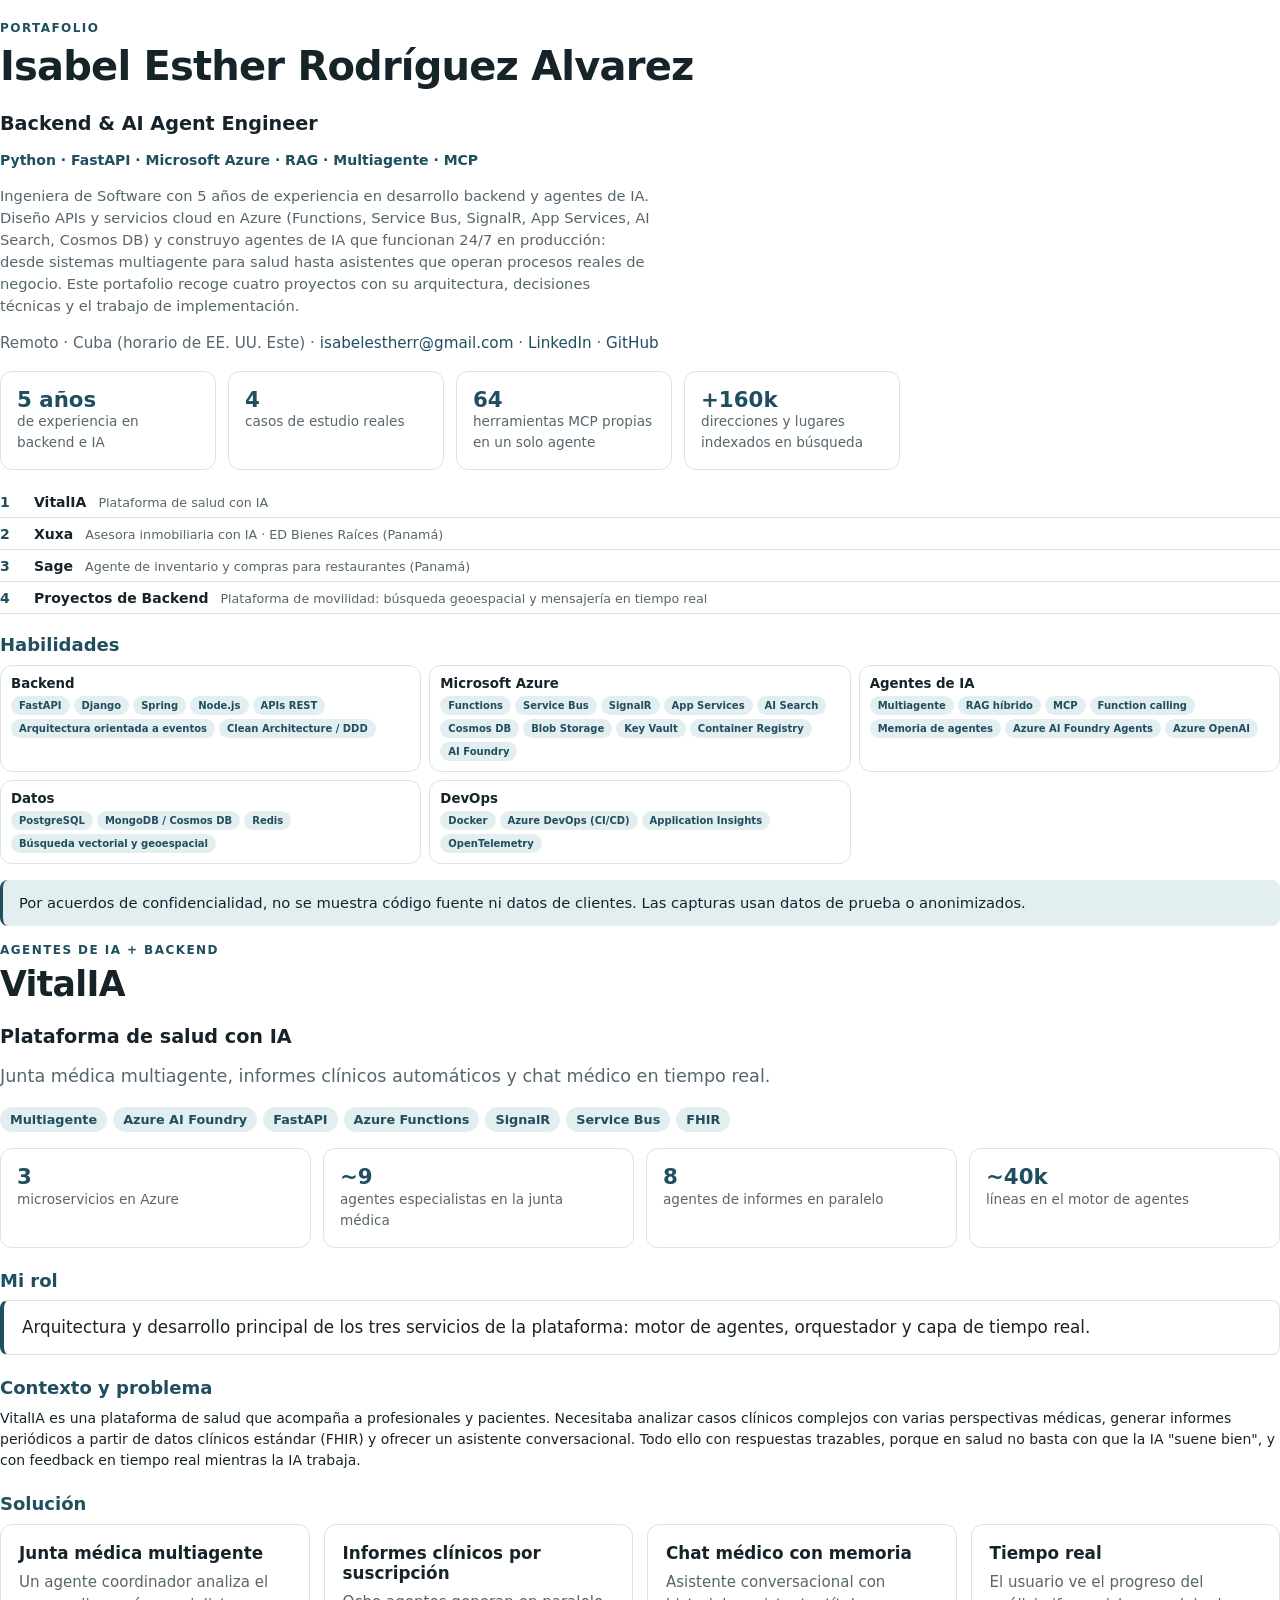
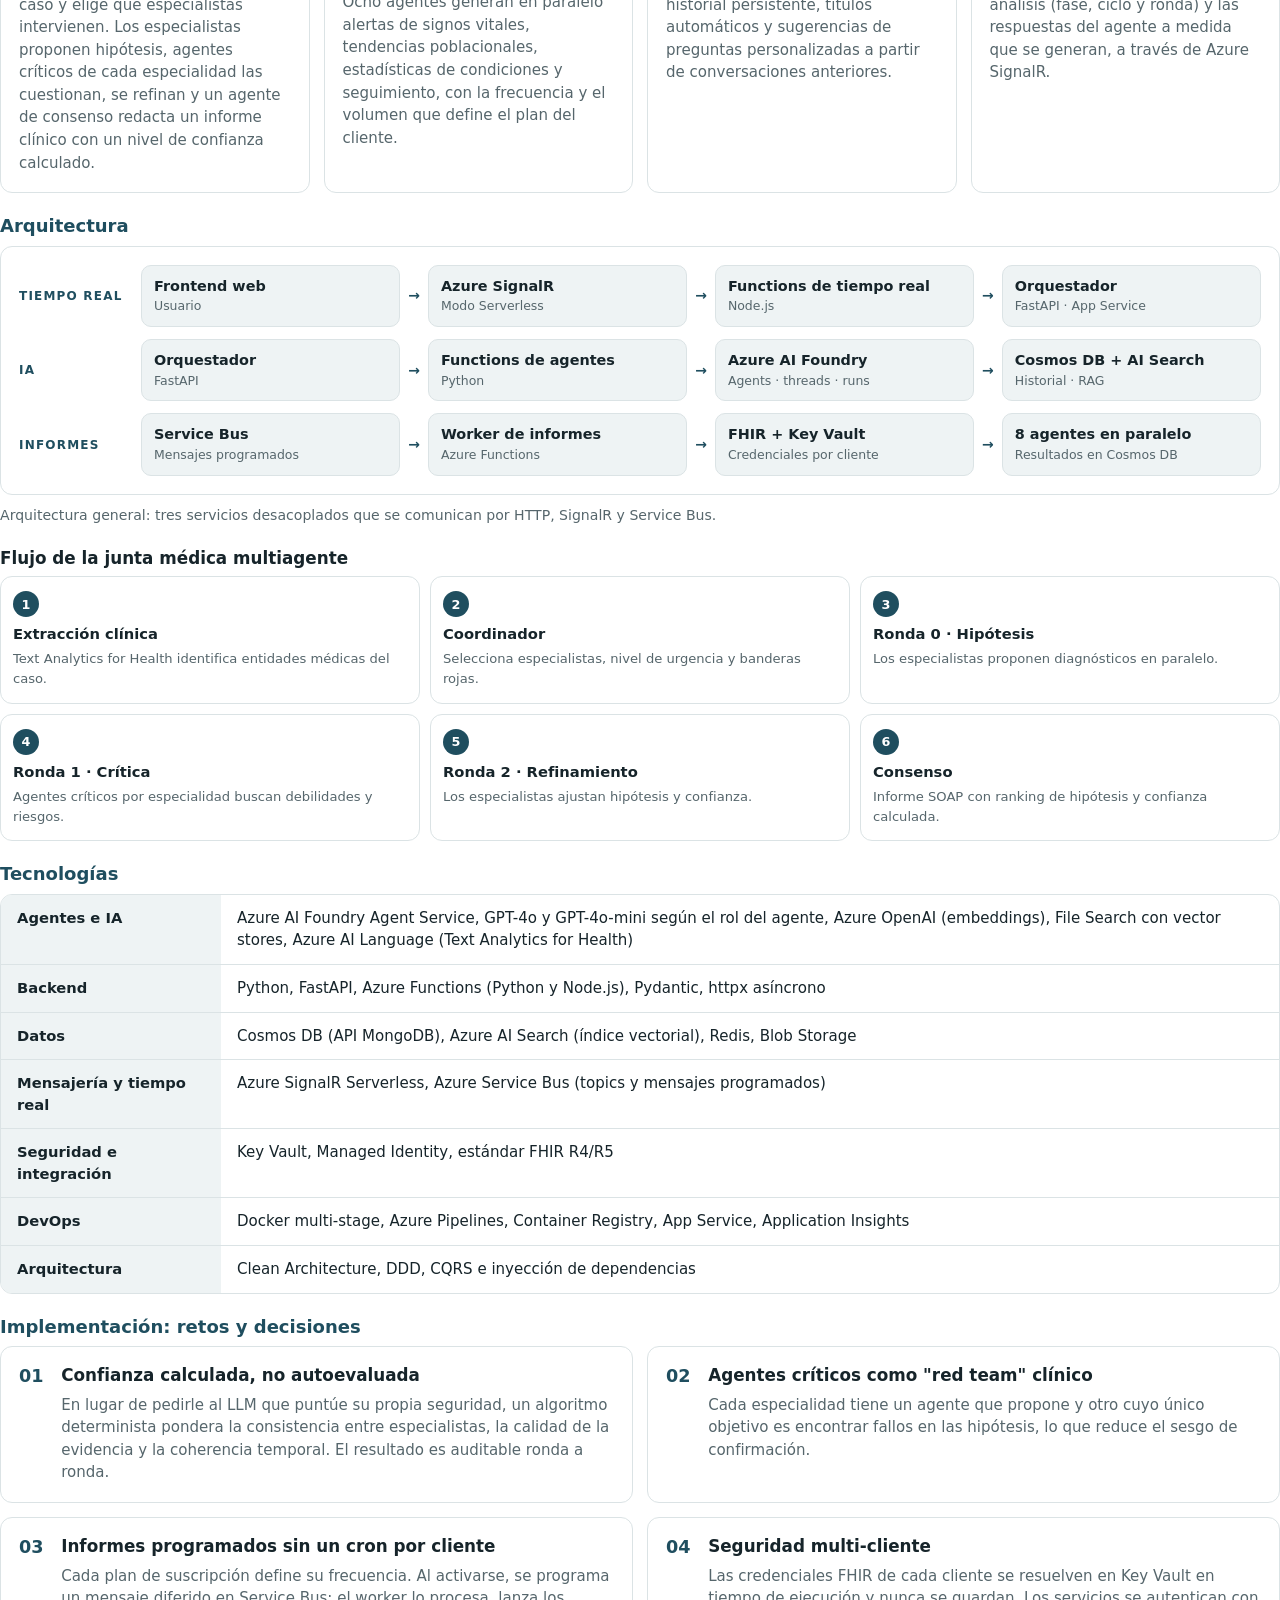
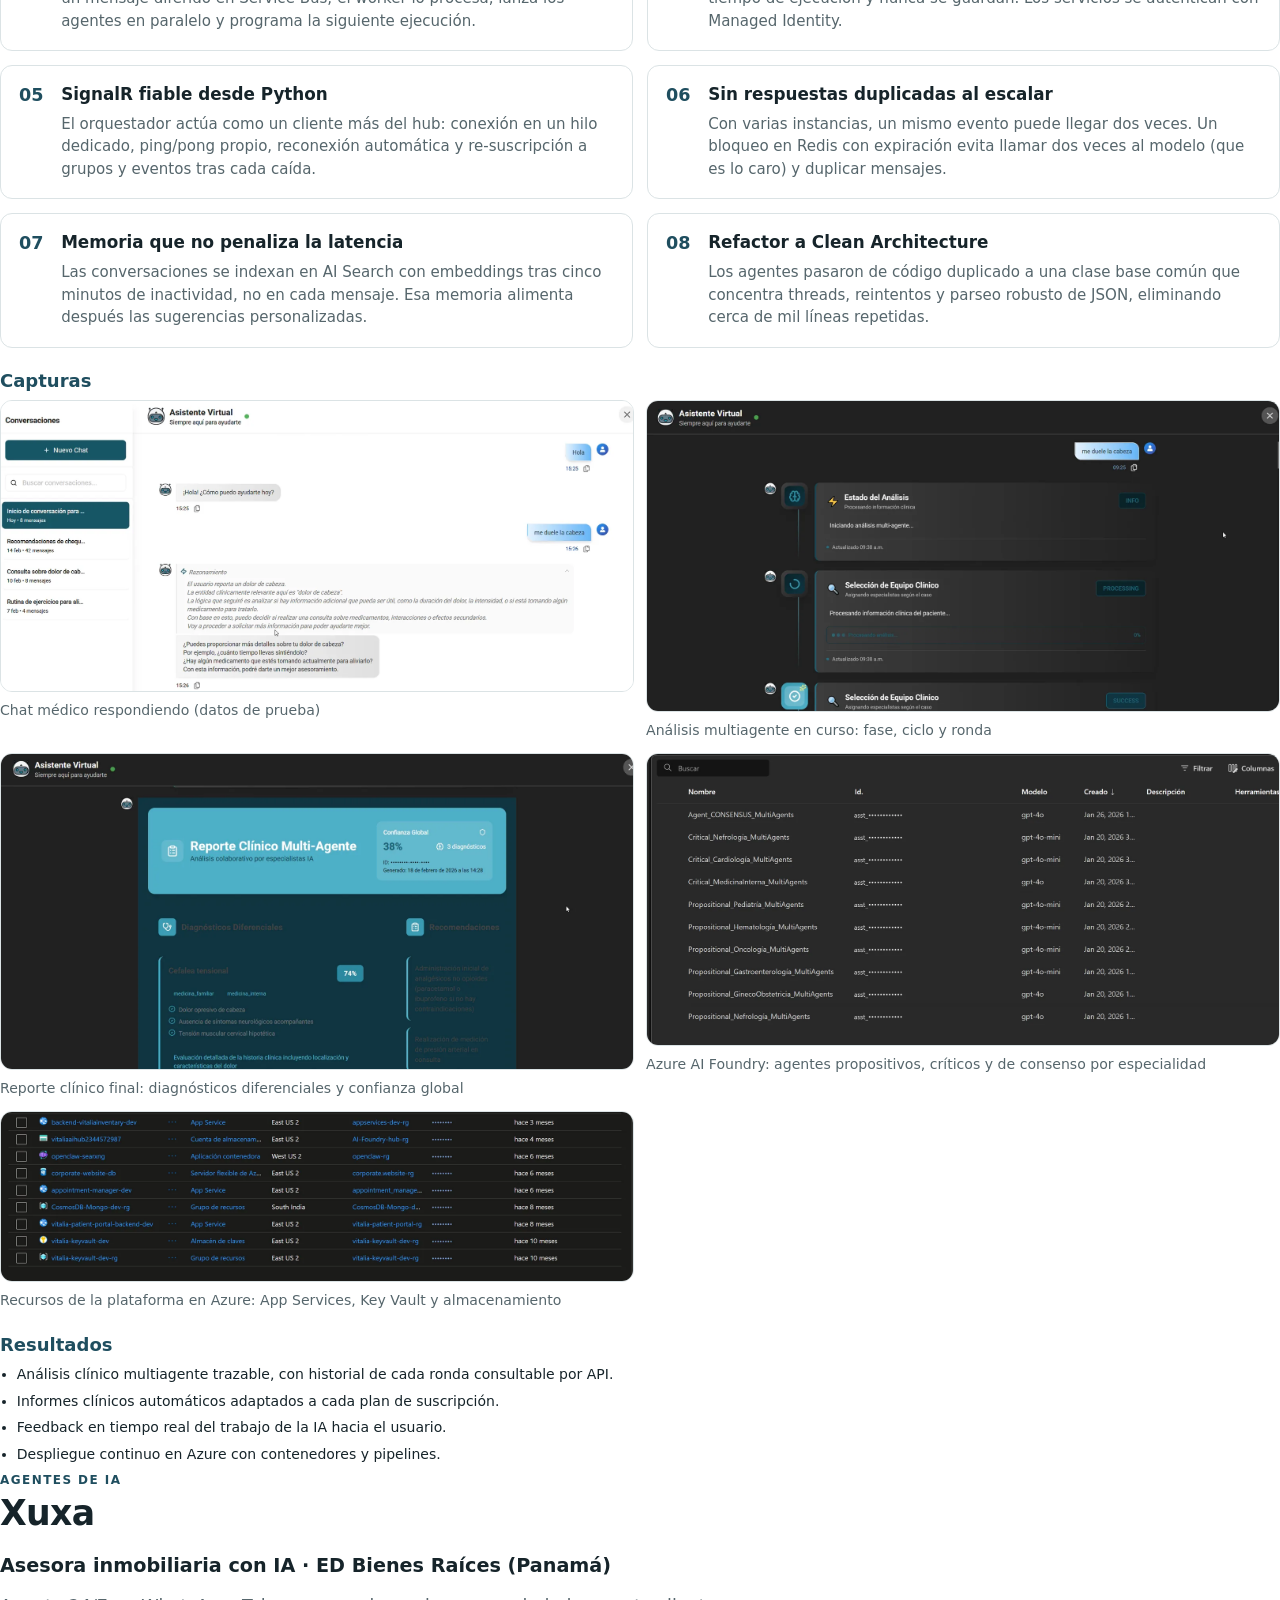
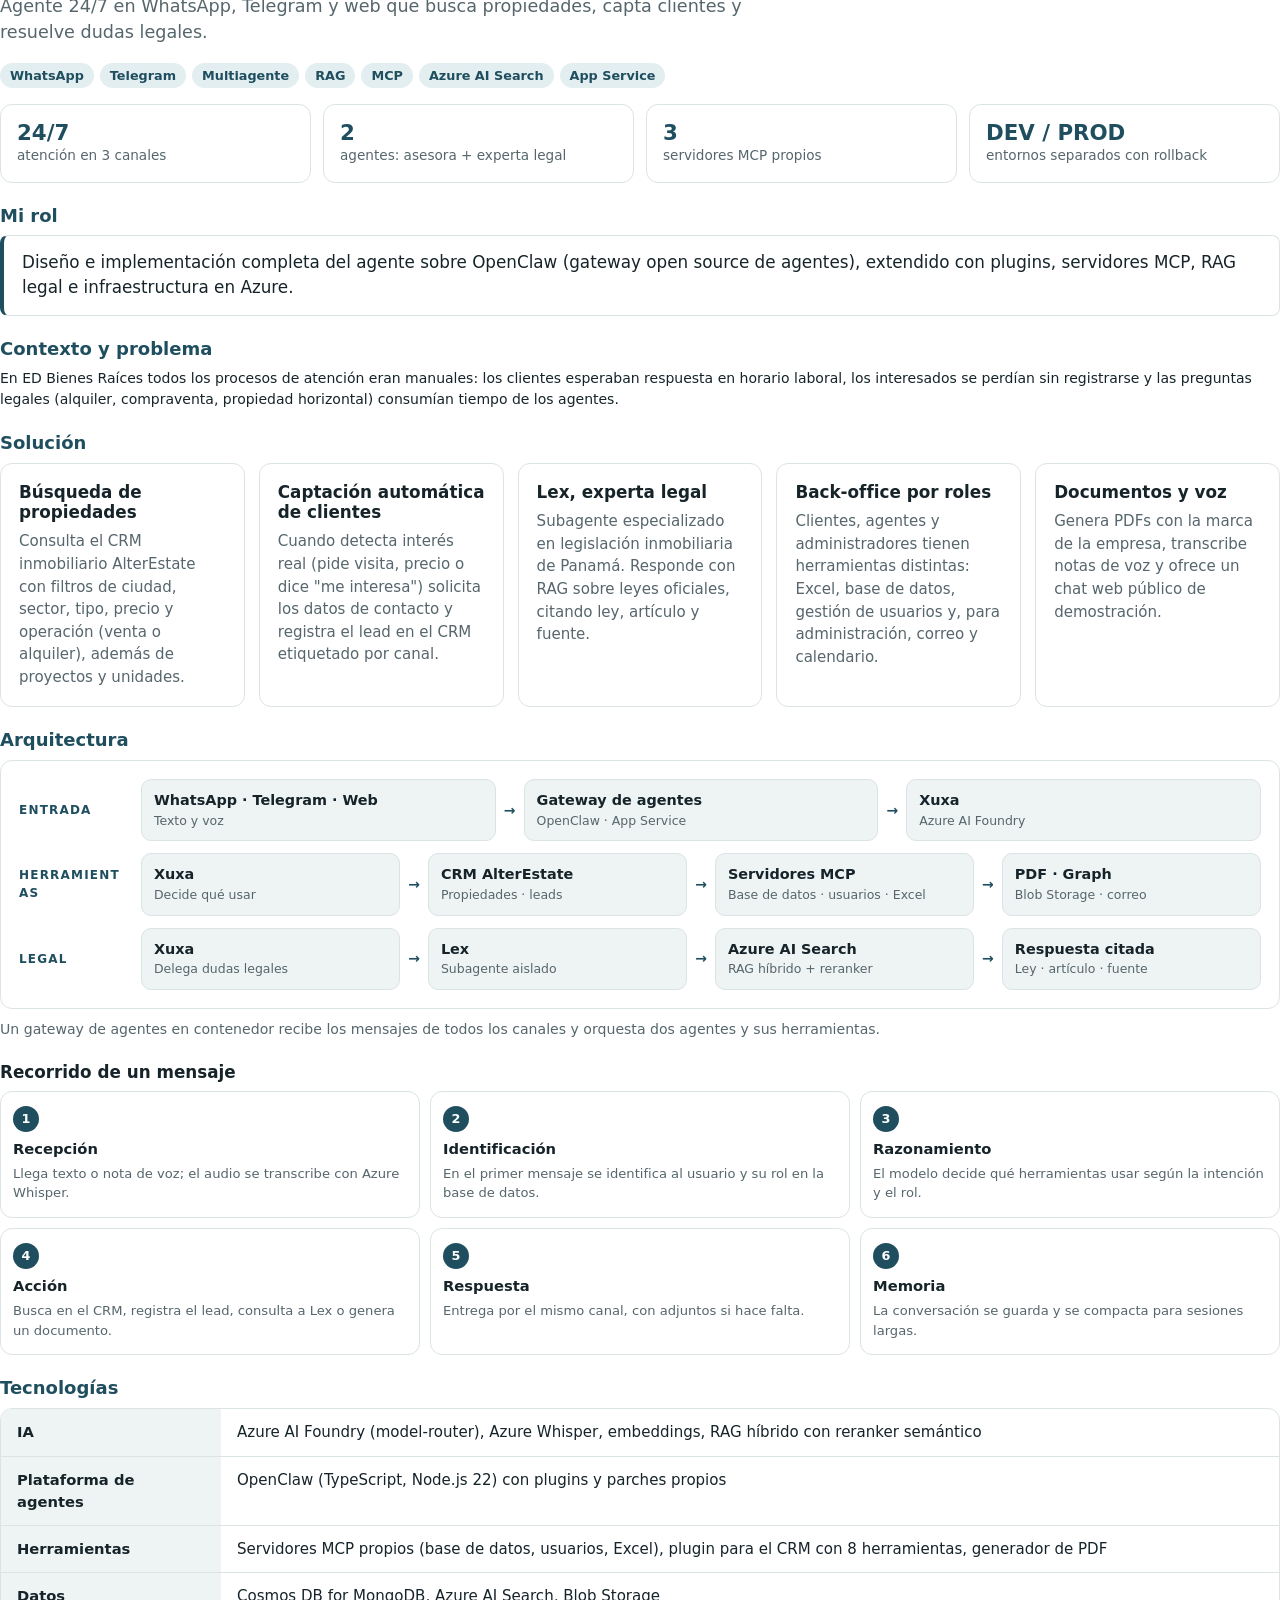
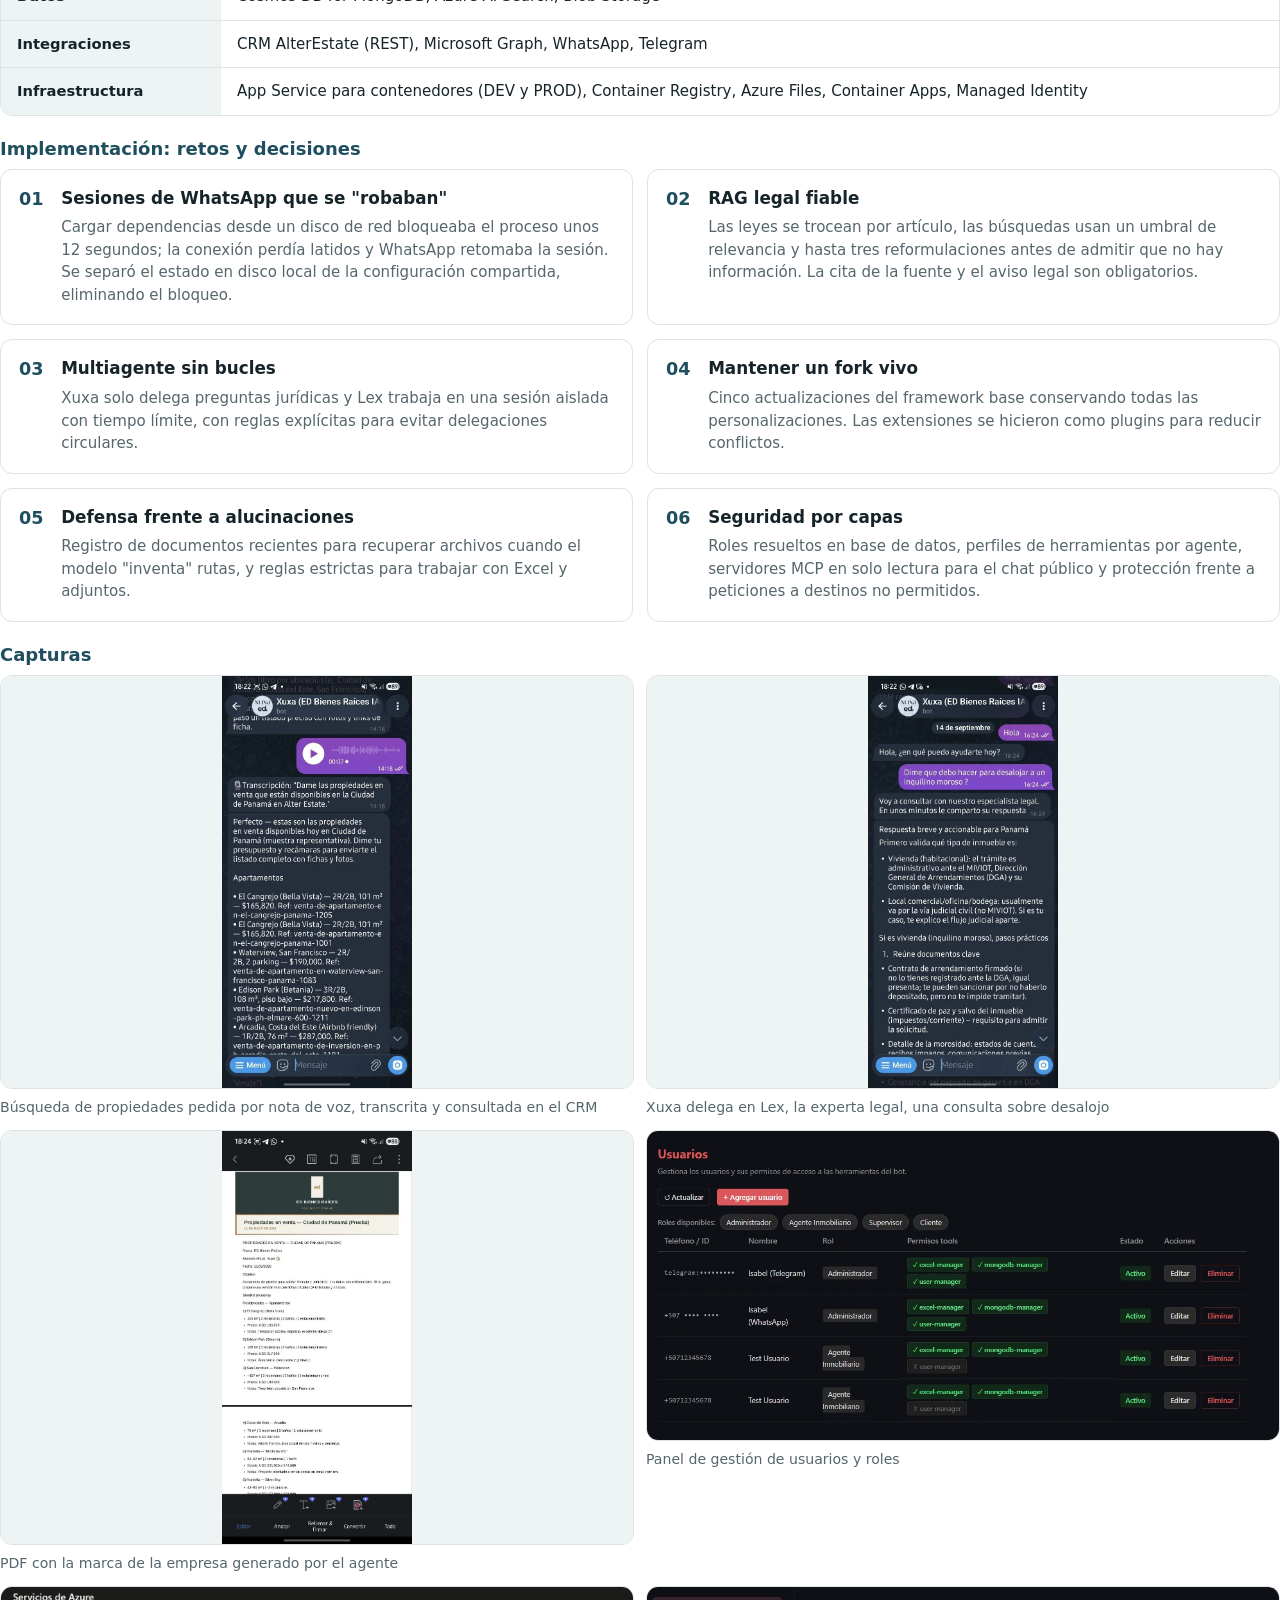
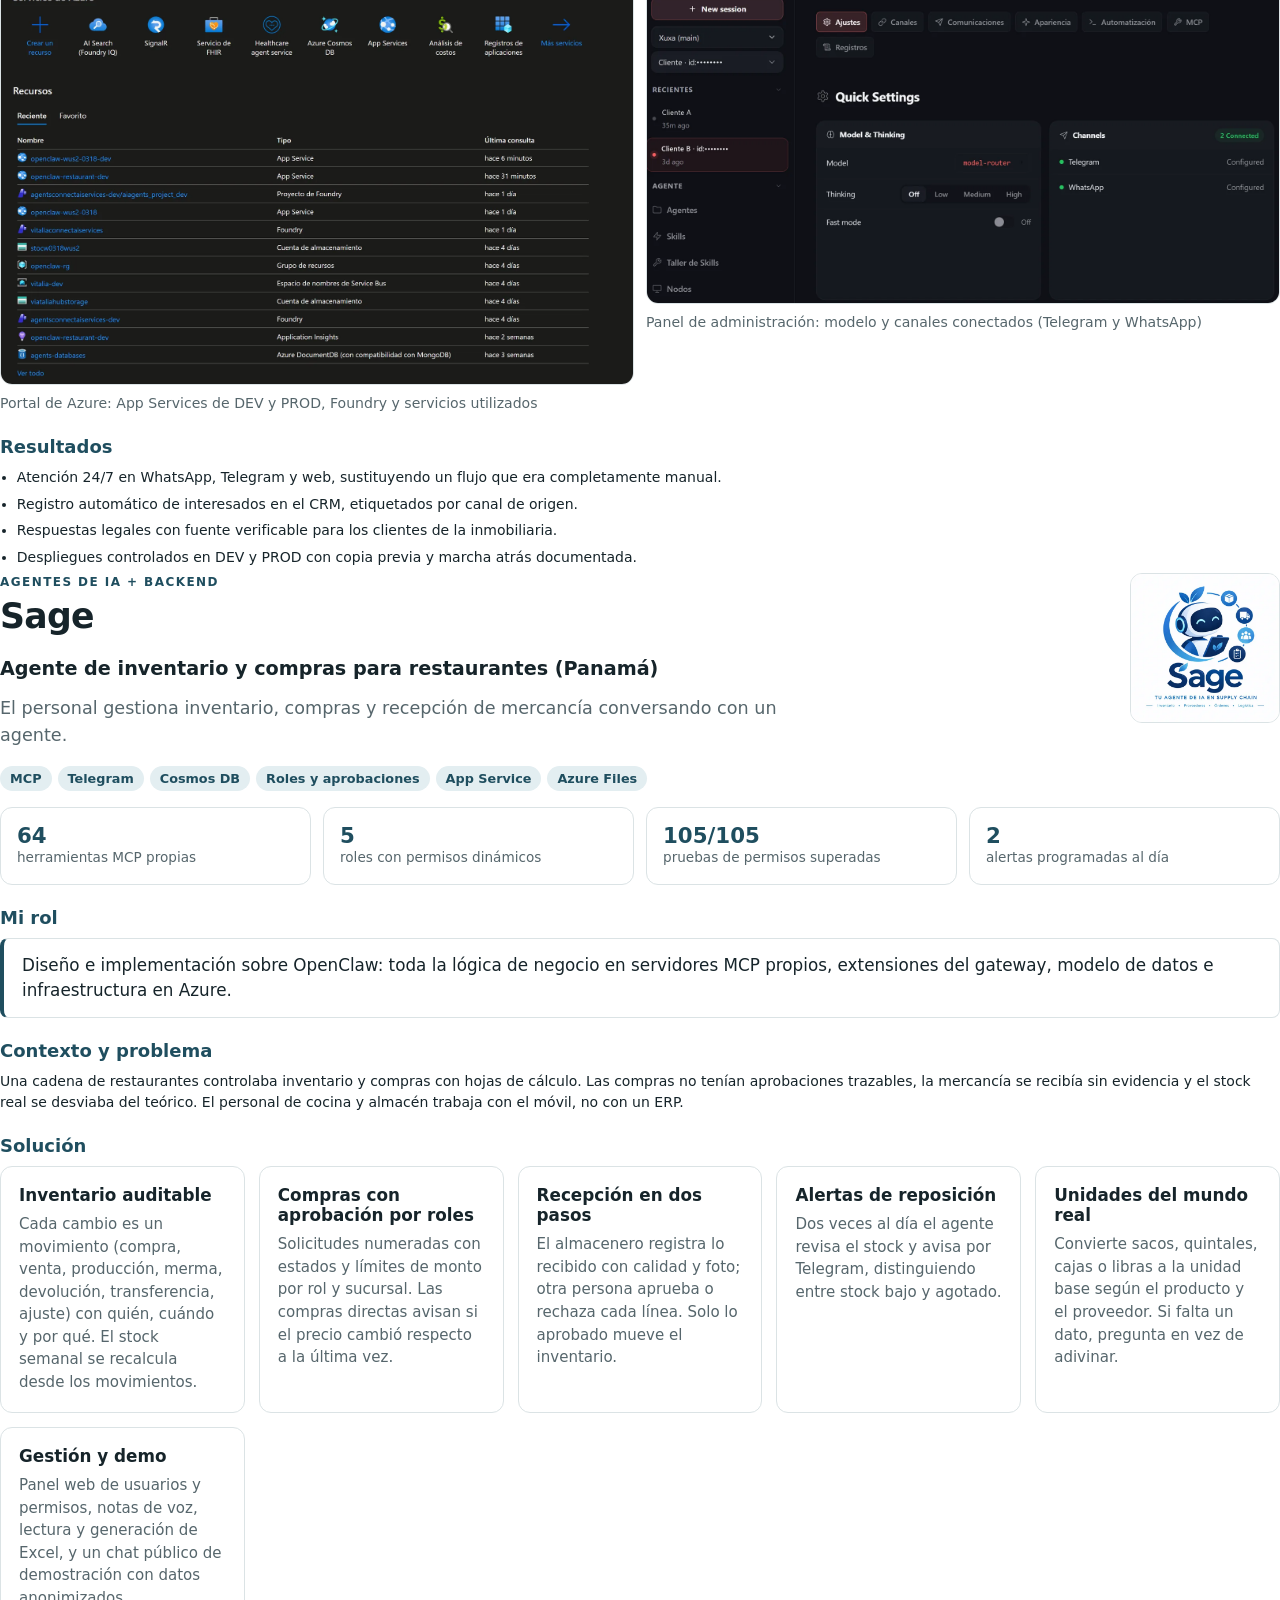
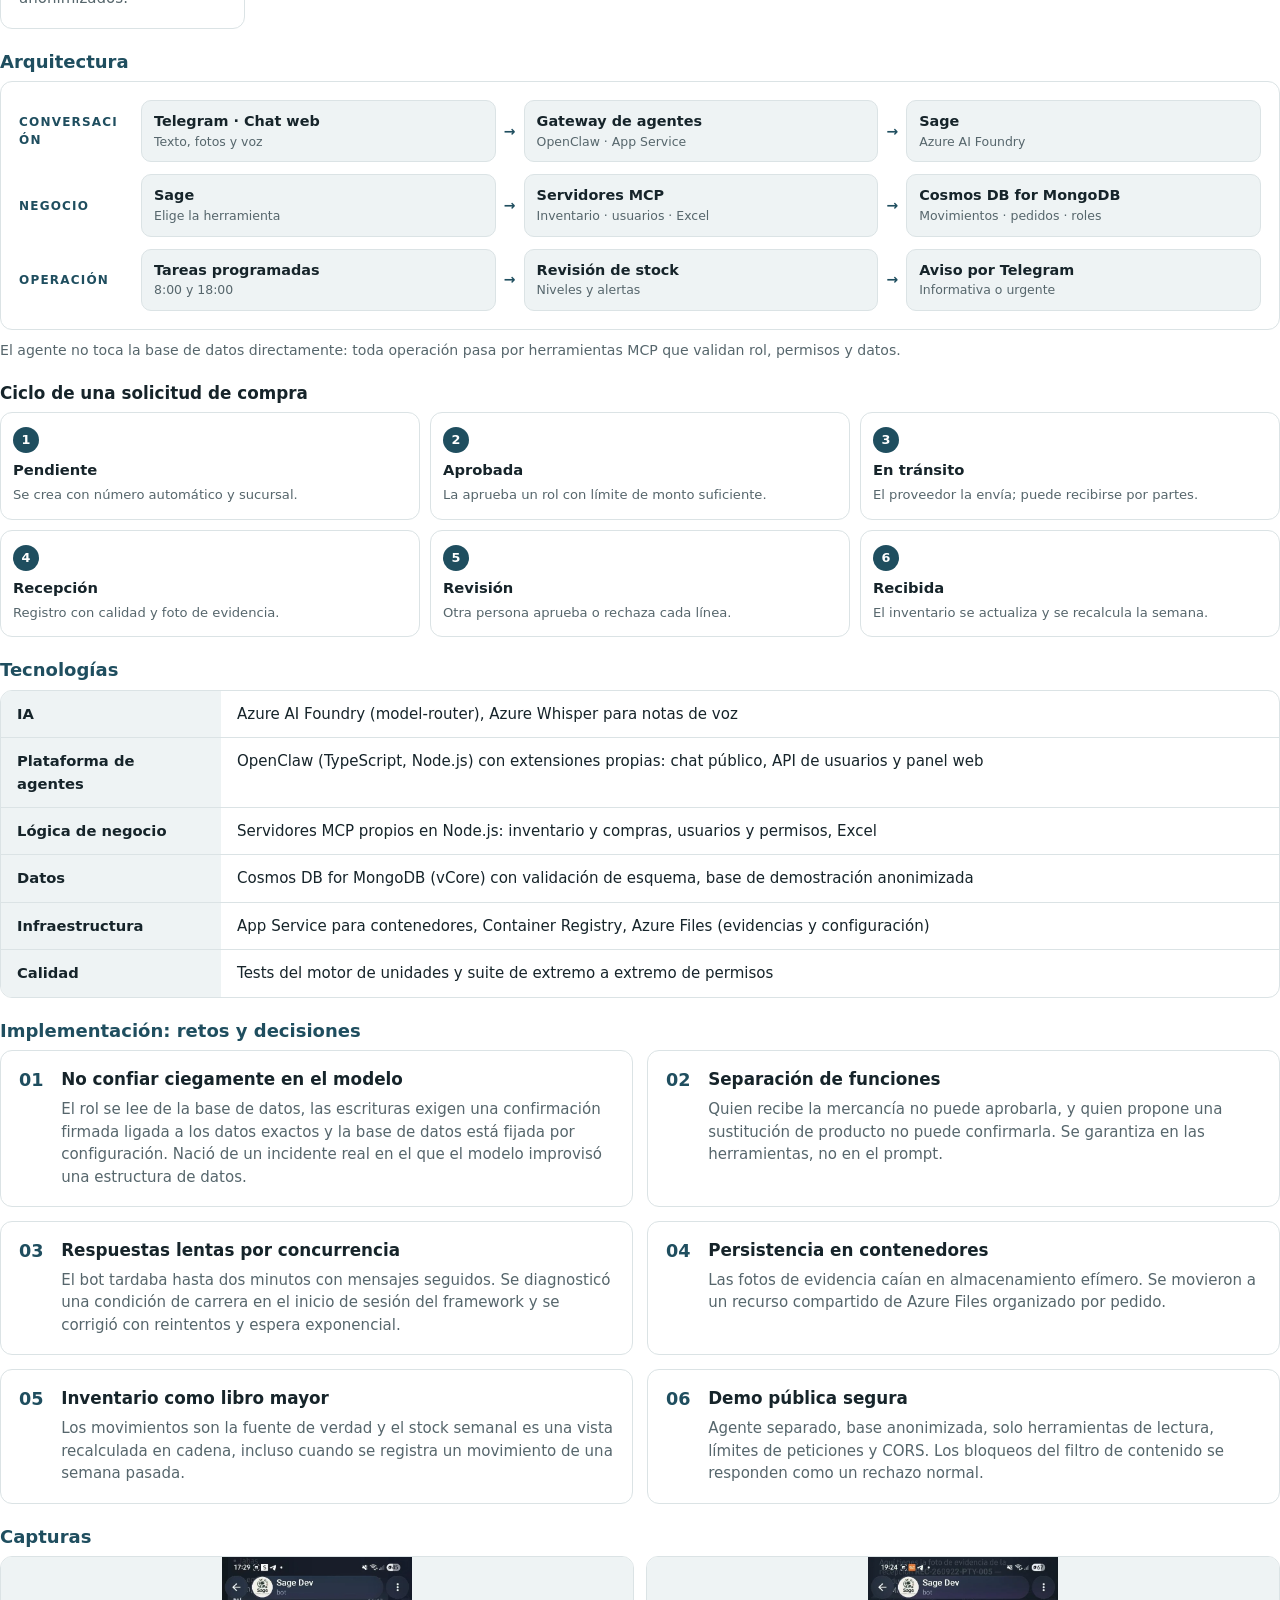
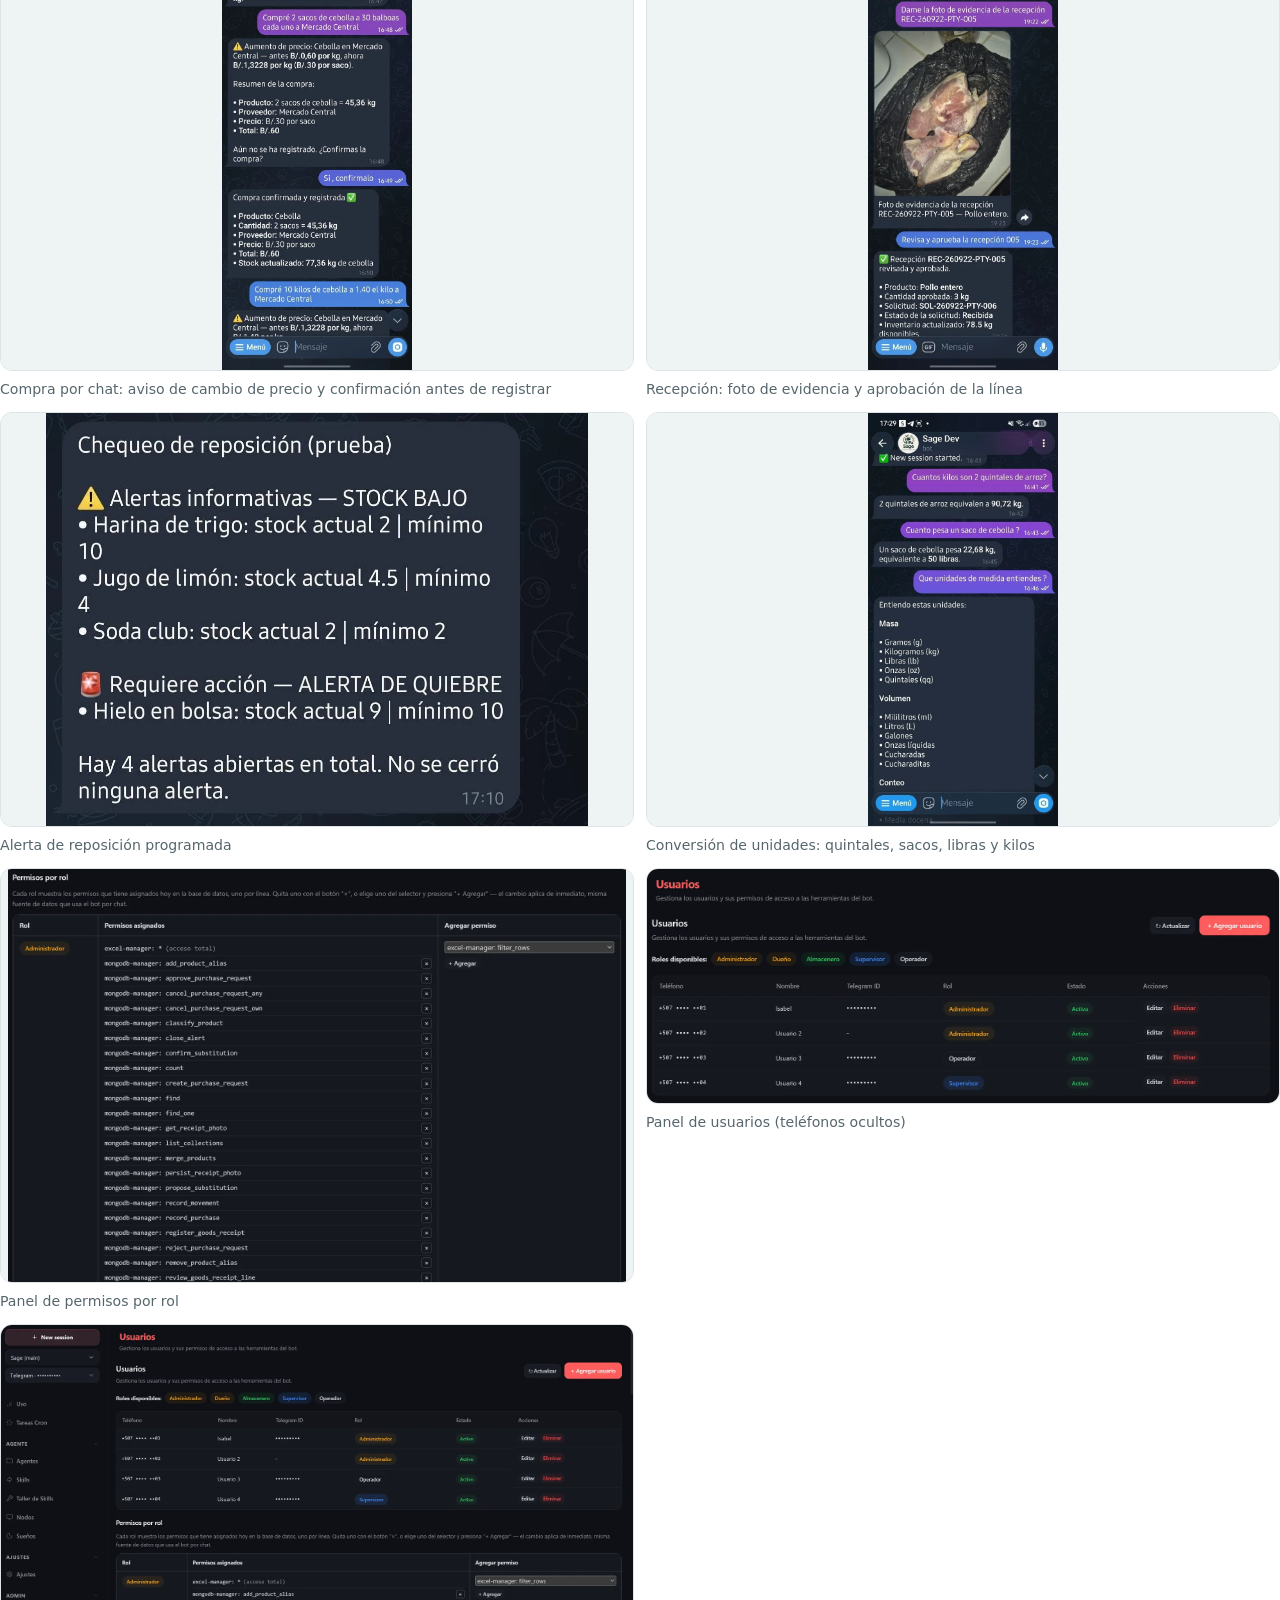
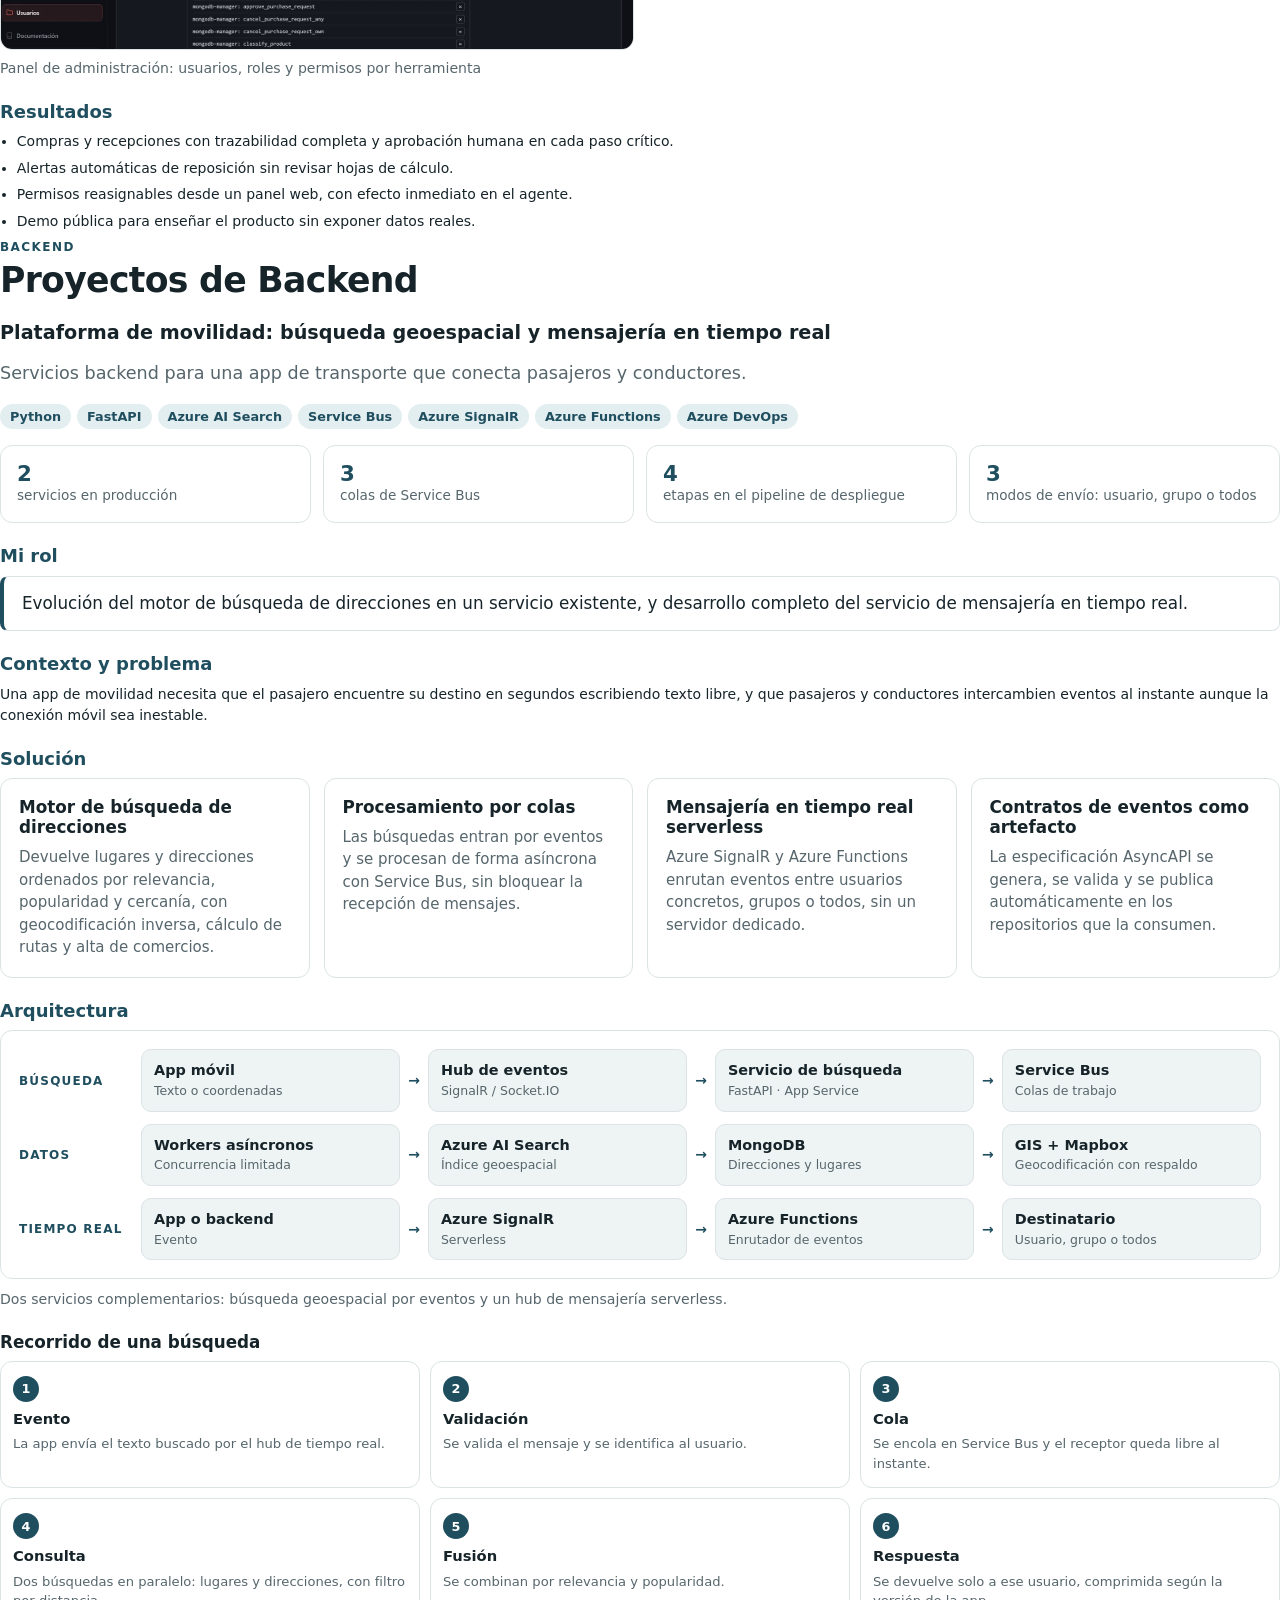
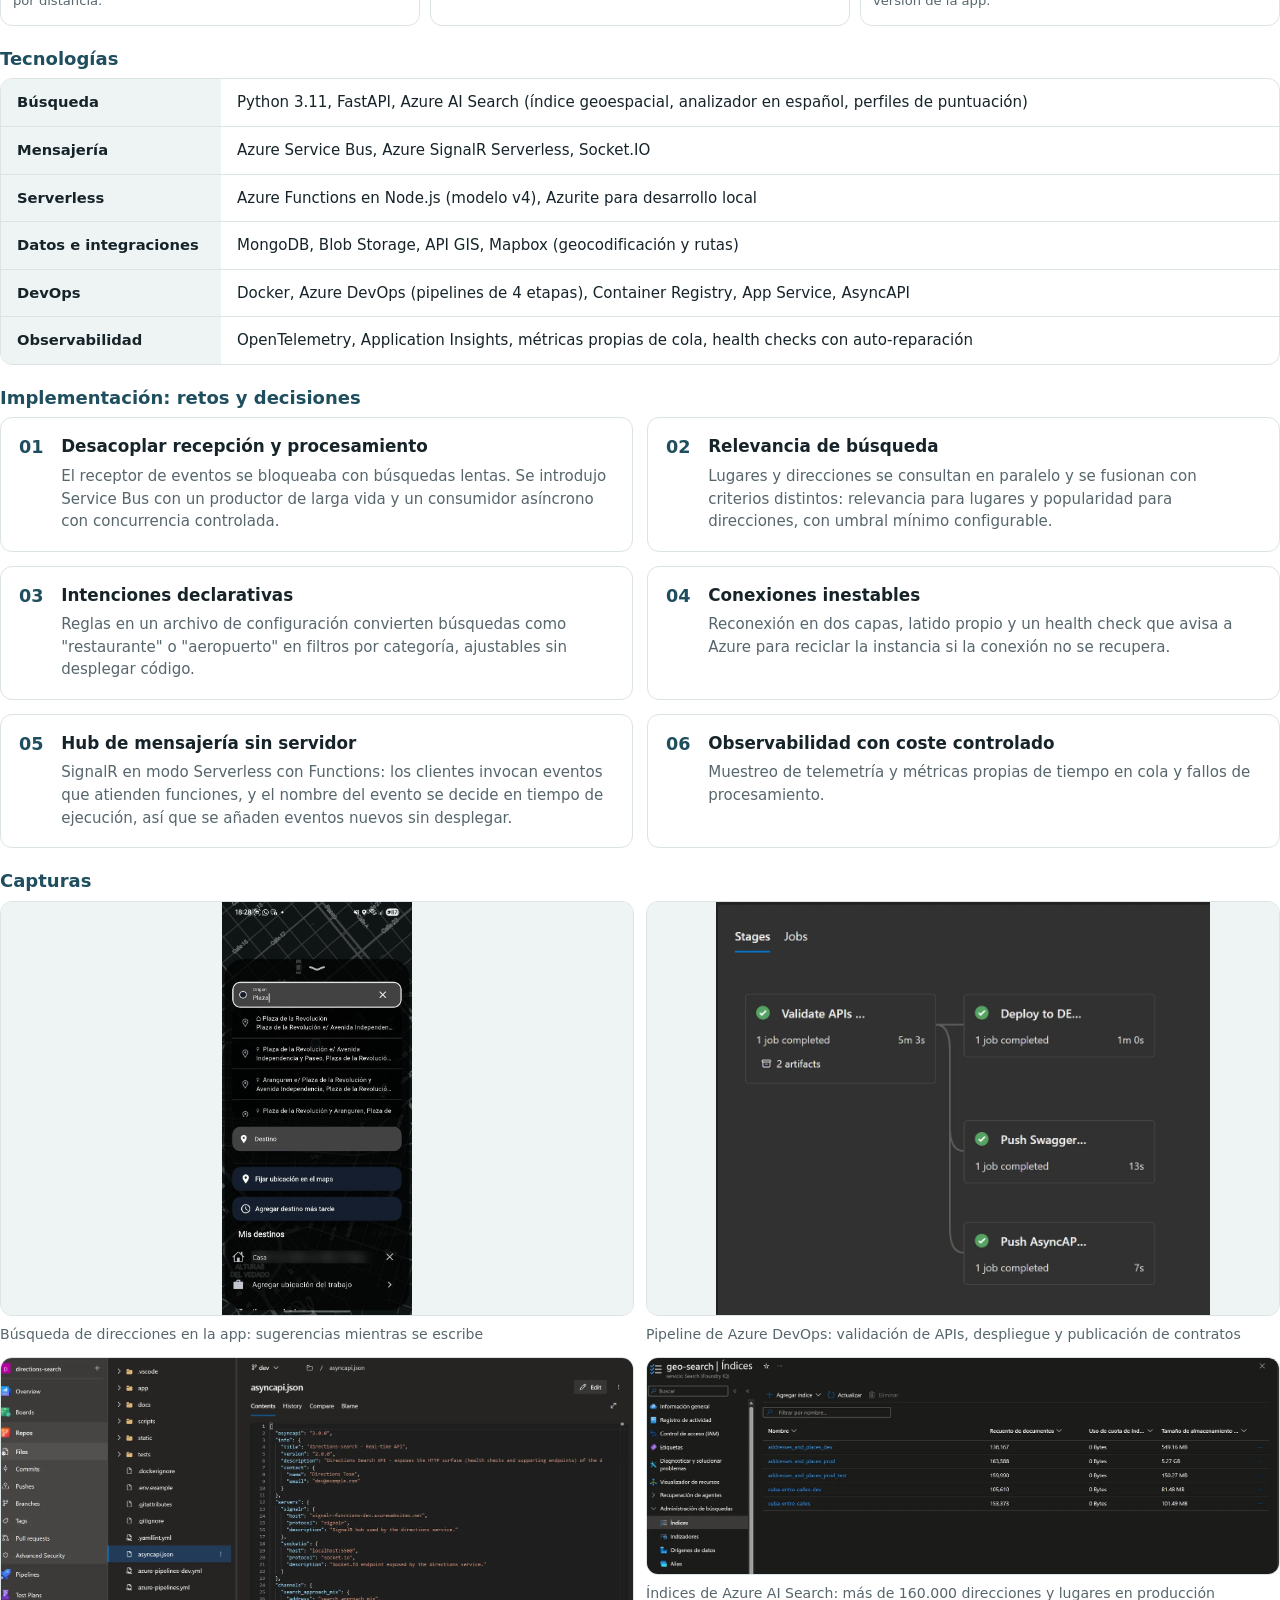
==== print.html @ 1a32b3fb "Publicar portafolio" ====
<!doctype html>
<html lang="es" data-theme="light">
<head>
  <meta charset="utf-8">
  <meta name="viewport" content="width=device-width, initial-scale=1">
  <title>Portafolio · Isabel Rodríguez</title>
  <link rel="stylesheet" href="styles.css">
  <style>
    @page { size: Letter; margin: 0.55in 0.6in; }
    body { background: #fff; font-size: 10.5pt; line-height: 1.5; -webkit-print-color-adjust: exact; print-color-adjust: exact; }
    main { padding: 0; }
    .page { break-before: page; }
    .cover { padding-top: 0.2in; }
    .cover h1 { font-size: 30pt; }
    .cover .skills { grid-template-columns: repeat(3, 1fr); gap: 8px; }
    .cover .skill-group { padding: 10px; }
    .cover .skill-group h3 { font-size: 10pt; margin-bottom: .2em; }
    .cover .chip { font-size: 7.5pt; padding: 2px 8px; }
    .cover .chips { gap: 4px; margin-top: .3em; }
    .cover .toc { margin-top: 18px; gap: 2px; }
    .cover .toc div { padding: 4px 0; }
    .cover .lead { font-size: 11pt; }
    .toc { margin-top: 28px; display: grid; gap: 8px; }
    .toc div { display: flex; gap: 12px; align-items: baseline; border-bottom: 1px solid var(--line); padding: 6px 0; }
    .toc b { color: var(--accent); min-width: 22px; }
    .toc span { color: var(--muted); font-size: 9.5pt; }
    h1 { font-size: 26pt; }
    h2 { font-size: 13.5pt; }
    section.block { margin-top: 22px; }
    .metrics { margin-top: 16px; }
    .metric strong { font-size: 16pt; }
    .flow { grid-template-columns: repeat(3, 1fr); }
    .keep, .card, .challenge, .metric, .flow li, .shot, .tech > div, .lane, .skill-group { break-inside: avoid; }
    h2, h3 { break-after: avoid; }
    .shots { grid-template-columns: repeat(2, 1fr); gap: 12px; }
    .shot-frame.empty { aspect-ratio: 16 / 9.5; }
    .shot-frame img { max-height: 4.3in; }
    .project-card, .card, .metric, .challenge, .diagram, .tech, .skill-group, .flow li { box-shadow: none; }
    a { text-decoration: none; }
  </style>
</head>
<body>
  <main class="wrap" id="doc" style="max-width:none;padding:0"></main>
  <script src="content.js"></script>
  <script src="render.js"></script>
  <script>
    const { profile, cases } = window.PORTFOLIO;
    const R = window.Render;
    document.getElementById('doc').innerHTML = `
      <section class="cover">
        ${R.profileBlock(profile)}
        <div class="toc">
          ${cases.map((c, i) => `<div><b>${i + 1}</b><strong>${R.esc(c.name)}</strong><span>${R.esc(c.title)}</span></div>`).join('')}
        </div>
        <h2 style="margin-top:20px">Habilidades</h2>
        ${R.skills(profile)}
        <p class="note" style="margin-top:16px">${R.esc(profile.note)}</p>
      </section>
      ${cases.map((c) => `<article class="page">${R.caseBody(c)}</article>`).join('')}`;
  </script>
</body>
</html>
---- styles.css ----
:root {
  --bg: #f7f8f8;
  --surface: #ffffff;
  --surface-2: #eef3f4;
  --text: #16242a;
  --muted: #56666c;
  --line: #dbe3e5;
  --accent: #1f4e5f;
  --accent-2: #2f7489;
  --accent-soft: #e3eef1;
  --shadow: 0 1px 2px rgba(16, 36, 42, .06), 0 4px 16px rgba(16, 36, 42, .05);
  --radius: 12px;
  --maxw: 1080px;
  --font: "Segoe UI", "Inter", system-ui, -apple-system, Roboto, "Helvetica Neue", Arial, sans-serif;
  color-scheme: light;
}
@media (prefers-color-scheme: dark) {
  :root:not([data-theme="light"]) {
    --bg: #0f1719; --surface: #152124; --surface-2: #1b2b2f; --text: #e6eef0; --muted: #9db0b5;
    --line: #26393e; --accent: #7cc3d6; --accent-2: #9fd6e4; --accent-soft: #1d3339;
    --shadow: 0 1px 2px rgba(0,0,0,.3), 0 4px 16px rgba(0,0,0,.25); color-scheme: dark;
  }
}
:root[data-theme="dark"] {
  --bg: #0f1719; --surface: #152124; --surface-2: #1b2b2f; --text: #e6eef0; --muted: #9db0b5;
  --line: #26393e; --accent: #7cc3d6; --accent-2: #9fd6e4; --accent-soft: #1d3339;
  --shadow: 0 1px 2px rgba(0,0,0,.3), 0 4px 16px rgba(0,0,0,.25); color-scheme: dark;
}

* { box-sizing: border-box; }
html { scroll-behavior: smooth; }
body { margin: 0; background: var(--bg); color: var(--text); font-family: var(--font); font-size: 16px; line-height: 1.6; }
a { color: var(--accent); }
h1, h2, h3 { line-height: 1.2; margin: 0 0 .5em; }
h1 { font-size: clamp(2rem, 5vw, 2.9rem); letter-spacing: -.02em; }
h2 { font-size: 1.35rem; color: var(--accent); }
h3 { font-size: 1.05rem; }
p { margin: 0 0 1em; }
code { font-family: Consolas, "Cascadia Mono", monospace; font-size: .8em; }

/* Layout */
.wrap { max-width: var(--maxw); margin: 0 auto; padding: 0 16px; }
.site-header { position: sticky; top: 0; z-index: 10; background: color-mix(in srgb, var(--bg) 88%, transparent); backdrop-filter: blur(8px); border-bottom: 1px solid var(--line); }
.site-header .wrap { display: flex; align-items: center; gap: 16px; min-height: 60px; }
.brand { font-weight: 700; text-decoration: none; color: var(--text); white-space: nowrap; }
.brand span { color: var(--accent); }
.nav { display: flex; gap: 4px; margin-left: auto; flex-wrap: wrap; justify-content: flex-end; }
.nav a, .nav button { font: inherit; font-size: .9rem; color: var(--muted); text-decoration: none; padding: 6px 10px; border-radius: 8px; border: 0; background: none; cursor: pointer; }
.nav a:hover, .nav button:hover, .nav a.active { color: var(--text); background: var(--surface-2); }
main { padding: 40px 0 72px; }
footer { border-top: 1px solid var(--line); color: var(--muted); font-size: .85rem; padding: 24px 0; }

/* Common */
.eyebrow { text-transform: uppercase; letter-spacing: .12em; font-size: .75rem; font-weight: 600; color: var(--accent); margin-bottom: .4em; }
.lead { font-size: 1.1rem; color: var(--muted); max-width: 70ch; }
.case-title { font-size: 1.2rem; font-weight: 600; margin-bottom: .6em; }
.stackline { color: var(--accent); font-weight: 600; }
.meta { color: var(--muted); font-size: .95rem; }
.note { background: var(--accent-soft); border-left: 3px solid var(--accent); padding: 12px 16px; border-radius: 8px; color: var(--text); font-size: .92rem; }
.chips { list-style: none; padding: 0; margin: .6em 0 0; display: flex; flex-wrap: wrap; gap: 6px; }
.chip { font-size: .8rem; padding: 3px 10px; border-radius: 999px; background: var(--accent-soft); color: var(--accent); font-weight: 600; }
.btn { display: inline-block; padding: 9px 16px; border-radius: 10px; background: var(--accent); color: var(--surface); font-weight: 600; text-decoration: none; }
.btn.ghost { background: transparent; color: var(--accent); border: 1px solid var(--line); }
.btns { display: flex; gap: 10px; flex-wrap: wrap; margin-top: 1.2em; }
section.block { margin-top: 44px; }

/* Home */
.hero { padding: 16px 0 8px; }
.skills { display: grid; grid-template-columns: repeat(auto-fit, minmax(220px, 1fr)); gap: 16px; }
.skill-group { background: var(--surface); border: 1px solid var(--line); border-radius: var(--radius); padding: 16px; }
.projects { display: grid; grid-template-columns: repeat(auto-fit, minmax(300px, 1fr)); gap: 18px; }
.project-card { display: flex; flex-direction: column; background: var(--surface); border: 1px solid var(--line); border-radius: var(--radius); padding: 22px; text-decoration: none; color: var(--text); box-shadow: var(--shadow); transition: transform .15s, border-color .15s; }
.project-card:hover { transform: translateY(-2px); border-color: var(--accent-2); }
.project-card h3 { font-size: 1.4rem; margin-bottom: .2em; }
.pc-title { font-weight: 600; color: var(--muted); font-size: .95rem; }
.project-card .more { margin-top: auto; padding-top: 14px; color: var(--accent); font-weight: 600; font-size: .9rem; }

/* Case */
.case-hero { display: flex; gap: 24px; align-items: flex-start; justify-content: space-between; }
.case-logo { width: 150px; height: 150px; object-fit: contain; border-radius: var(--radius); background: #fff; border: 1px solid var(--line); flex-shrink: 0; }
.metrics { display: grid; grid-template-columns: repeat(4, 1fr); gap: 12px; margin-top: 28px; }
.metric { background: var(--surface); border: 1px solid var(--line); border-radius: var(--radius); padding: 16px; }
.metric strong { display: block; font-size: 1.6rem; color: var(--accent); line-height: 1.1; }
.metric span { font-size: .85rem; color: var(--muted); }
.role { font-size: 1.05rem; background: var(--surface); border: 1px solid var(--line); border-left: 4px solid var(--accent); padding: 14px 18px; border-radius: 8px; }
.cards { display: grid; grid-template-columns: repeat(auto-fit, minmax(240px, 1fr)); gap: 14px; }
.card { background: var(--surface); border: 1px solid var(--line); border-radius: var(--radius); padding: 18px; }
.card p, .challenge p, .flow p { color: var(--muted); font-size: .94rem; margin: 0; }

.diagram { display: grid; gap: 12px; background: var(--surface); border: 1px solid var(--line); border-radius: var(--radius); padding: 18px; }
.lane { display: grid; grid-template-columns: 110px 1fr; gap: 12px; align-items: center; }
.lane-label { font-size: .75rem; text-transform: uppercase; letter-spacing: .1em; font-weight: 700; color: var(--accent); }
.lane-nodes { display: flex; align-items: stretch; gap: 8px; flex-wrap: wrap; }
.node { flex: 1 1 140px; background: var(--surface-2); border: 1px solid var(--line); border-radius: 10px; padding: 10px 12px; min-width: 130px; }
.node strong { display: block; font-size: .9rem; }
.node span { display: block; font-size: .78rem; color: var(--muted); }
.arrow { align-self: center; color: var(--accent); font-weight: 700; }
.caption { color: var(--muted); font-size: .88rem; margin-top: 10px; }

.flow { list-style: none; padding: 0; margin: 0; display: grid; grid-template-columns: repeat(6, 1fr); gap: 10px; }
.flow li { position: relative; background: var(--surface); border: 1px solid var(--line); border-radius: var(--radius); padding: 14px 12px; }
.flow strong { display: block; font-size: .92rem; margin: 6px 0 4px; }
.flow p { font-size: .82rem; }
.step-n { display: inline-grid; place-items: center; width: 26px; height: 26px; border-radius: 50%; background: var(--accent); color: var(--surface); font-size: .8rem; font-weight: 700; }

.tech { display: grid; gap: 0; margin: 0; background: var(--surface); border: 1px solid var(--line); border-radius: var(--radius); overflow: hidden; }
.tech > div { display: grid; grid-template-columns: 220px 1fr; border-top: 1px solid var(--line); }
.tech > div:first-child { border-top: 0; }
.tech dt { font-weight: 700; padding: 12px 16px; background: var(--surface-2); font-size: .92rem; }
.tech dd { margin: 0; padding: 12px 16px; font-size: .94rem; }

.challenges { display: grid; grid-template-columns: repeat(2, 1fr); gap: 14px; }
.challenge { display: flex; gap: 14px; background: var(--surface); border: 1px solid var(--line); border-radius: var(--radius); padding: 18px; }
.ch-n { font-weight: 800; color: var(--accent); font-size: 1.1rem; line-height: 1.3; }

.shots { display: grid; grid-template-columns: repeat(2, 1fr); gap: 16px; }
.shot { margin: 0; }
.shot-frame { position: relative; aspect-ratio: 16 / 10; border-radius: var(--radius); overflow: hidden; background: var(--surface); border: 1px solid var(--line); }
.shot-frame img { width: 100%; height: 100%; object-fit: contain; display: block; background: var(--surface-2); }
.shot-placeholder { display: none; position: absolute; inset: 0; flex-direction: column; align-items: center; justify-content: center; gap: 6px; color: var(--muted); border: 2px dashed var(--line); border-radius: var(--radius); background: repeating-linear-gradient(135deg, var(--surface), var(--surface) 12px, var(--surface-2) 12px, var(--surface-2) 24px); text-align: center; padding: 12px; }
.shot-frame.empty { border: 0; }
.shot-frame.empty .shot-placeholder { display: flex; }
.shot-placeholder span { font-weight: 600; }
.shot figcaption { font-size: .88rem; color: var(--muted); margin-top: 8px; }

.results { padding-left: 1.2em; margin: 0; }
.results li { margin-bottom: .4em; }
.case-nav { display: flex; justify-content: space-between; gap: 12px; margin-top: 56px; padding-top: 20px; border-top: 1px solid var(--line); flex-wrap: wrap; }

@media (max-width: 860px) {
  .metrics { grid-template-columns: repeat(2, 1fr); }
  .flow { grid-template-columns: repeat(2, 1fr); }
  .challenges, .shots { grid-template-columns: 1fr; }
  .tech > div { grid-template-columns: 1fr; }
  .lane { grid-template-columns: 1fr; }
  .case-hero { flex-direction: column-reverse; }
  .case-logo { width: 110px; height: 110px; }
}
@media (max-width: 520px) {
  .arrow { transform: rotate(90deg); width: 100%; text-align: center; }
  .node { flex-basis: 100%; }
  .brand { font-size: .95rem; }
}

/* Navegación compacta en móvil: desplazamiento horizontal en lugar de desbordar la página */
@media (max-width: 720px) {
  .site-header .wrap { gap: 10px; }
  .nav { flex-wrap: nowrap; overflow-x: auto; min-width: 0; justify-content: flex-start; scrollbar-width: none; }
  .nav::-webkit-scrollbar { display: none; }
  .nav a, .nav button { white-space: nowrap; flex-shrink: 0; }
  .chips { min-width: 0; }
  main { padding-top: 24px; }
}
body { overflow-wrap: anywhere; }
.ch-n, .step-n, .metric strong, .chip { white-space: nowrap; overflow-wrap: normal; }
.ch-n { min-width: 1.6em; }

/* Las capturas cargadas toman su proporción real (horizontal o vertical de móvil); los huecos vacíos mantienen 16:10 */
.shot-frame { aspect-ratio: auto; display: flex; justify-content: center; background: var(--surface-2); }
.shot-frame img { width: 100%; height: auto; max-height: 620px; object-fit: contain; }
.shot-frame.empty { aspect-ratio: 16 / 10; display: block; }

/* Mejoras para publicación */
.hero-metrics { margin-top: 22px; max-width: 900px; }
a.shot-frame { cursor: zoom-in; }
.lightbox { position: fixed; inset: 0; z-index: 50; background: rgba(8, 14, 16, .88); display: flex; align-items: center; justify-content: center; padding: 24px; cursor: zoom-out; }
.lightbox img { max-width: 100%; max-height: 100%; object-fit: contain; border-radius: 8px; box-shadow: 0 10px 40px rgba(0,0,0,.5); background: #fff; }
.lightbox[hidden] { display: none; }
footer .wrap { display: flex; flex-wrap: wrap; gap: 6px 16px; justify-content: space-between; }
@media (max-width: 640px) {
  .site-header .wrap { gap: 8px; }
  .nav { flex-wrap: nowrap; overflow-x: auto; justify-content: flex-start; scrollbar-width: none; }
  .nav a, .nav button { white-space: nowrap; }
  .hero-metrics { grid-template-columns: repeat(2, 1fr); }
}
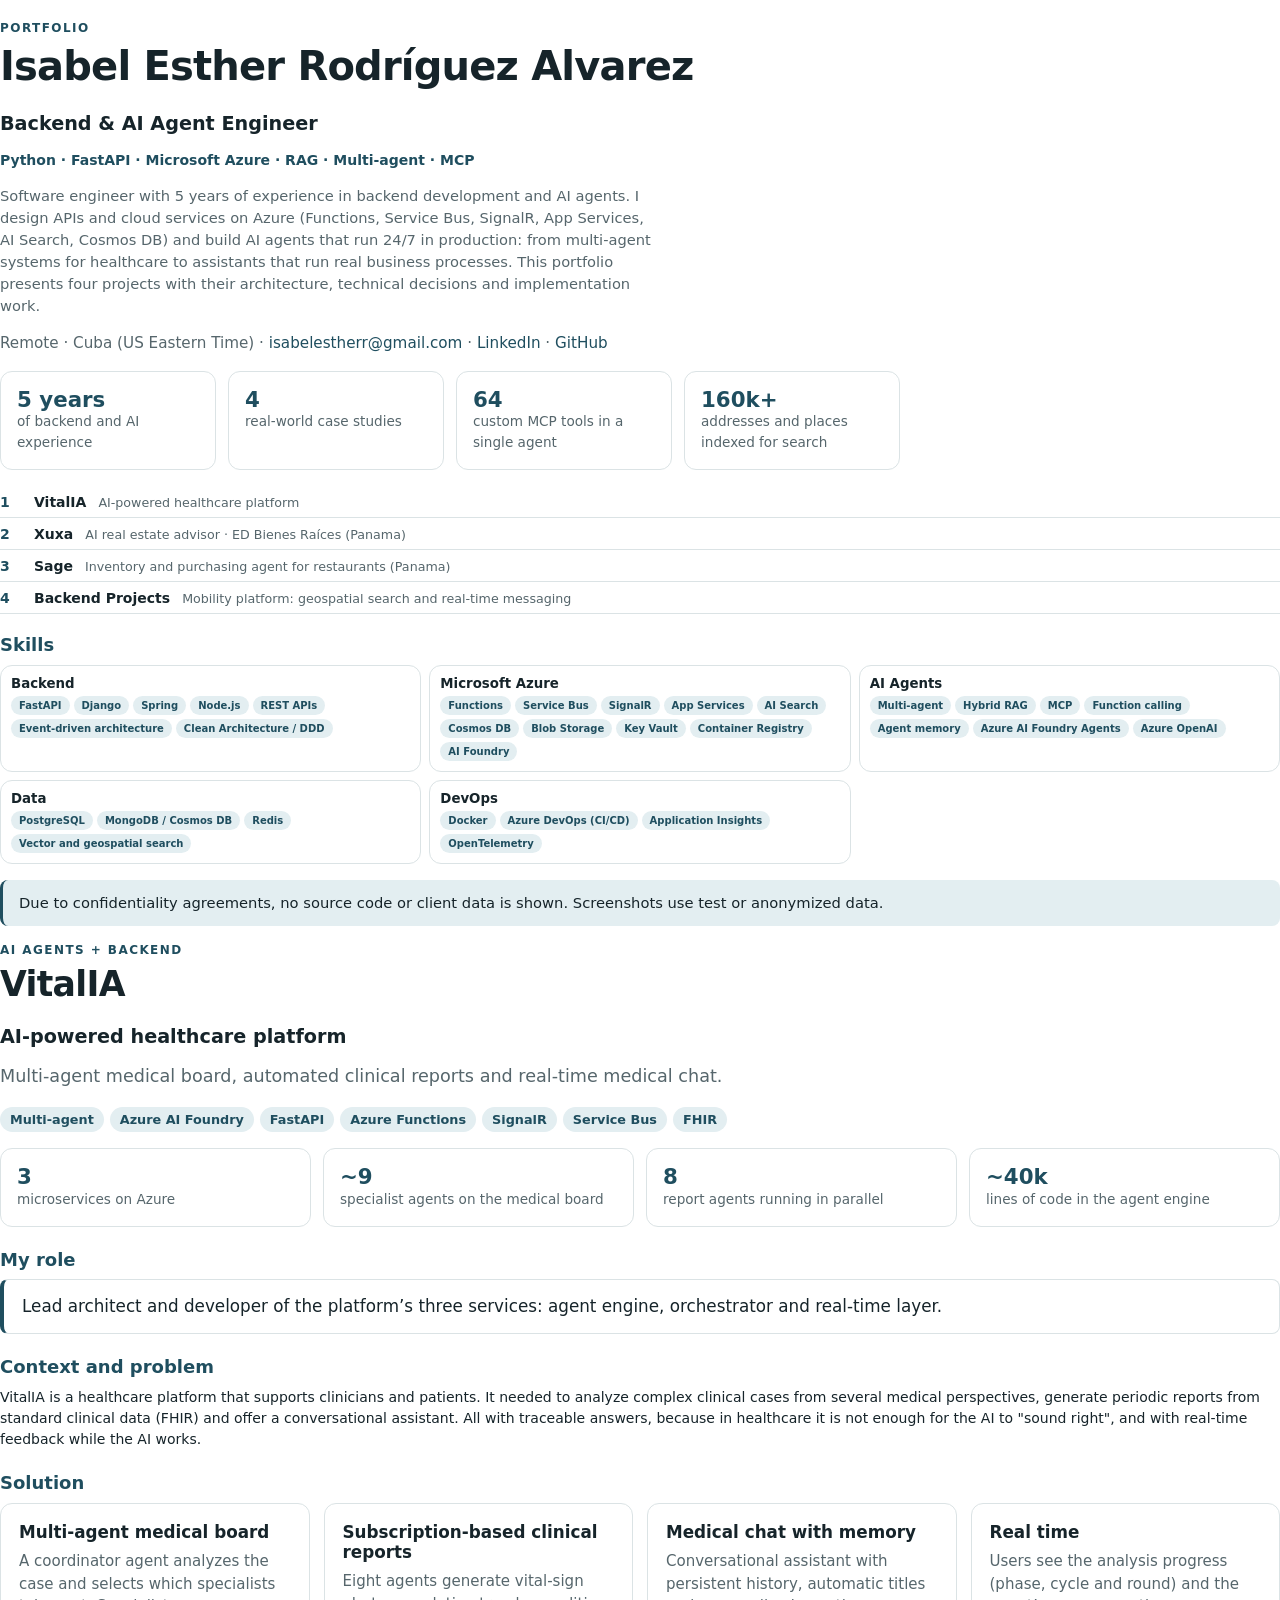
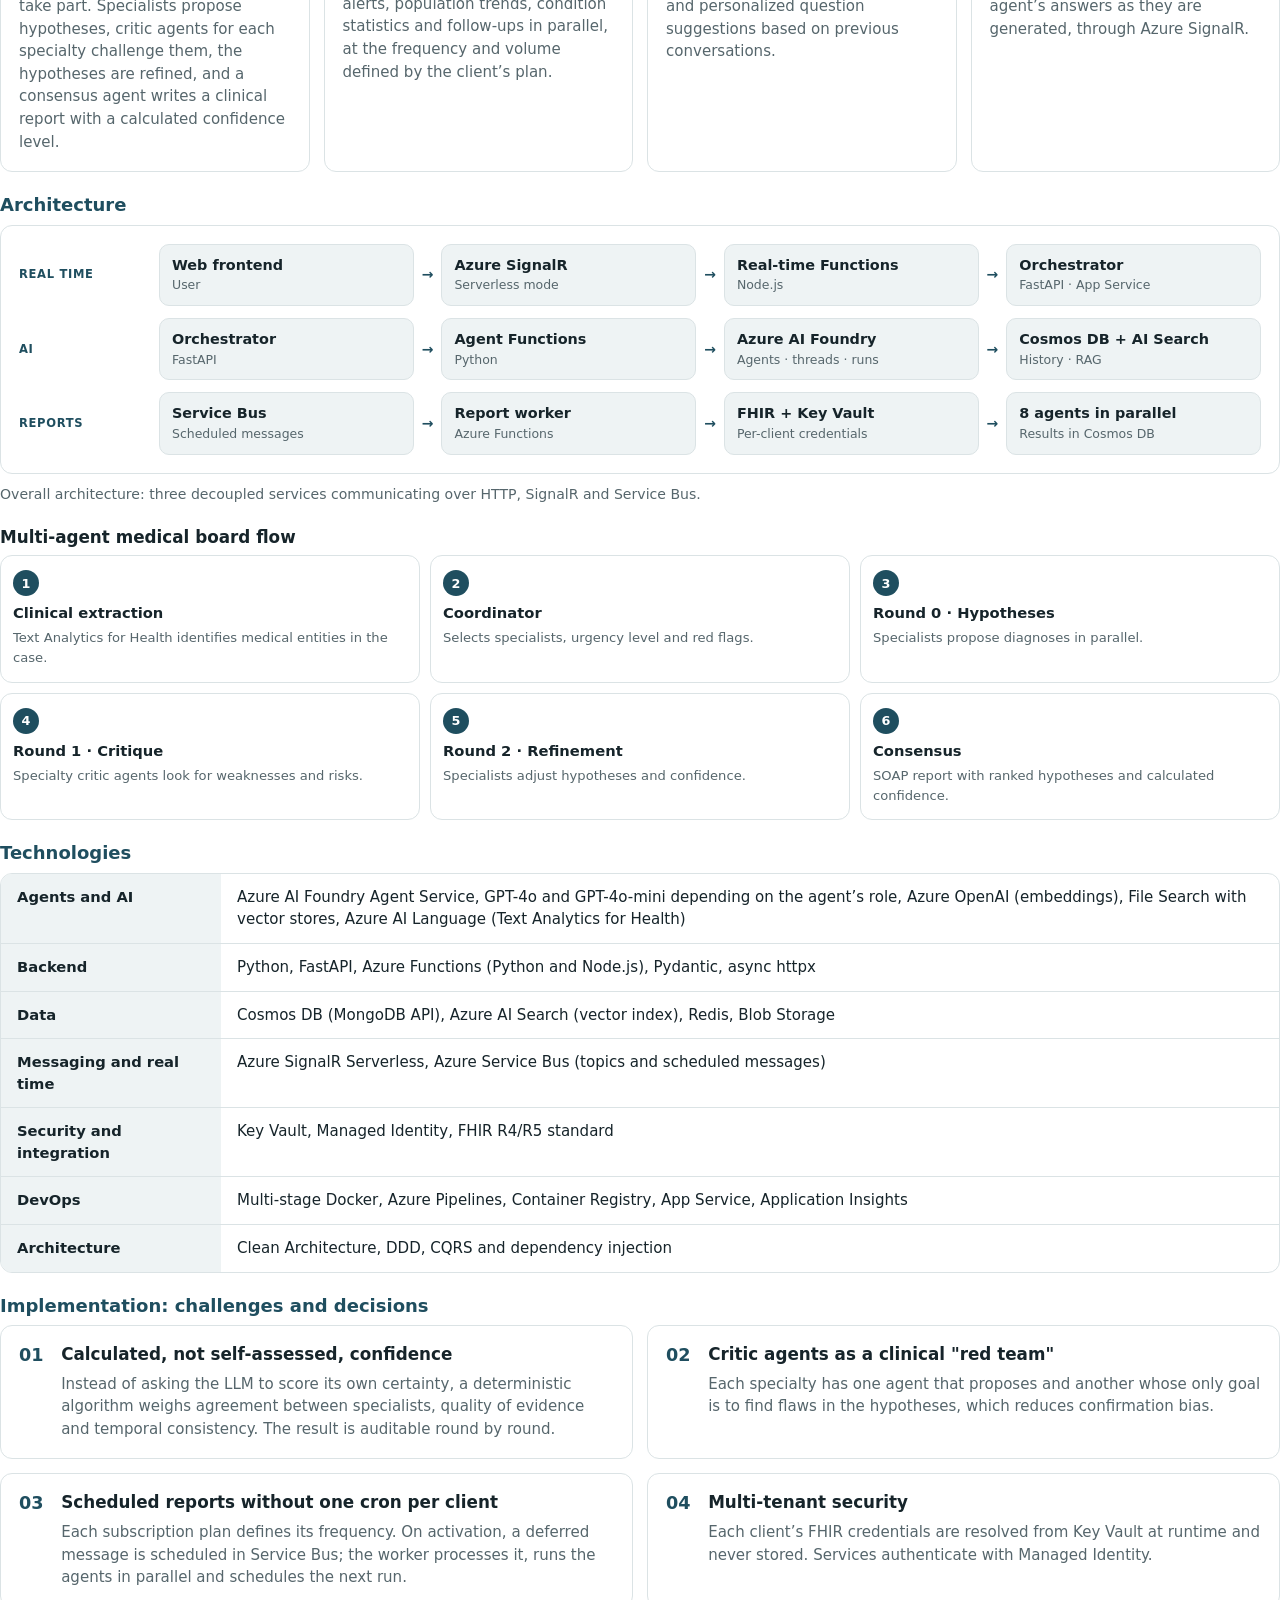
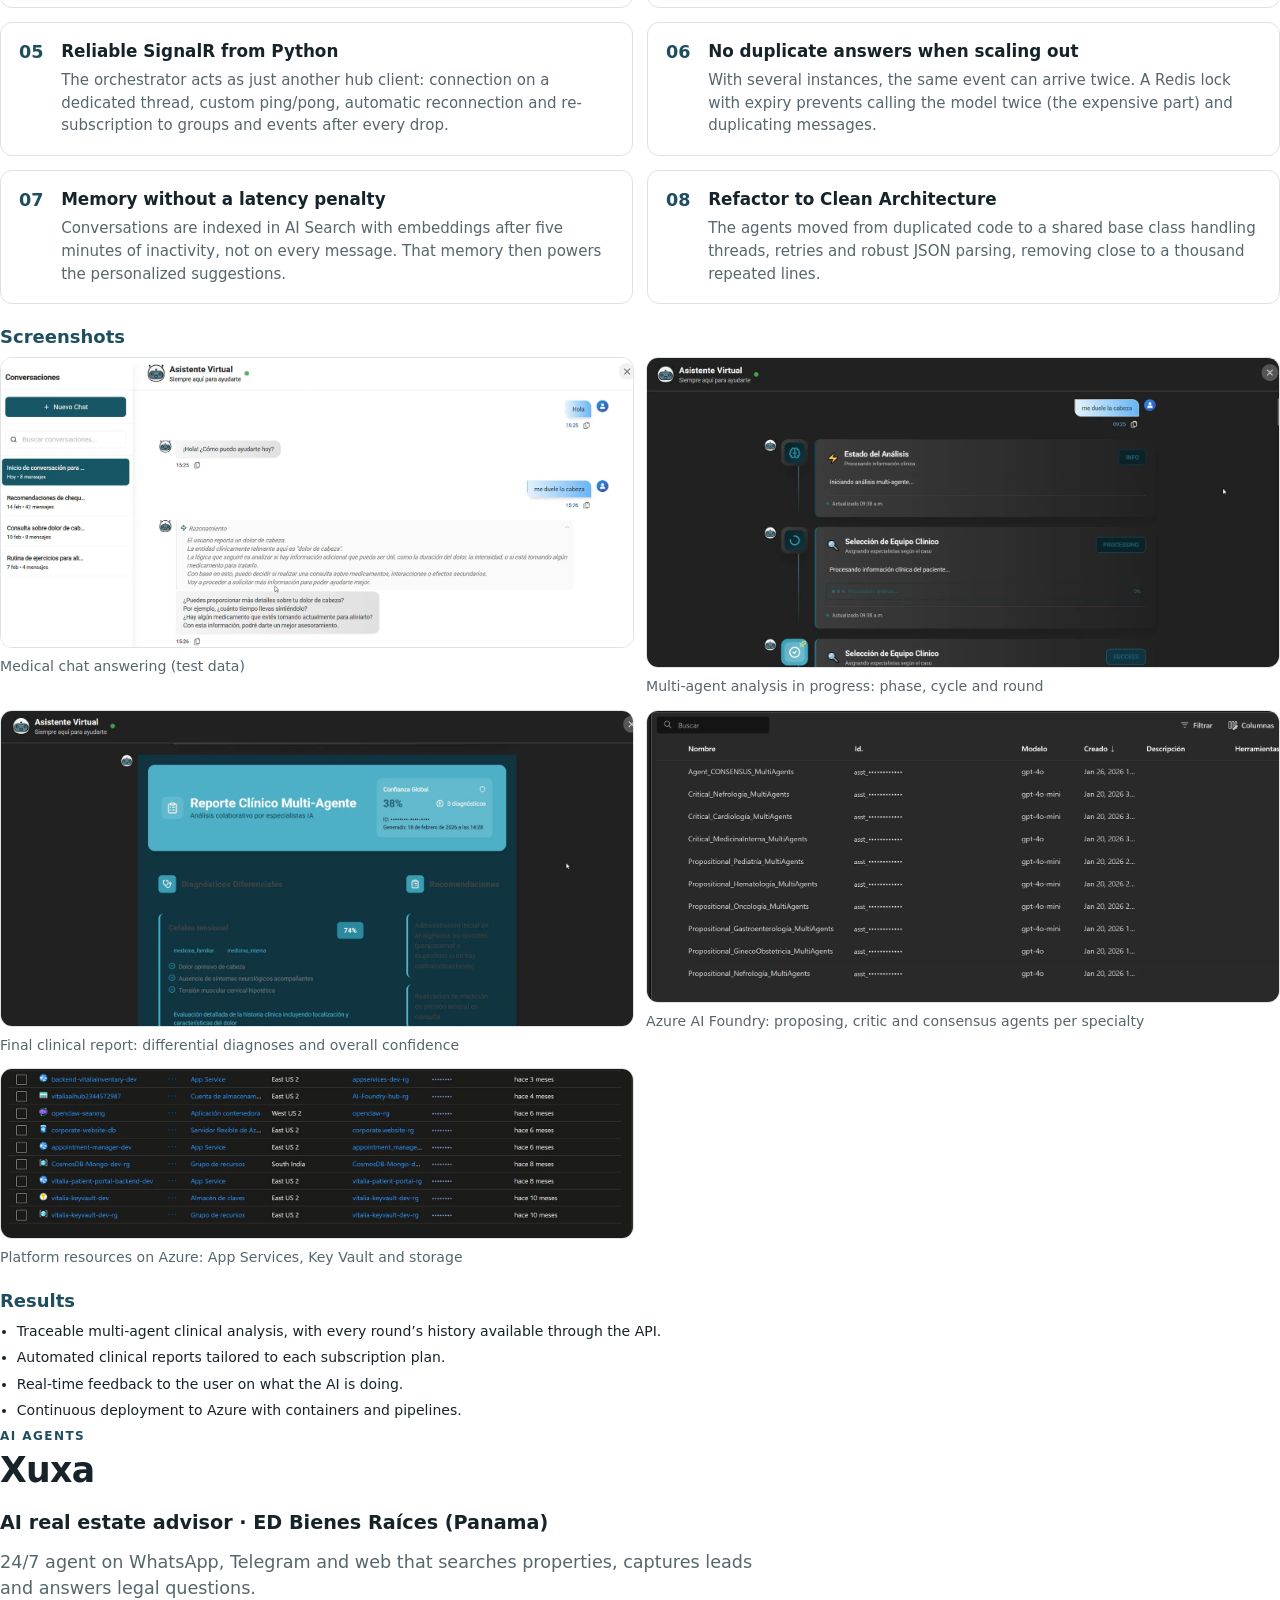
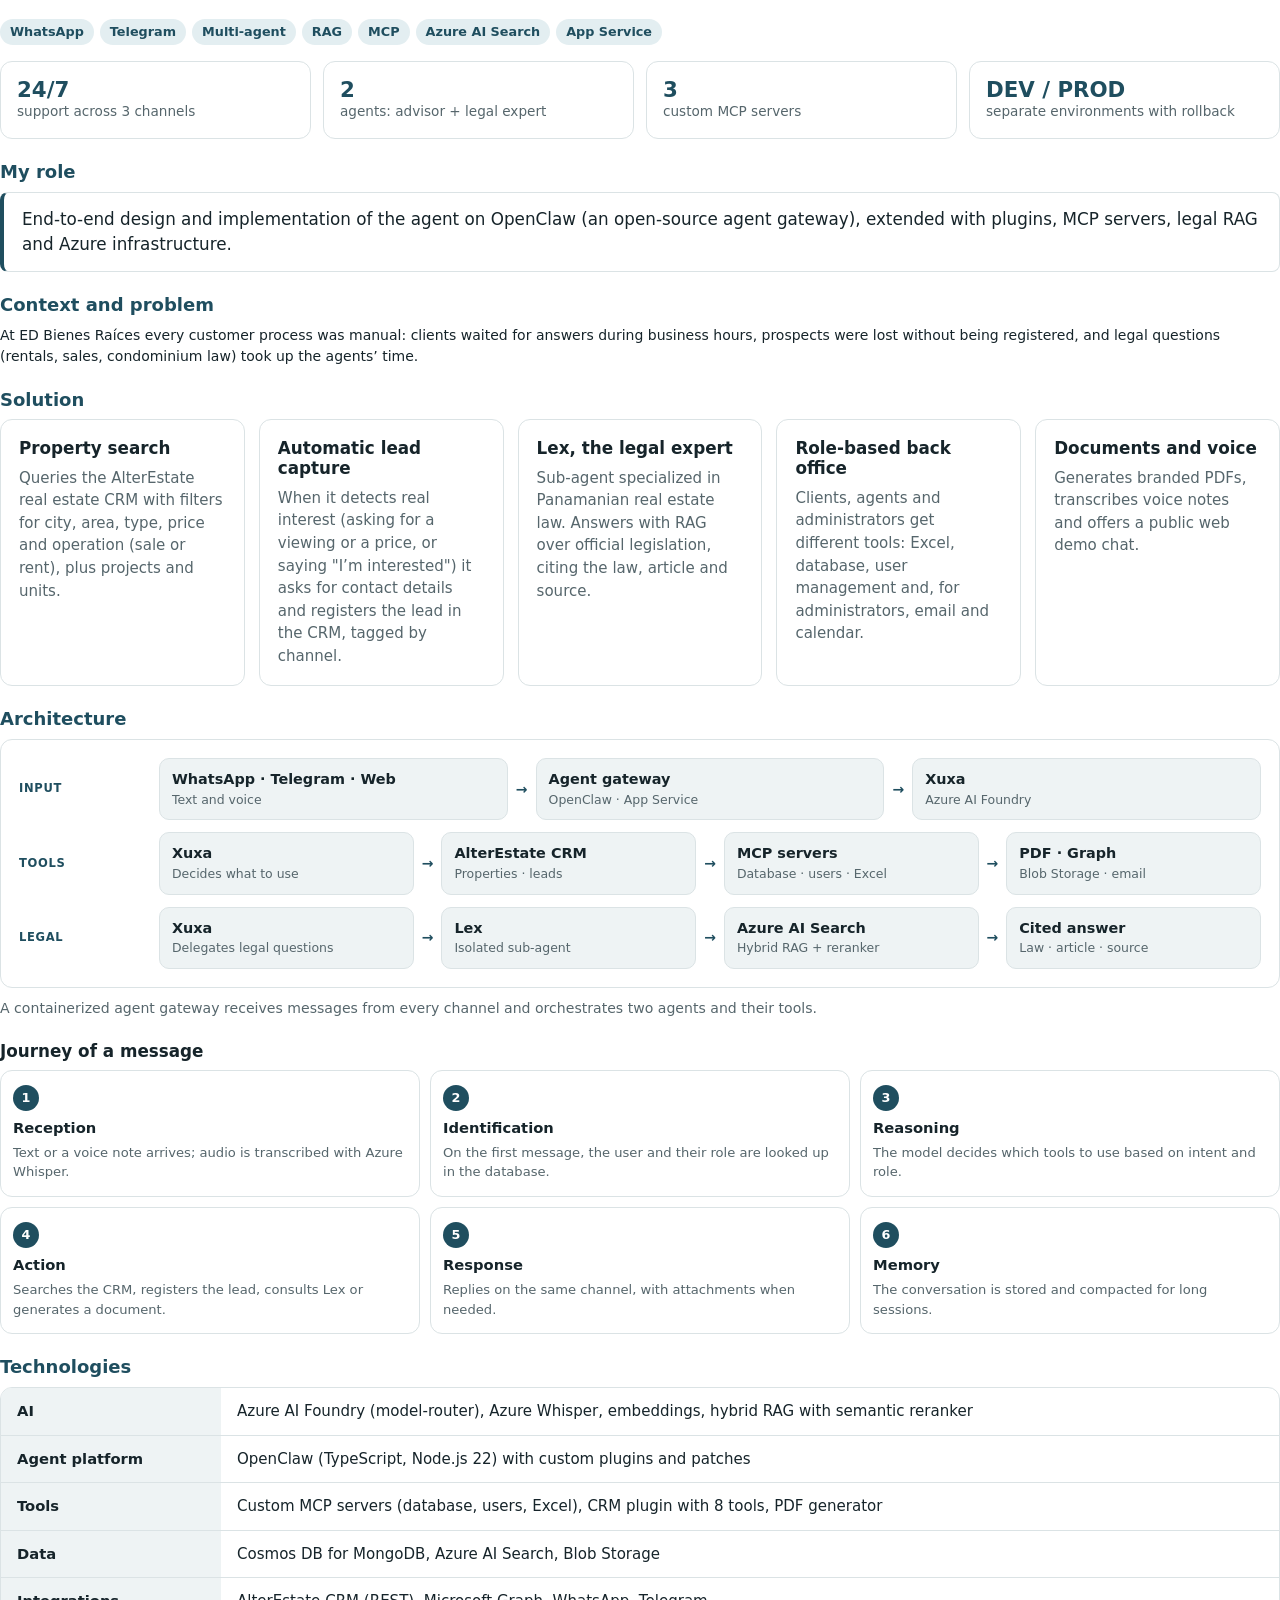
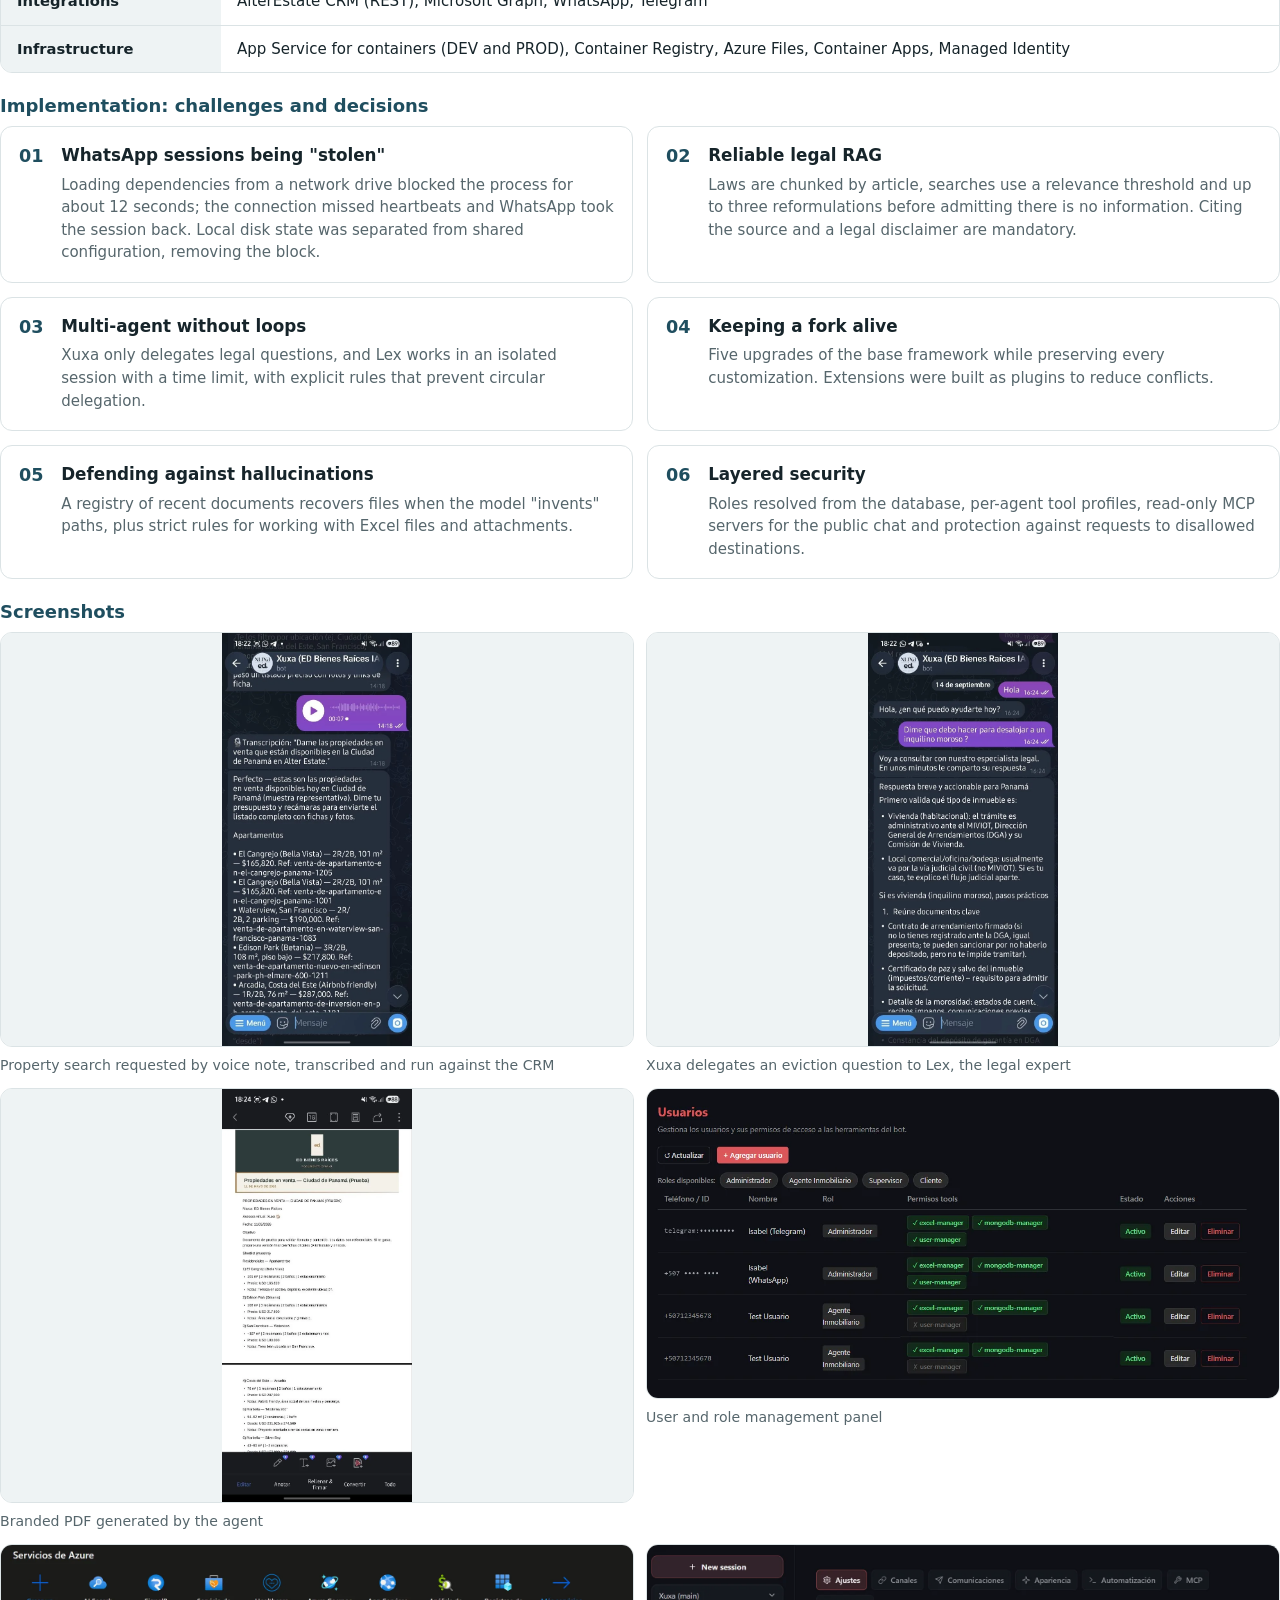
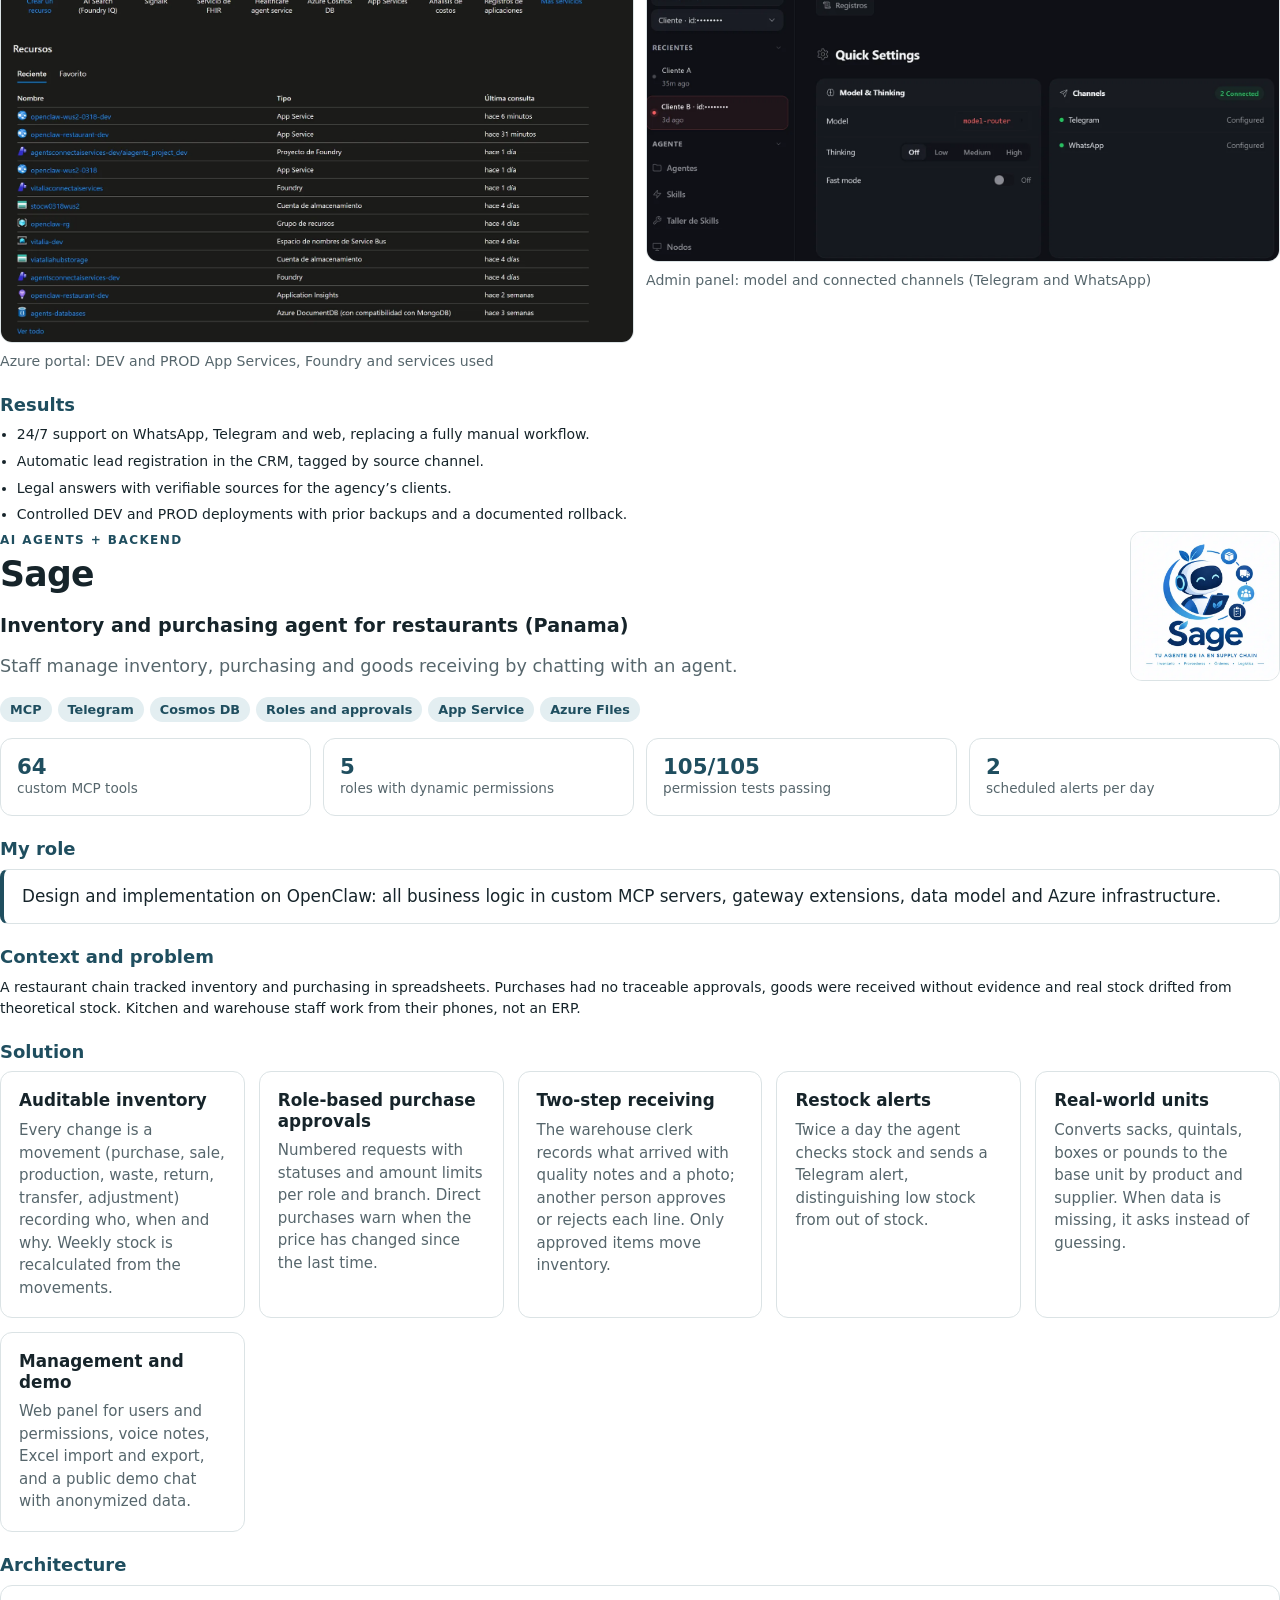
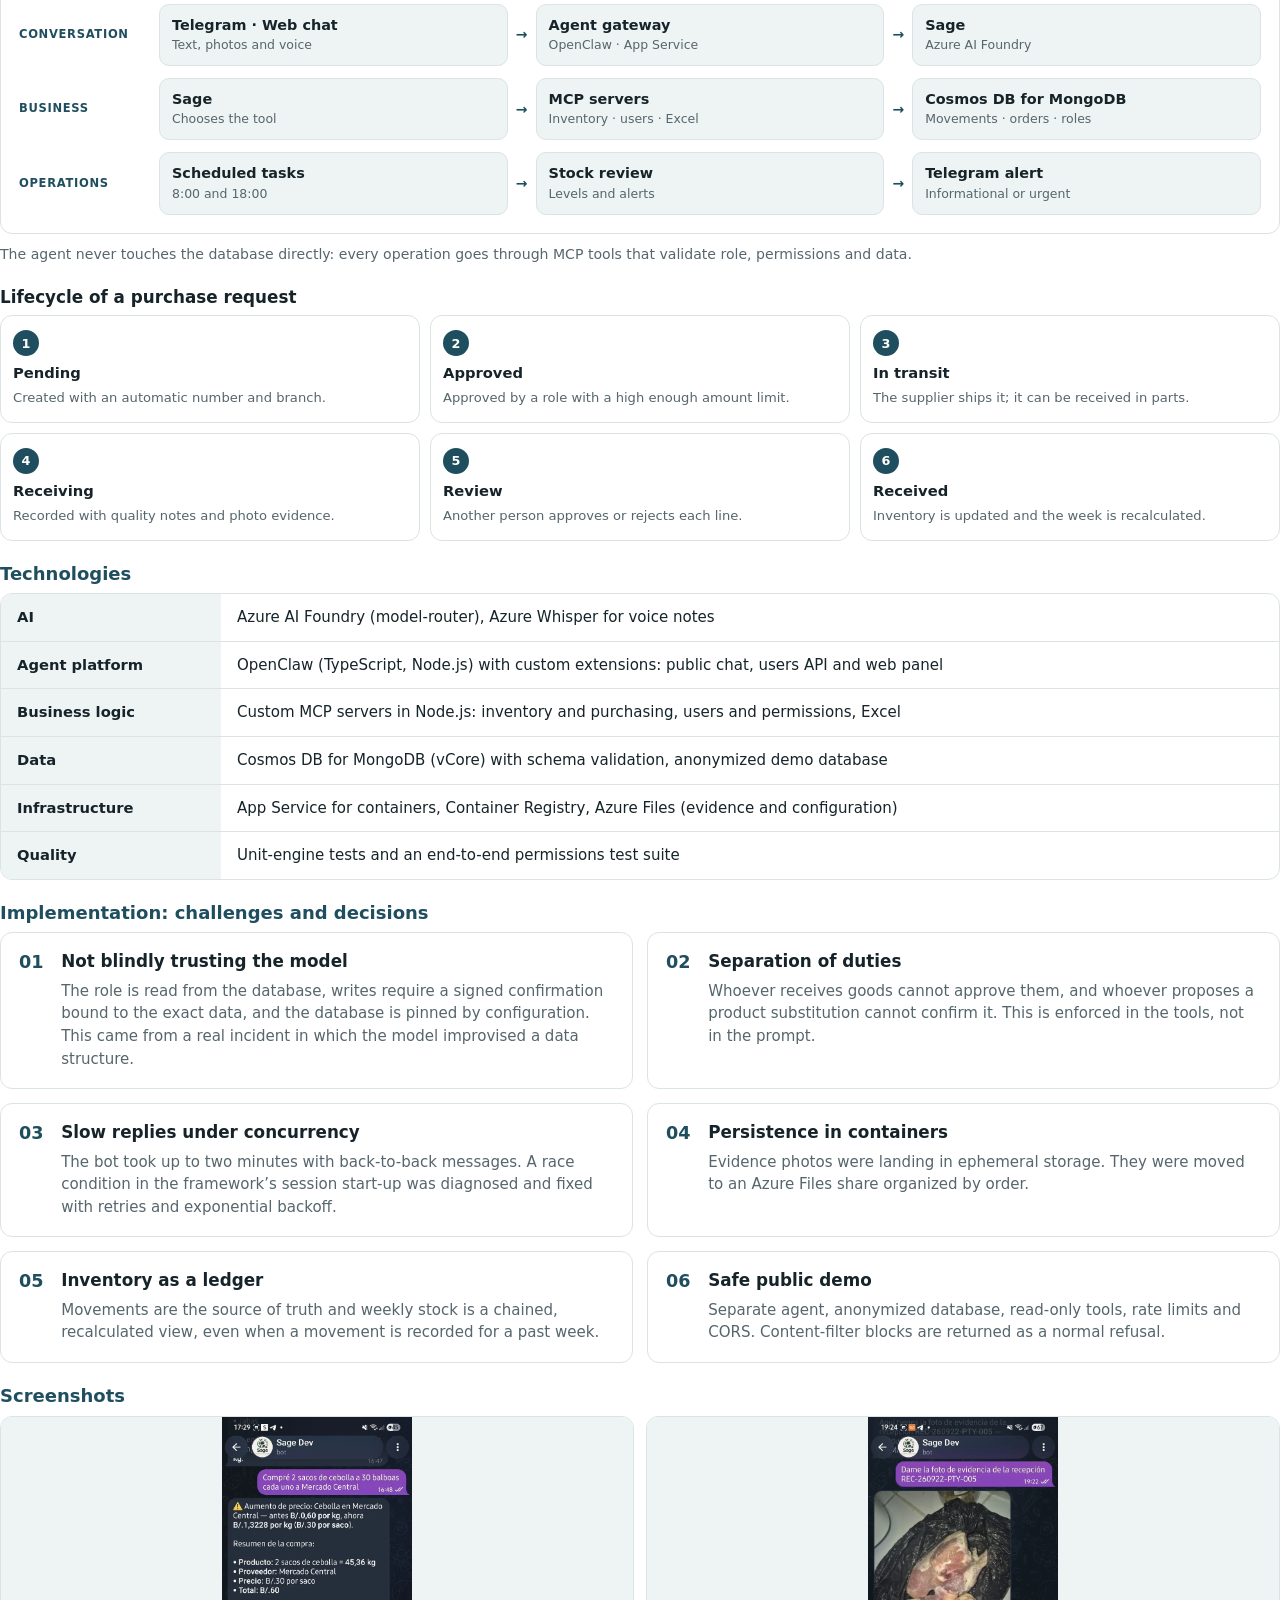
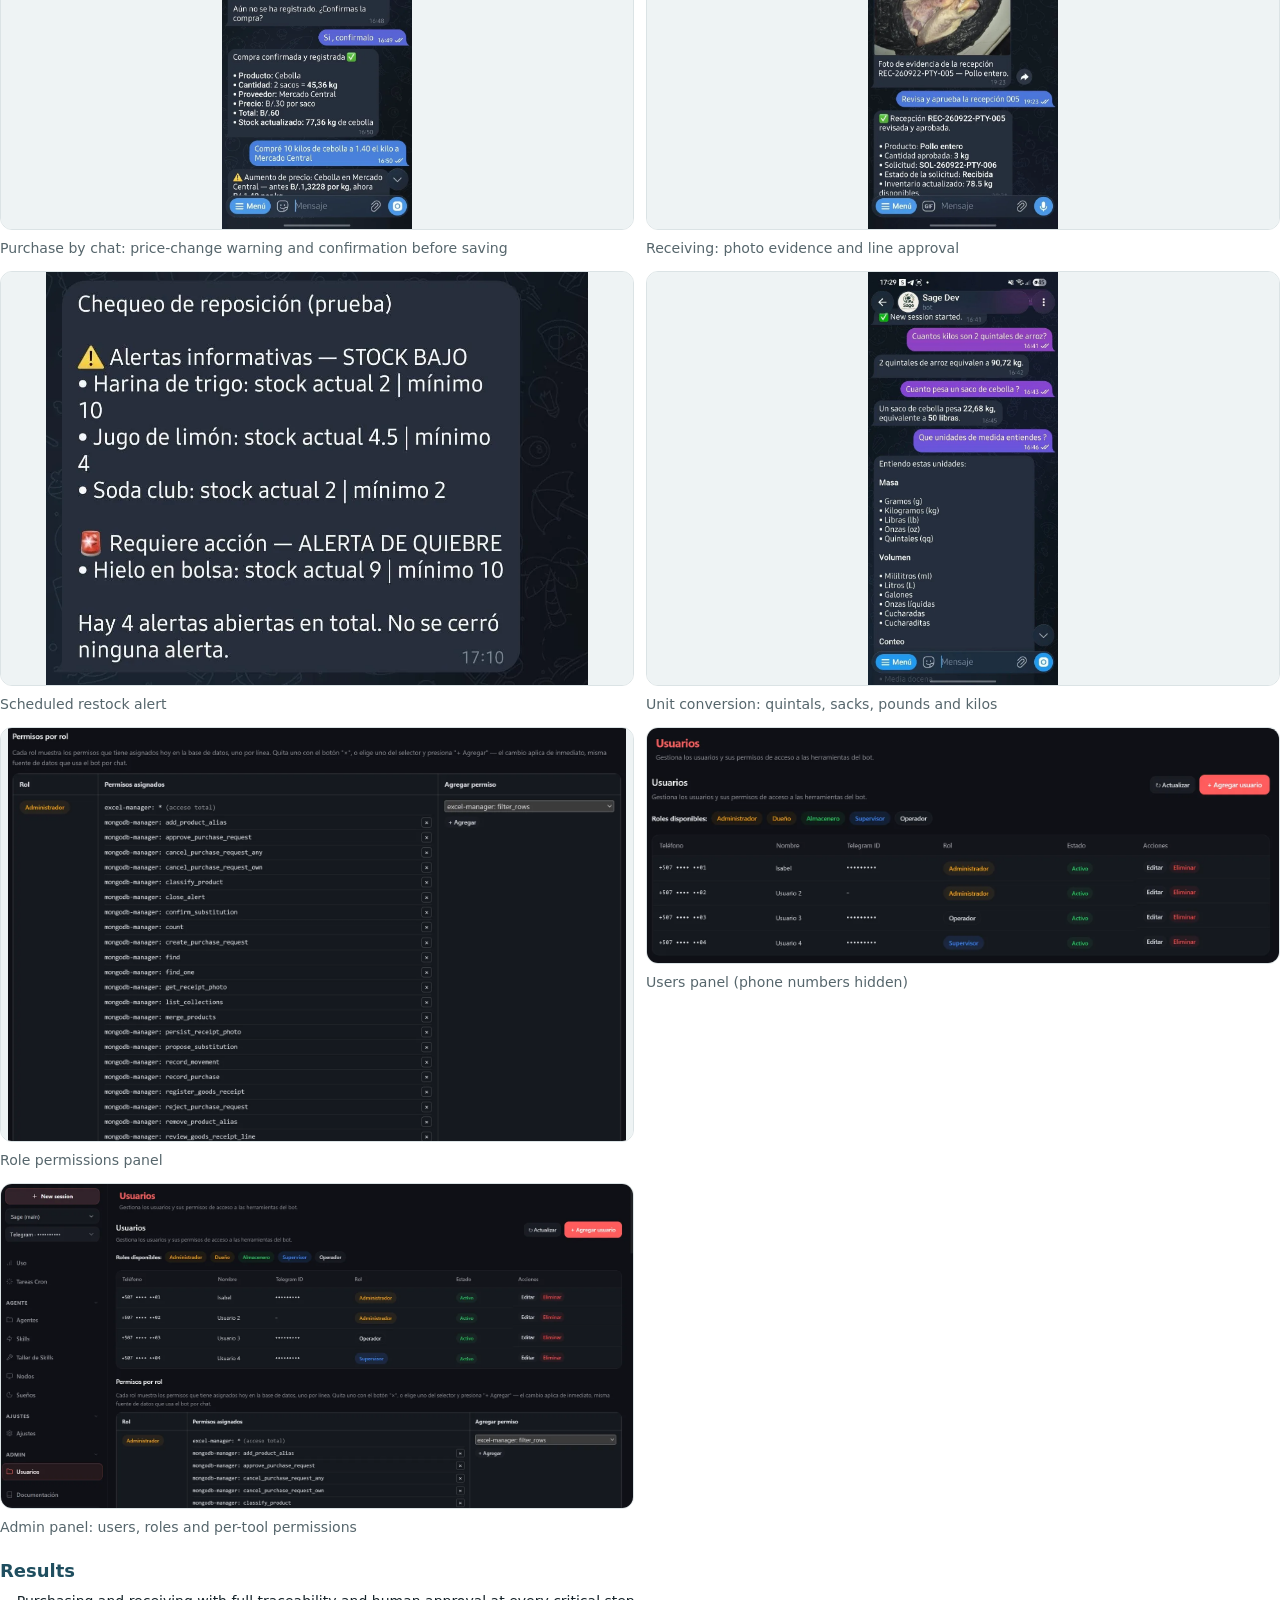
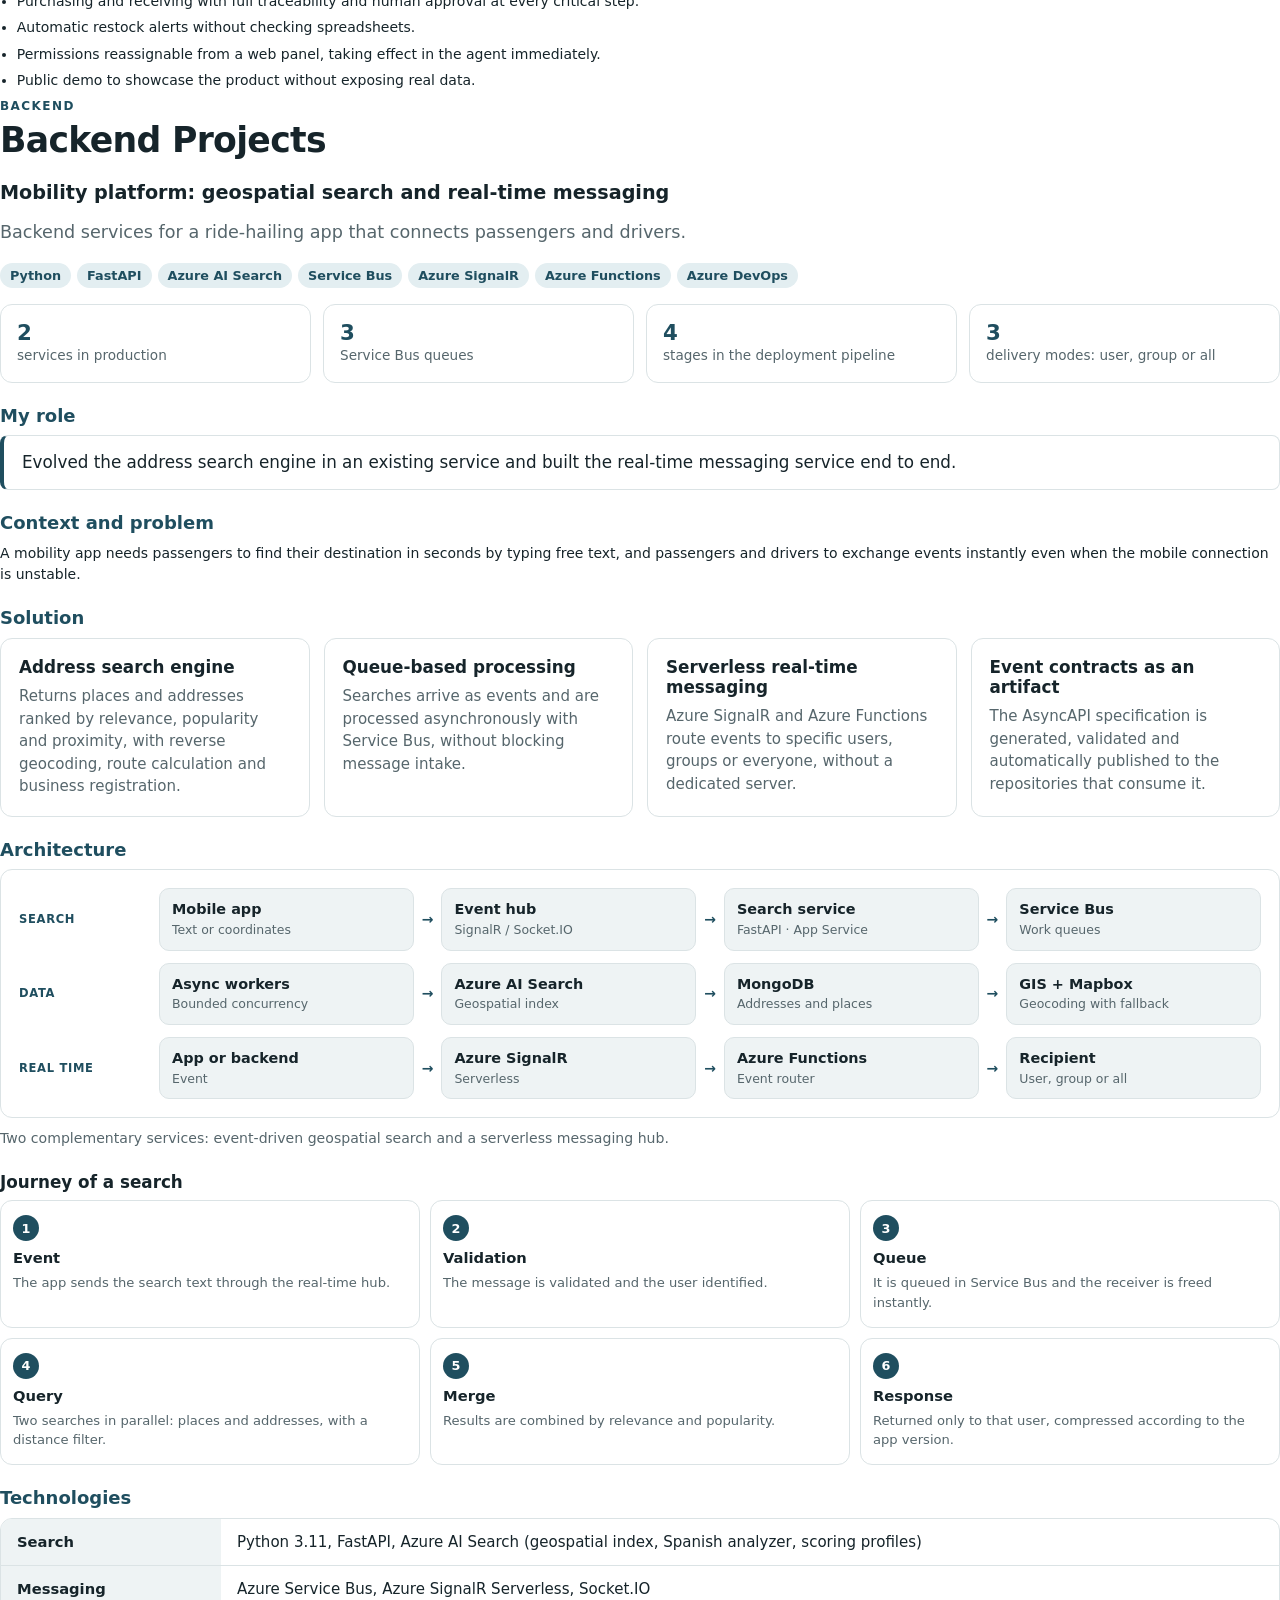
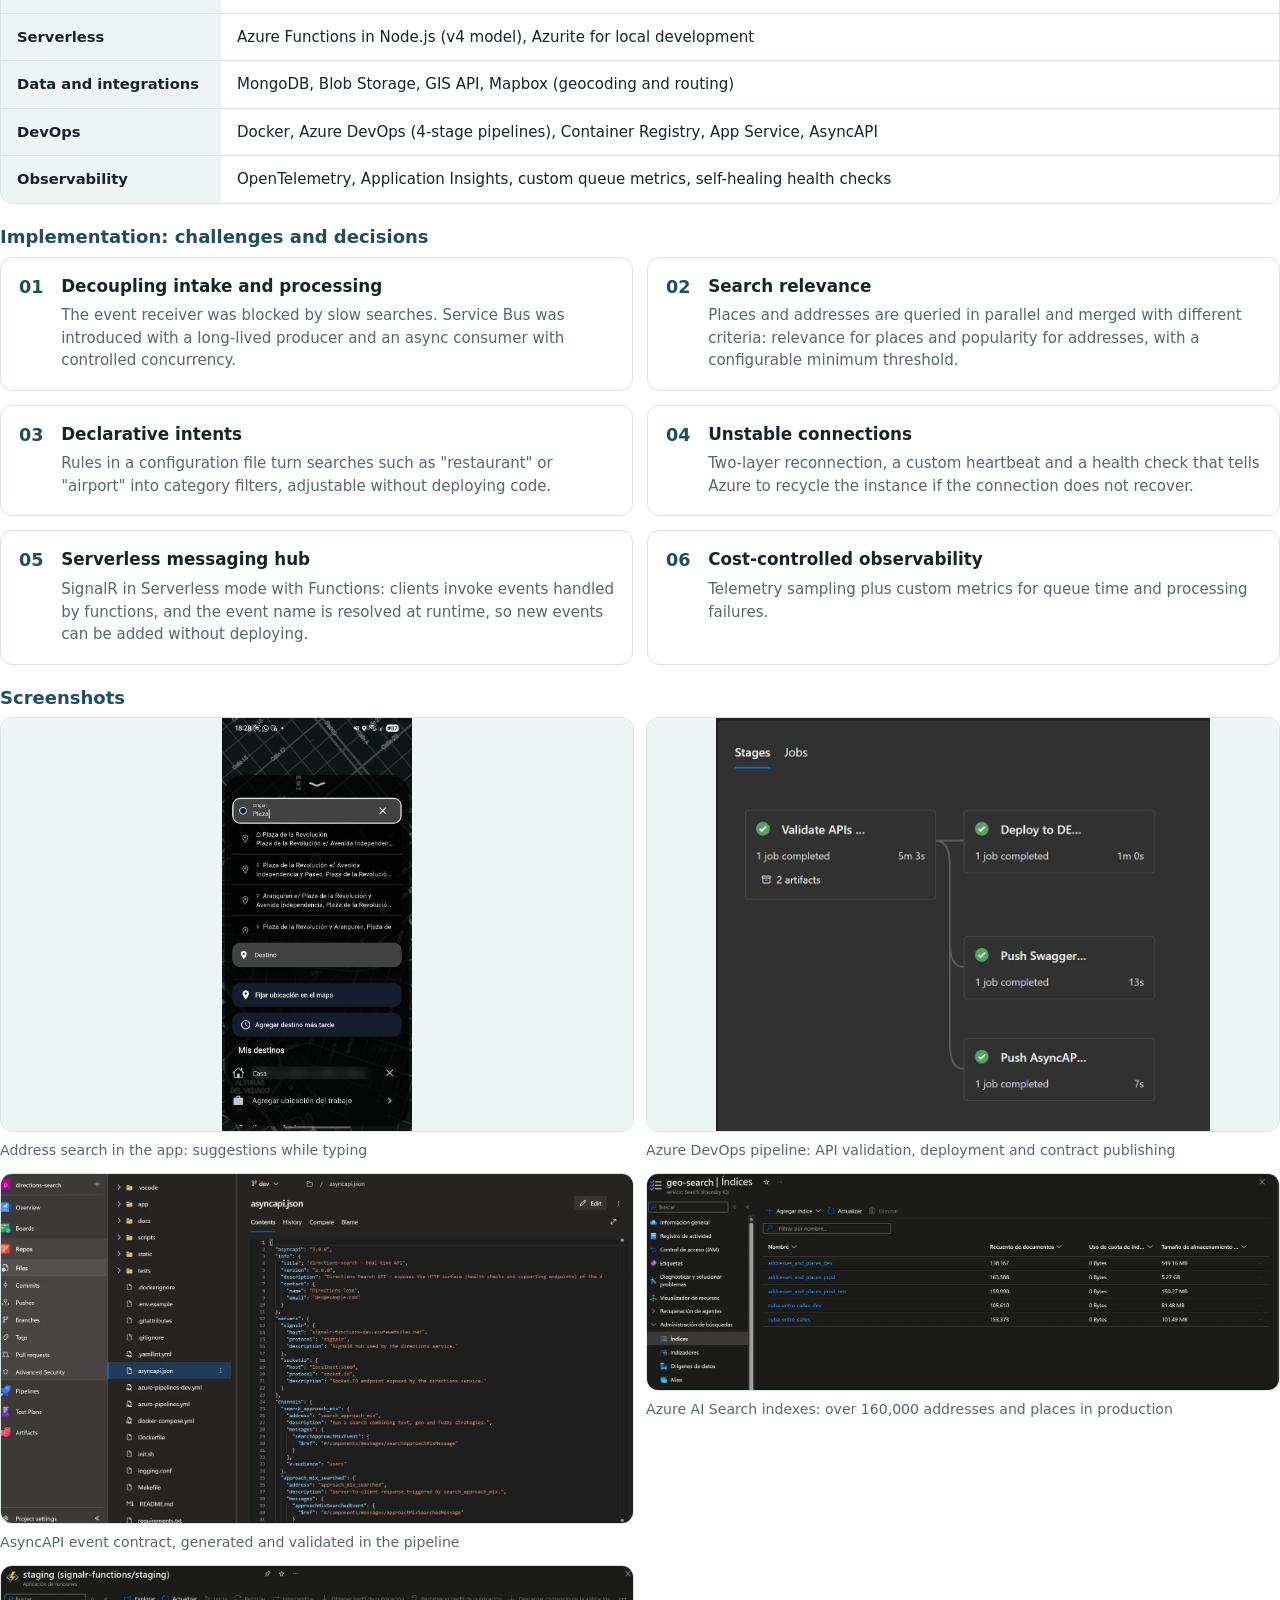
==== commit 43721dfc: "Update_Portafolio_actualizacion_ES_EN" ====
--- a/print.html
+++ b/print.html
@@ -42,6 +42,8 @@
 <body>
   <main class="wrap" id="doc" style="max-width:none;padding:0"></main>
   <script src="content.js"></script>
+  <script src="content.en.js"></script>
+  <script src="i18n.js"></script>
   <script src="render.js"></script>
   <script>
     const { profile, cases } = window.PORTFOLIO;
@@ -52,7 +54,7 @@
         <div class="toc">
           ${cases.map((c, i) => `<div><b>${i + 1}</b><strong>${R.esc(c.name)}</strong><span>${R.esc(c.title)}</span></div>`).join('')}
         </div>
-        <h2 style="margin-top:20px">Habilidades</h2>
+        <h2 style="margin-top:20px">${window.T.skills}</h2>
         ${R.skills(profile)}
         <p class="note" style="margin-top:16px">${R.esc(profile.note)}</p>
       </section>
--- a/styles.css
+++ b/styles.css
@@ -88,8 +88,8 @@
 .card p, .challenge p, .flow p { color: var(--muted); font-size: .94rem; margin: 0; }
 
 .diagram { display: grid; gap: 12px; background: var(--surface); border: 1px solid var(--line); border-radius: var(--radius); padding: 18px; }
-.lane { display: grid; grid-template-columns: 110px 1fr; gap: 12px; align-items: center; }
-.lane-label { font-size: .75rem; text-transform: uppercase; letter-spacing: .1em; font-weight: 700; color: var(--accent); }
+.lane { display: grid; grid-template-columns: 128px 1fr; gap: 12px; align-items: center; }
+.lane-label { font-size: .72rem; text-transform: uppercase; letter-spacing: .06em; overflow-wrap: normal; word-break: normal; hyphens: none; font-weight: 700; color: var(--accent); }
 .lane-nodes { display: flex; align-items: stretch; gap: 8px; flex-wrap: wrap; }
 .node { flex: 1 1 140px; background: var(--surface-2); border: 1px solid var(--line); border-radius: 10px; padding: 10px 12px; min-width: 130px; }
 .node strong { display: block; font-size: .9rem; }
@@ -173,3 +173,13 @@
   .nav a, .nav button { white-space: nowrap; }
   .hero-metrics { grid-template-columns: repeat(2, 1fr); }
 }
+.nav .lang-btn { font-weight: 700; color: var(--accent); border: 1px solid var(--line); }
+
+.tools { display: flex; gap: 4px; flex-shrink: 0; }
+.tools button { font: inherit; font-size: .9rem; color: var(--muted); padding: 6px 10px; border-radius: 8px; border: 0; background: none; cursor: pointer; }
+.tools button:hover { color: var(--text); background: var(--surface-2); }
+.tools .lang-btn { font-weight: 700; color: var(--accent); border: 1px solid var(--line); }
+@media (max-width: 640px) {
+  .nav { flex: 1; min-width: 0; }
+  .brand { font-size: .95rem; }
+}
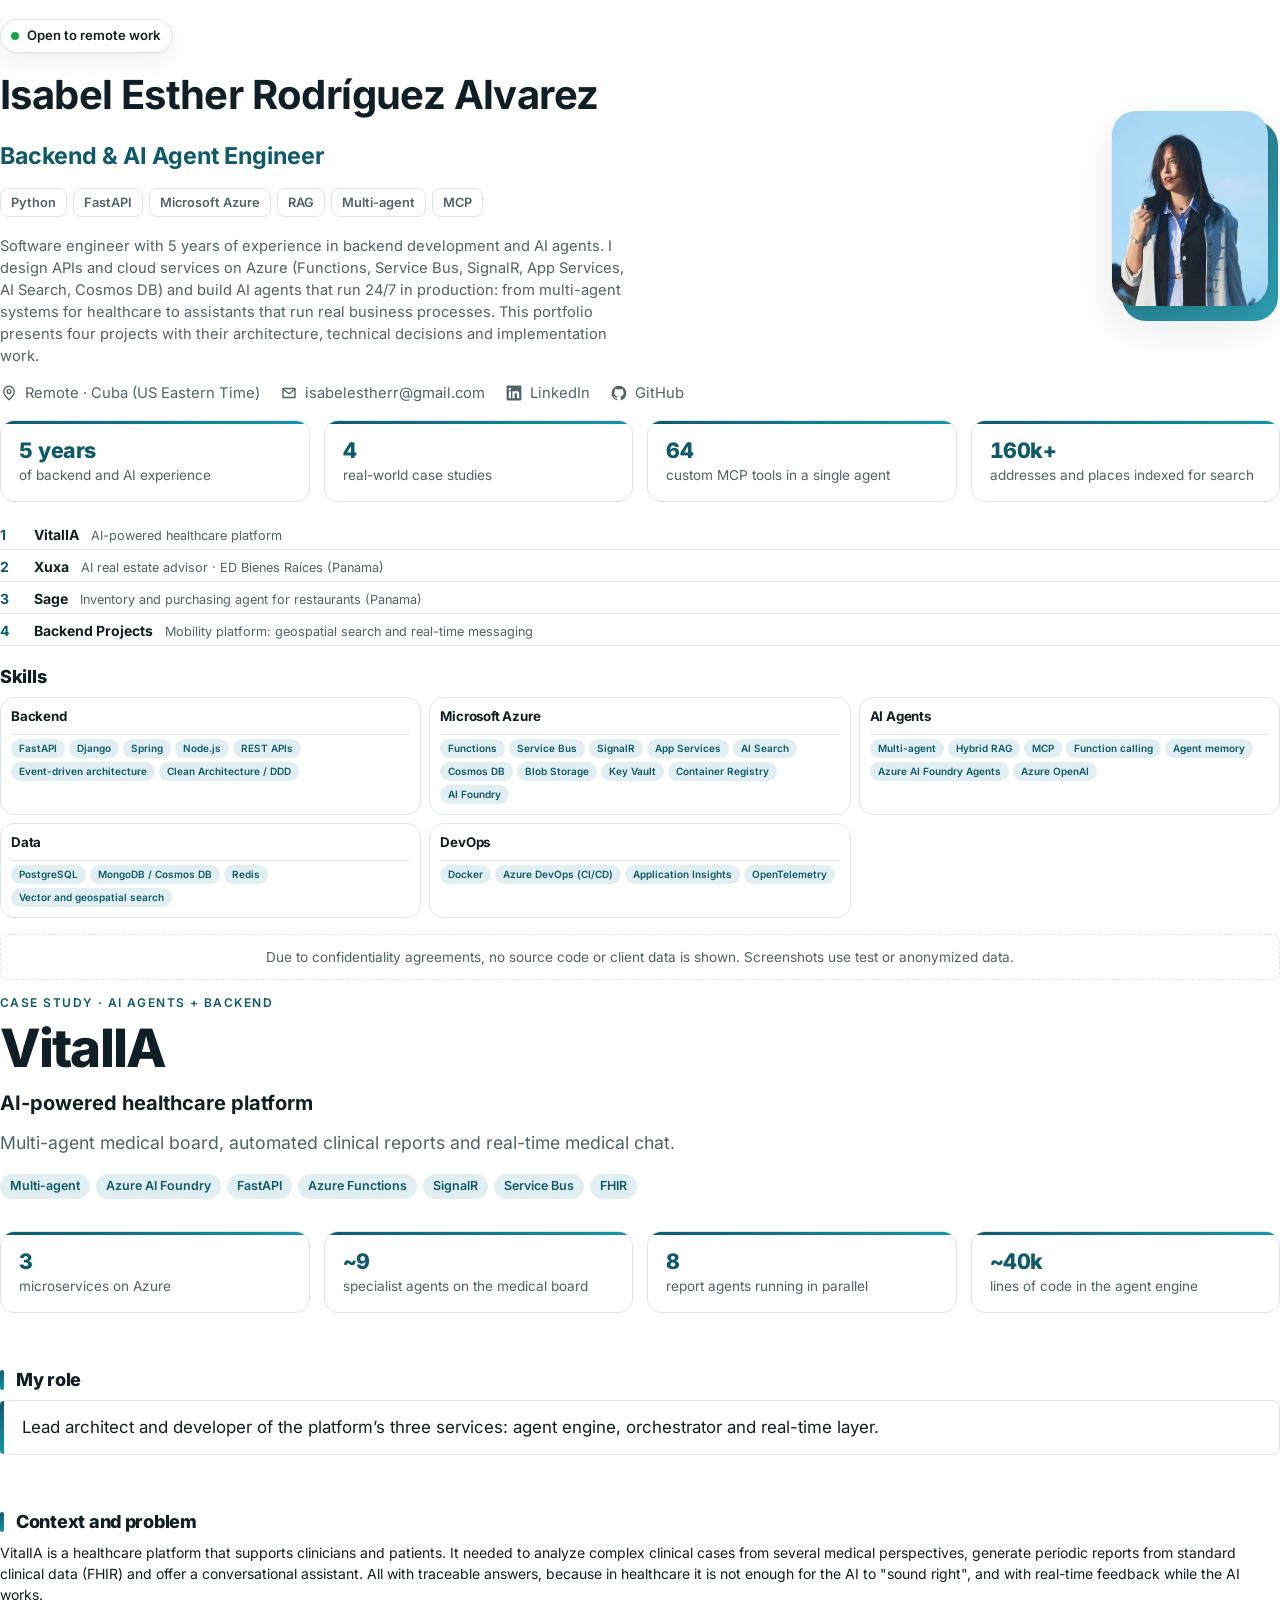
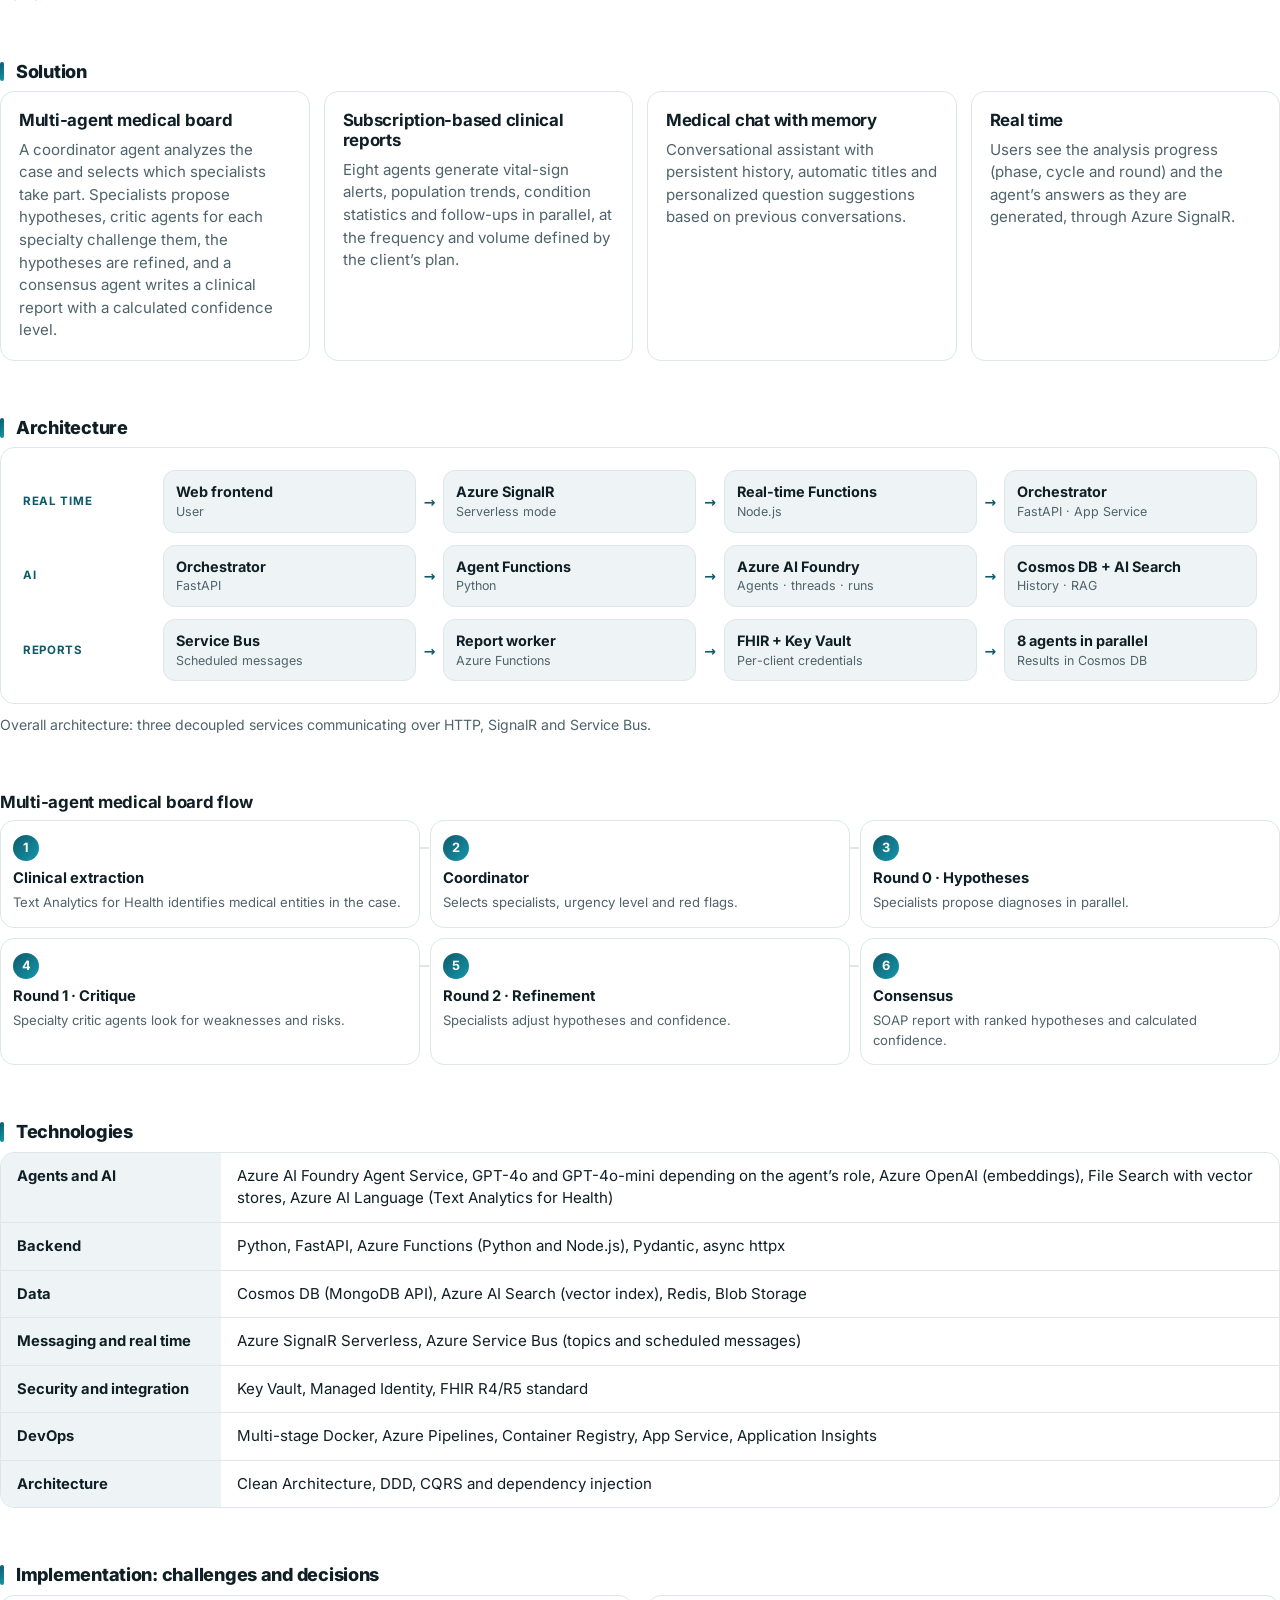
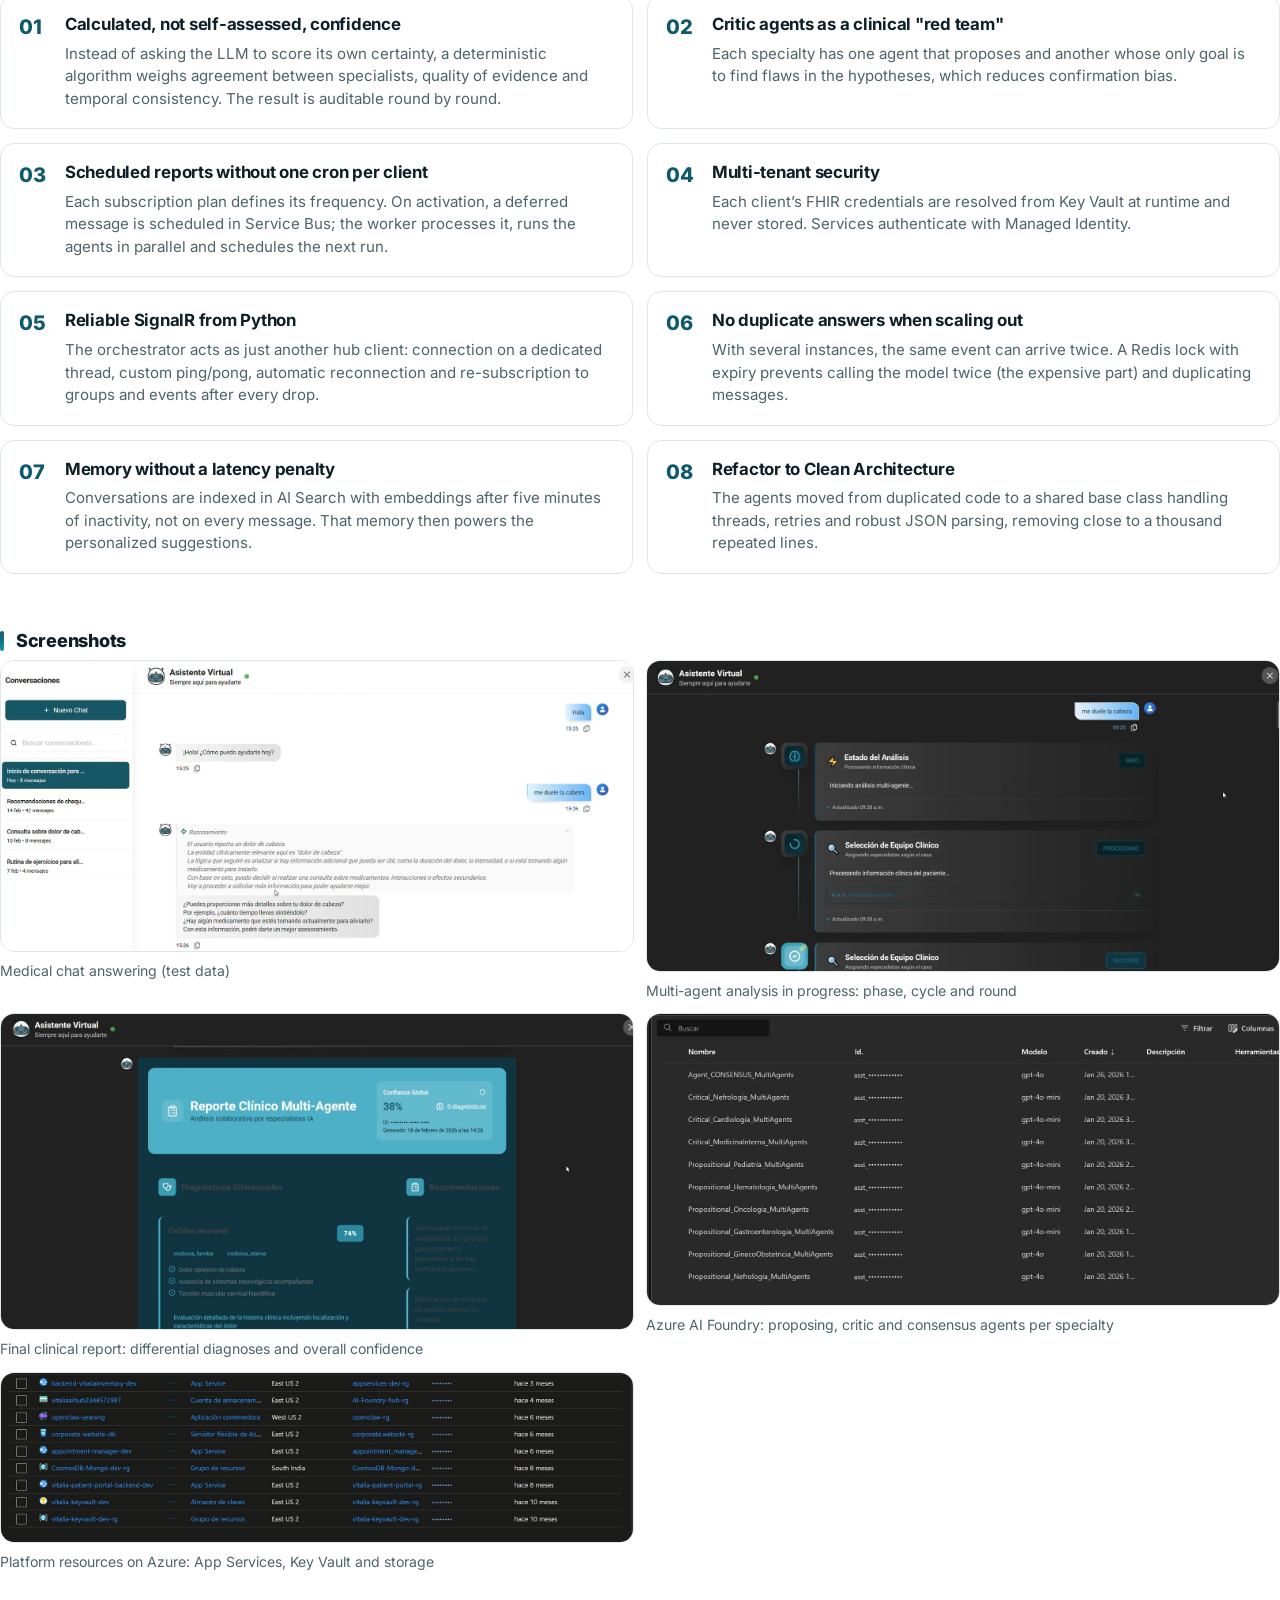
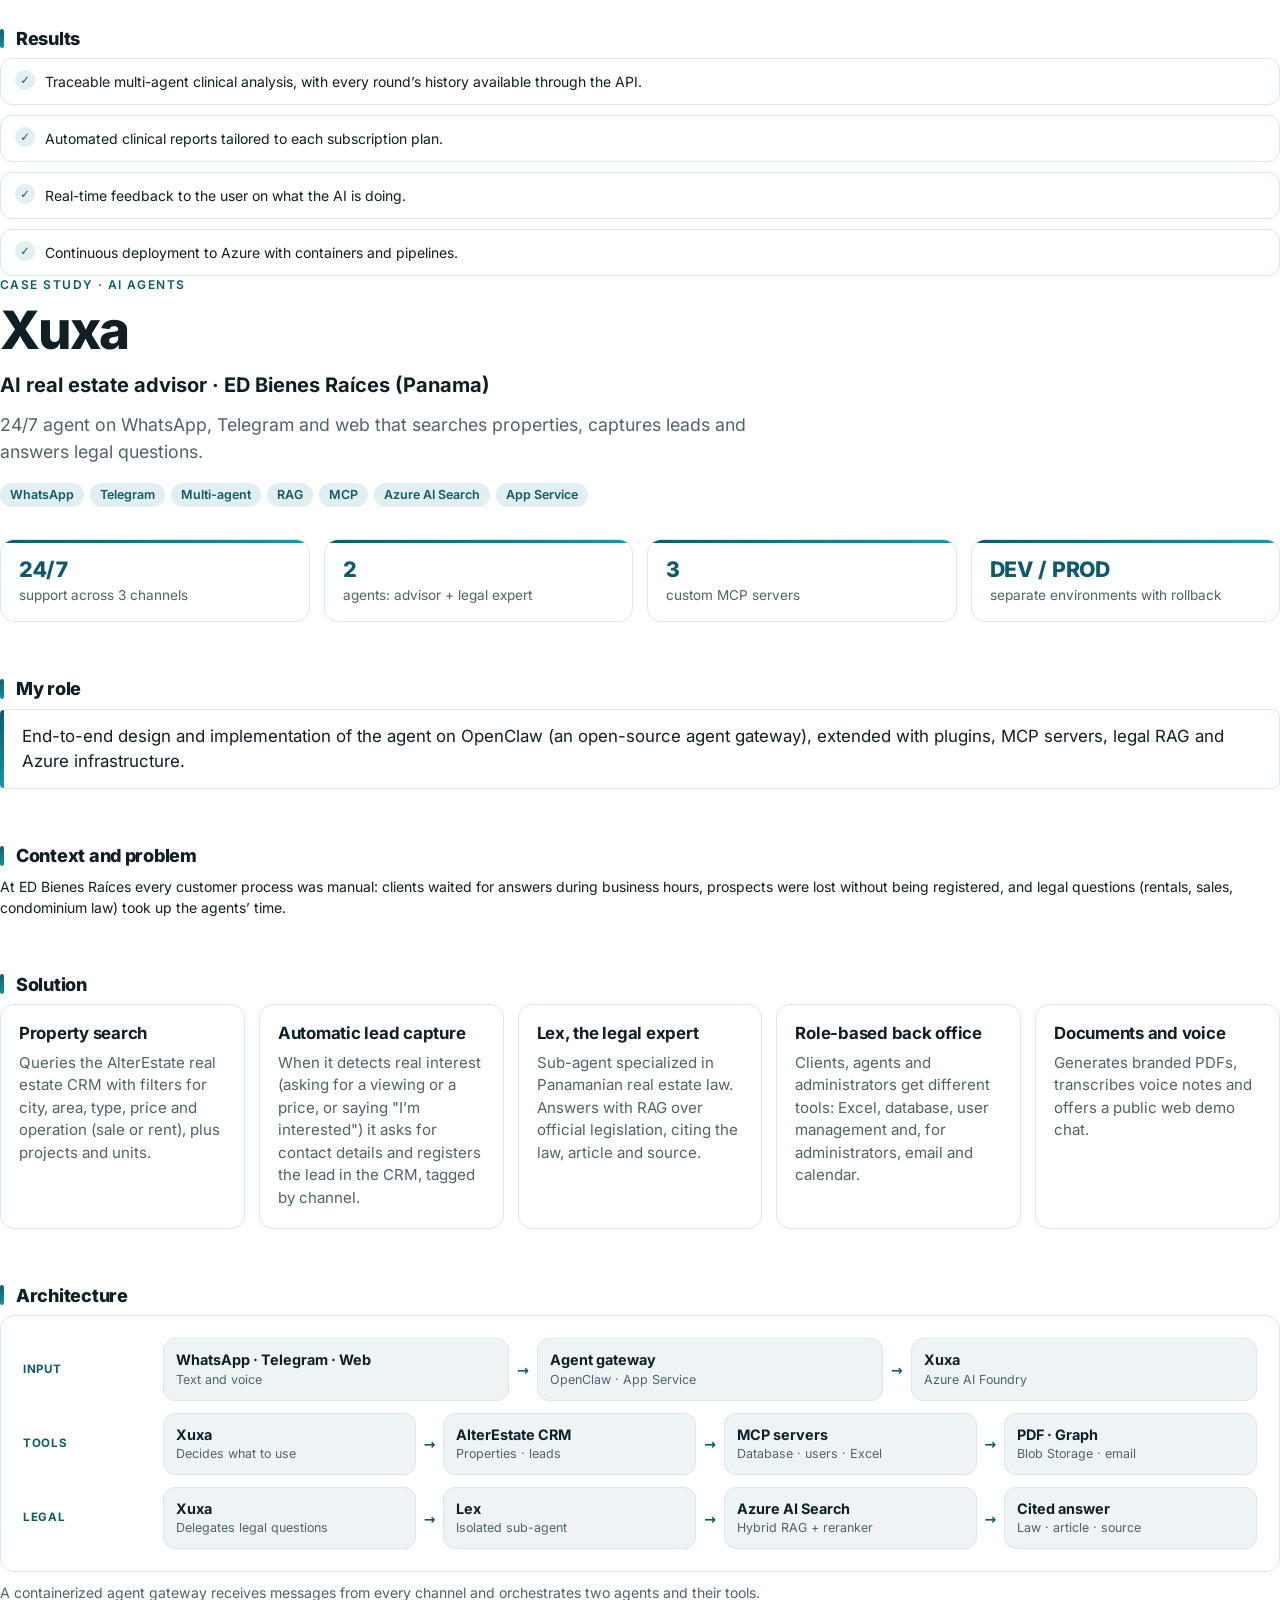
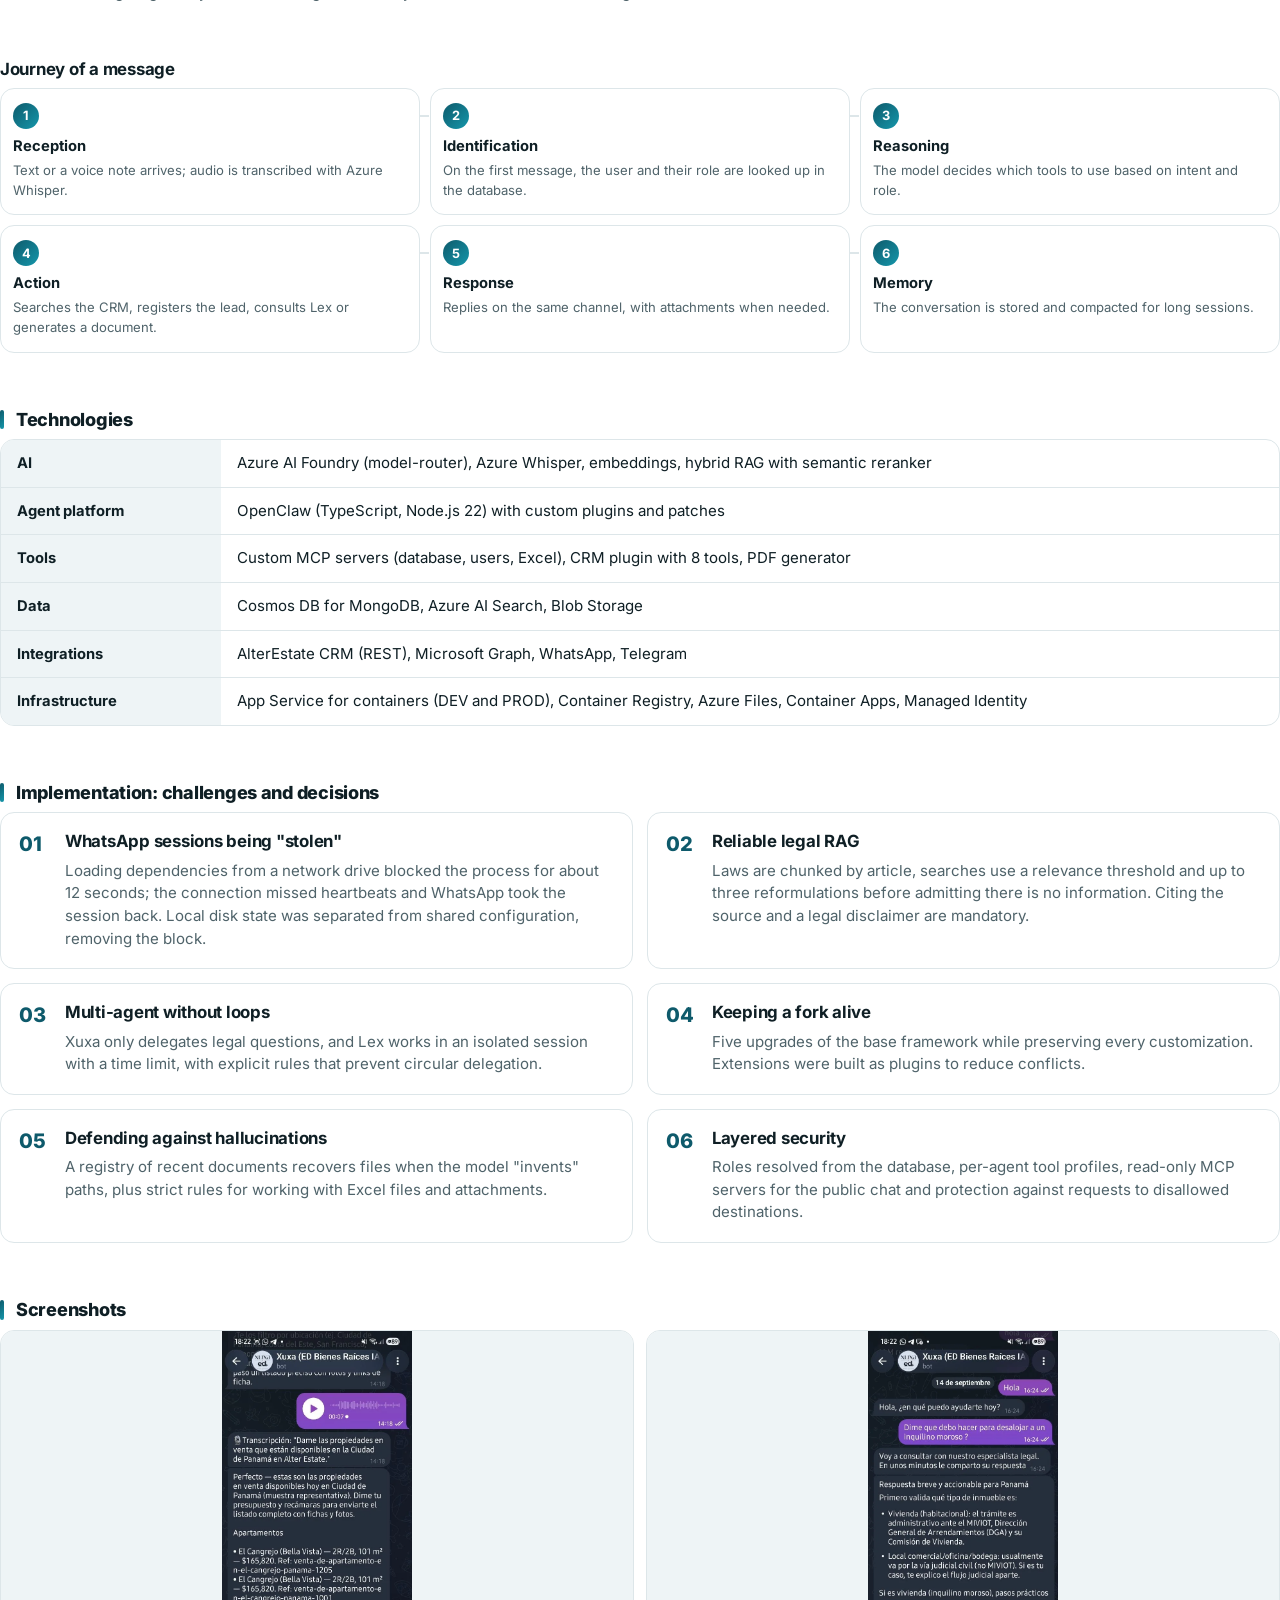
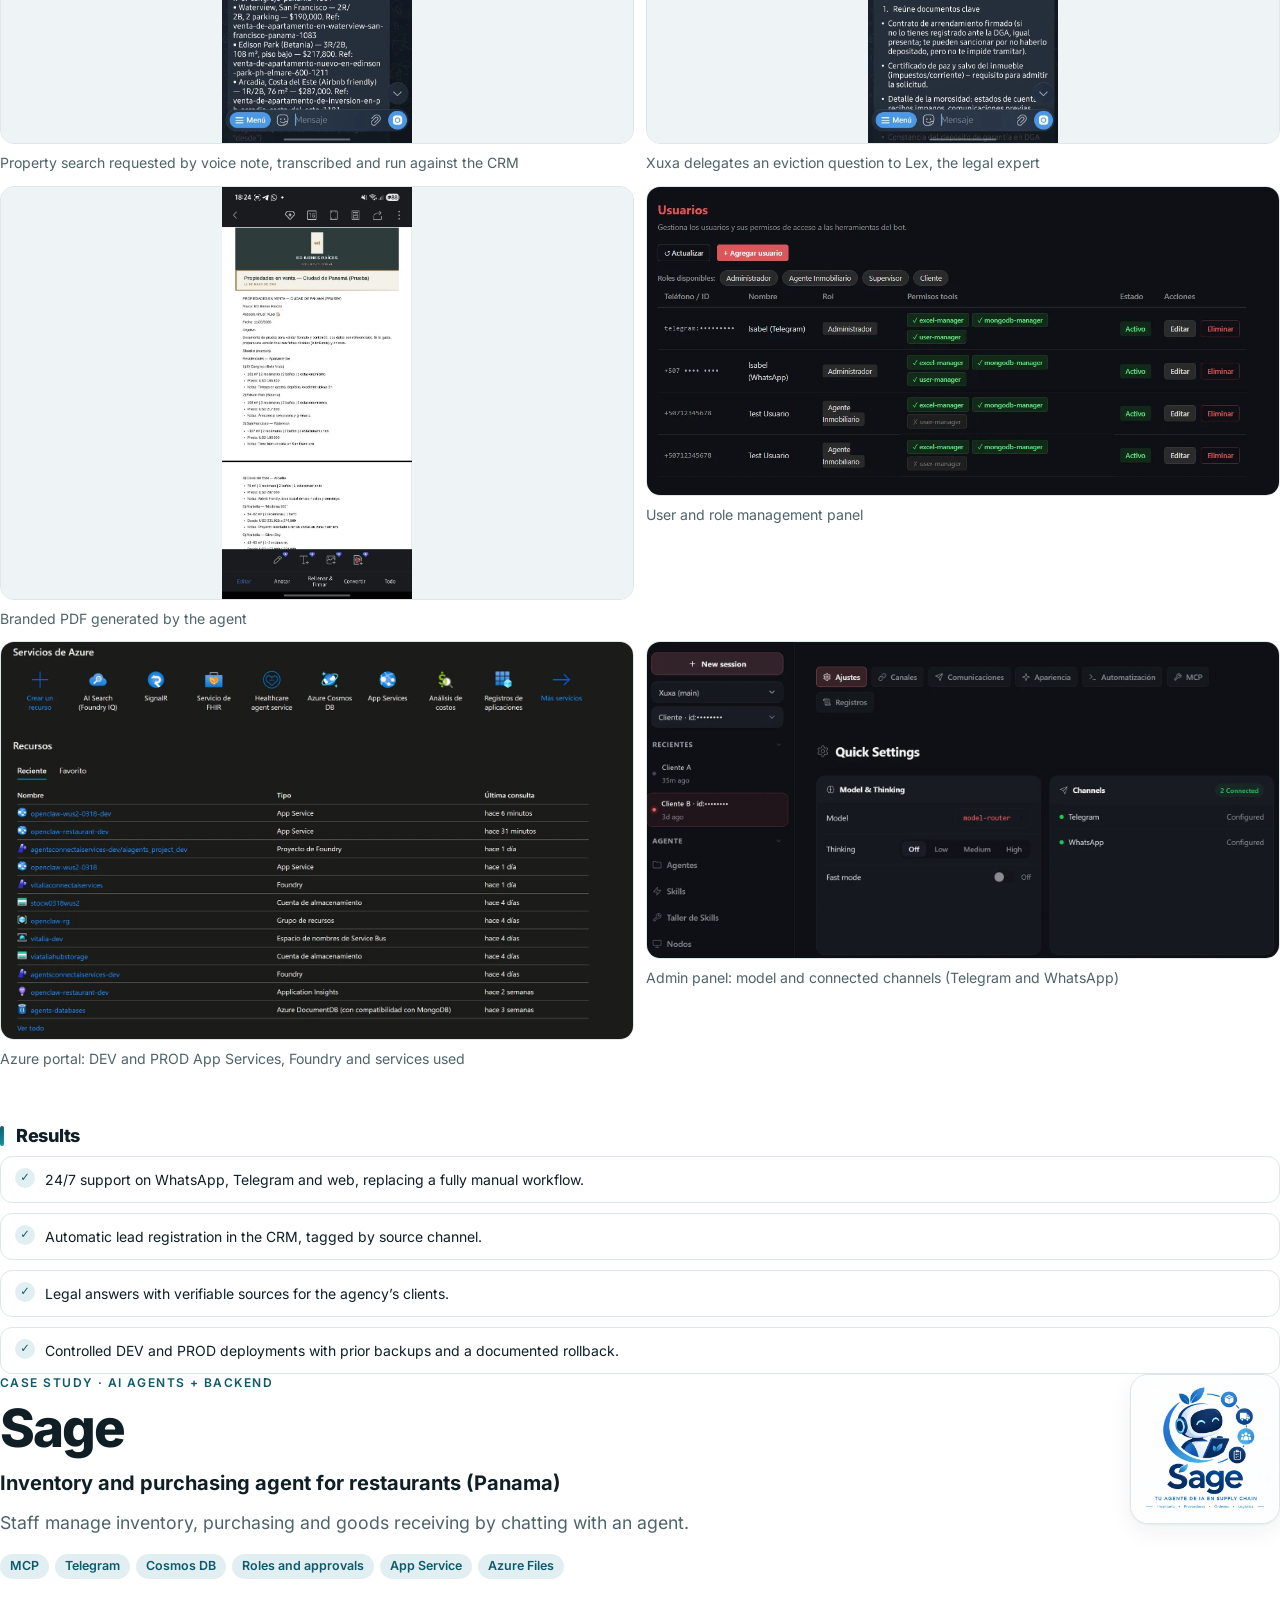
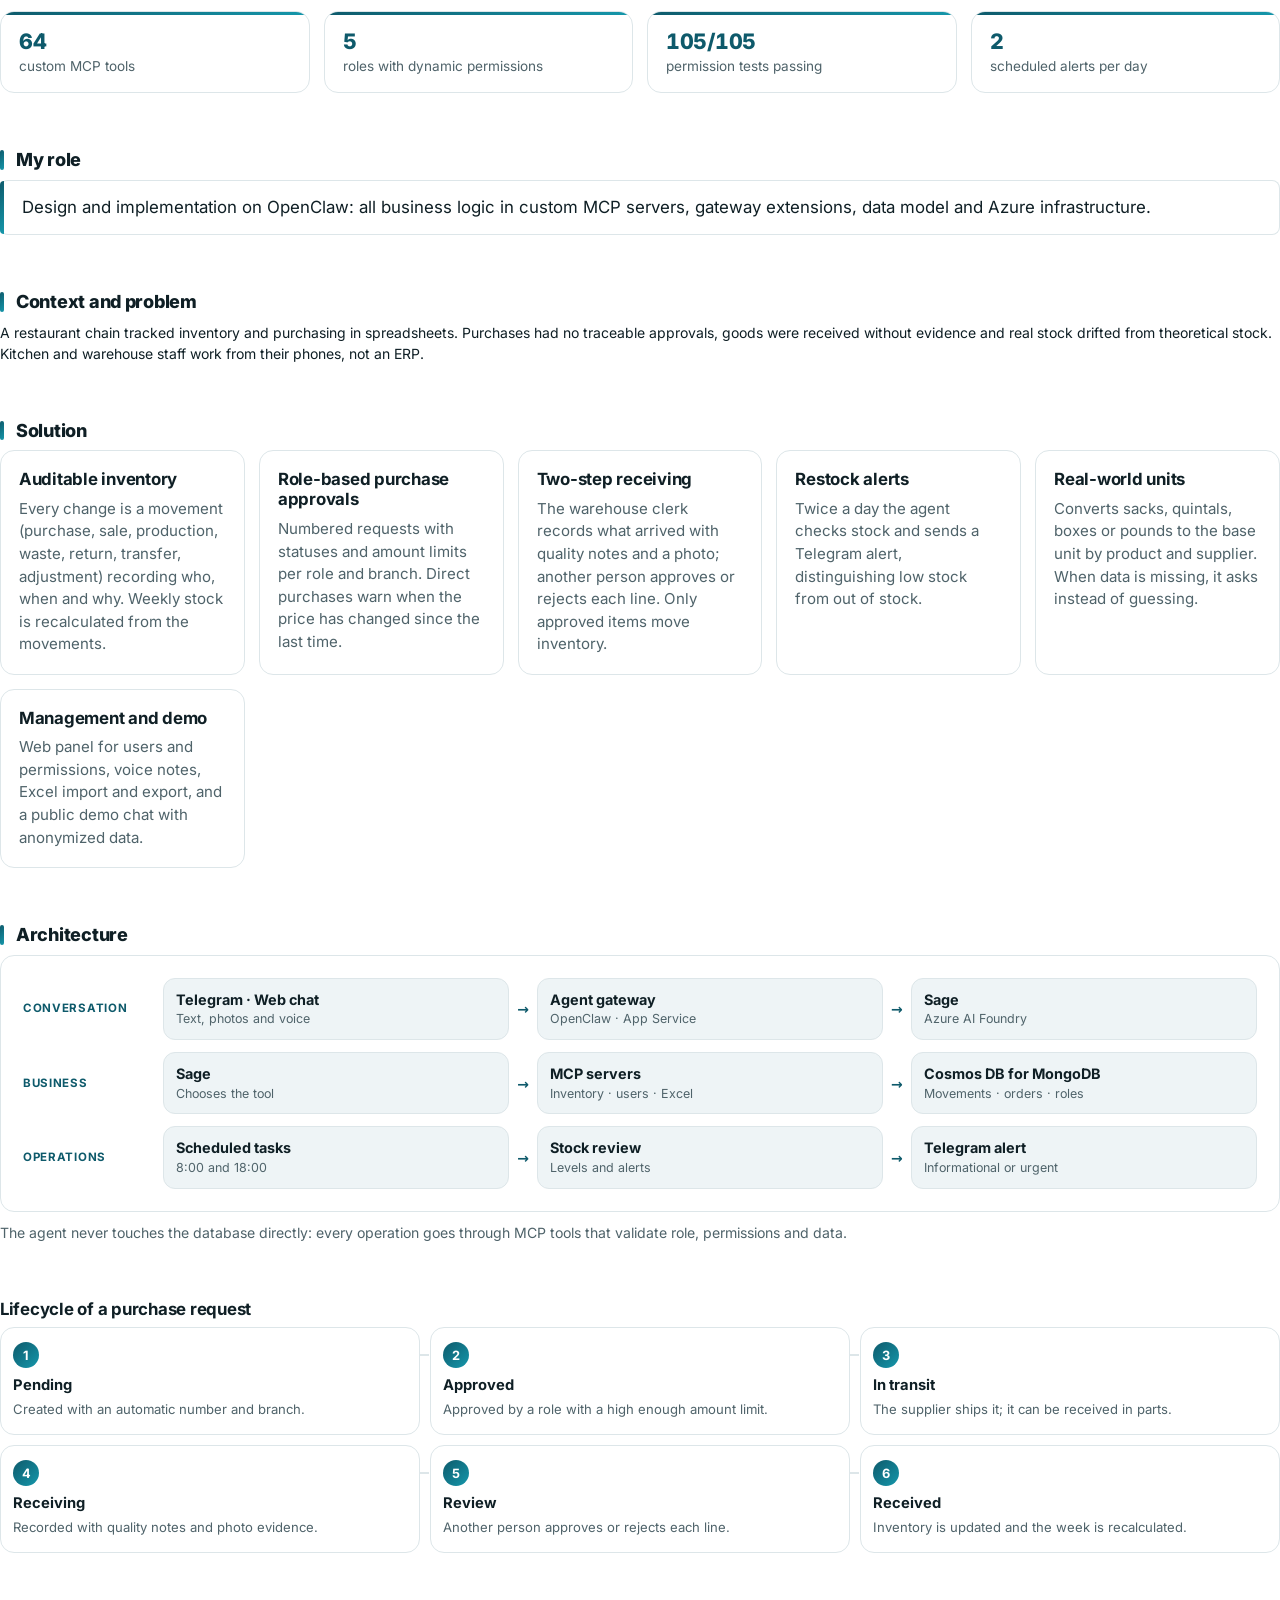
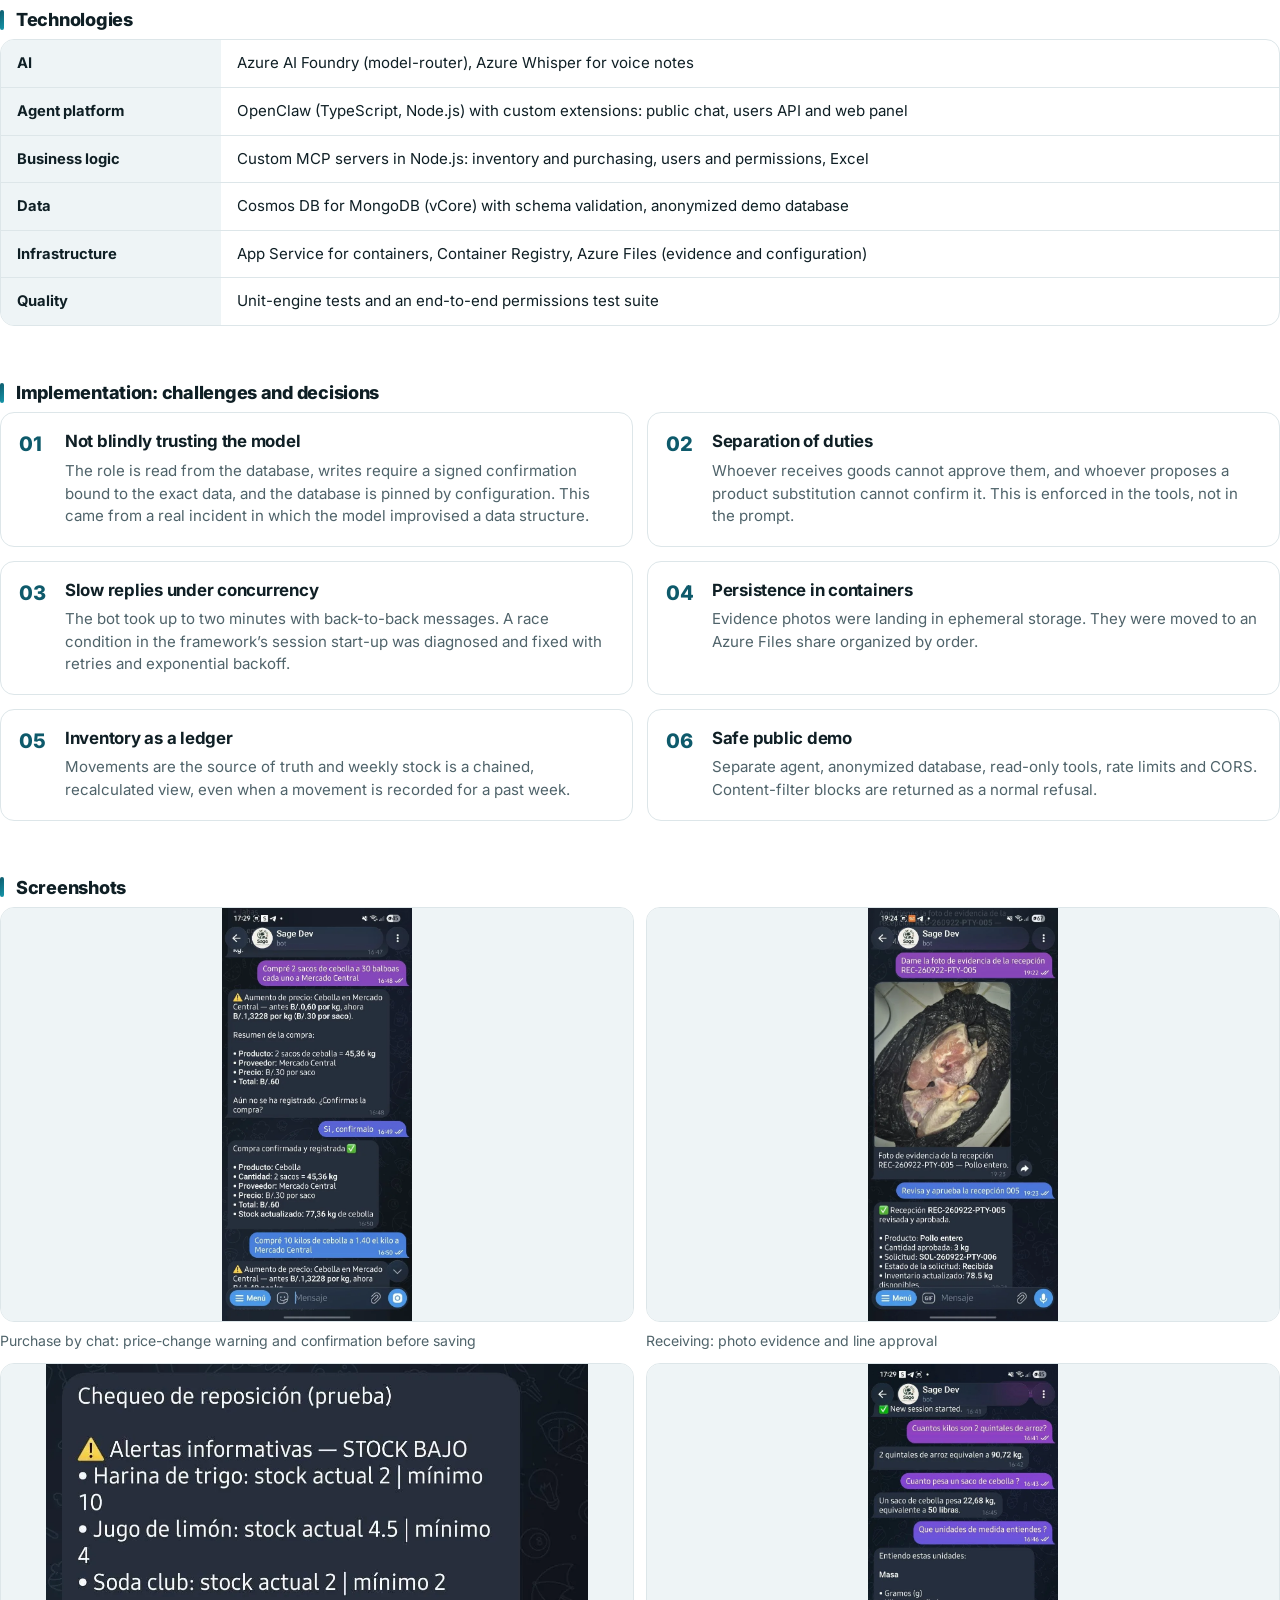
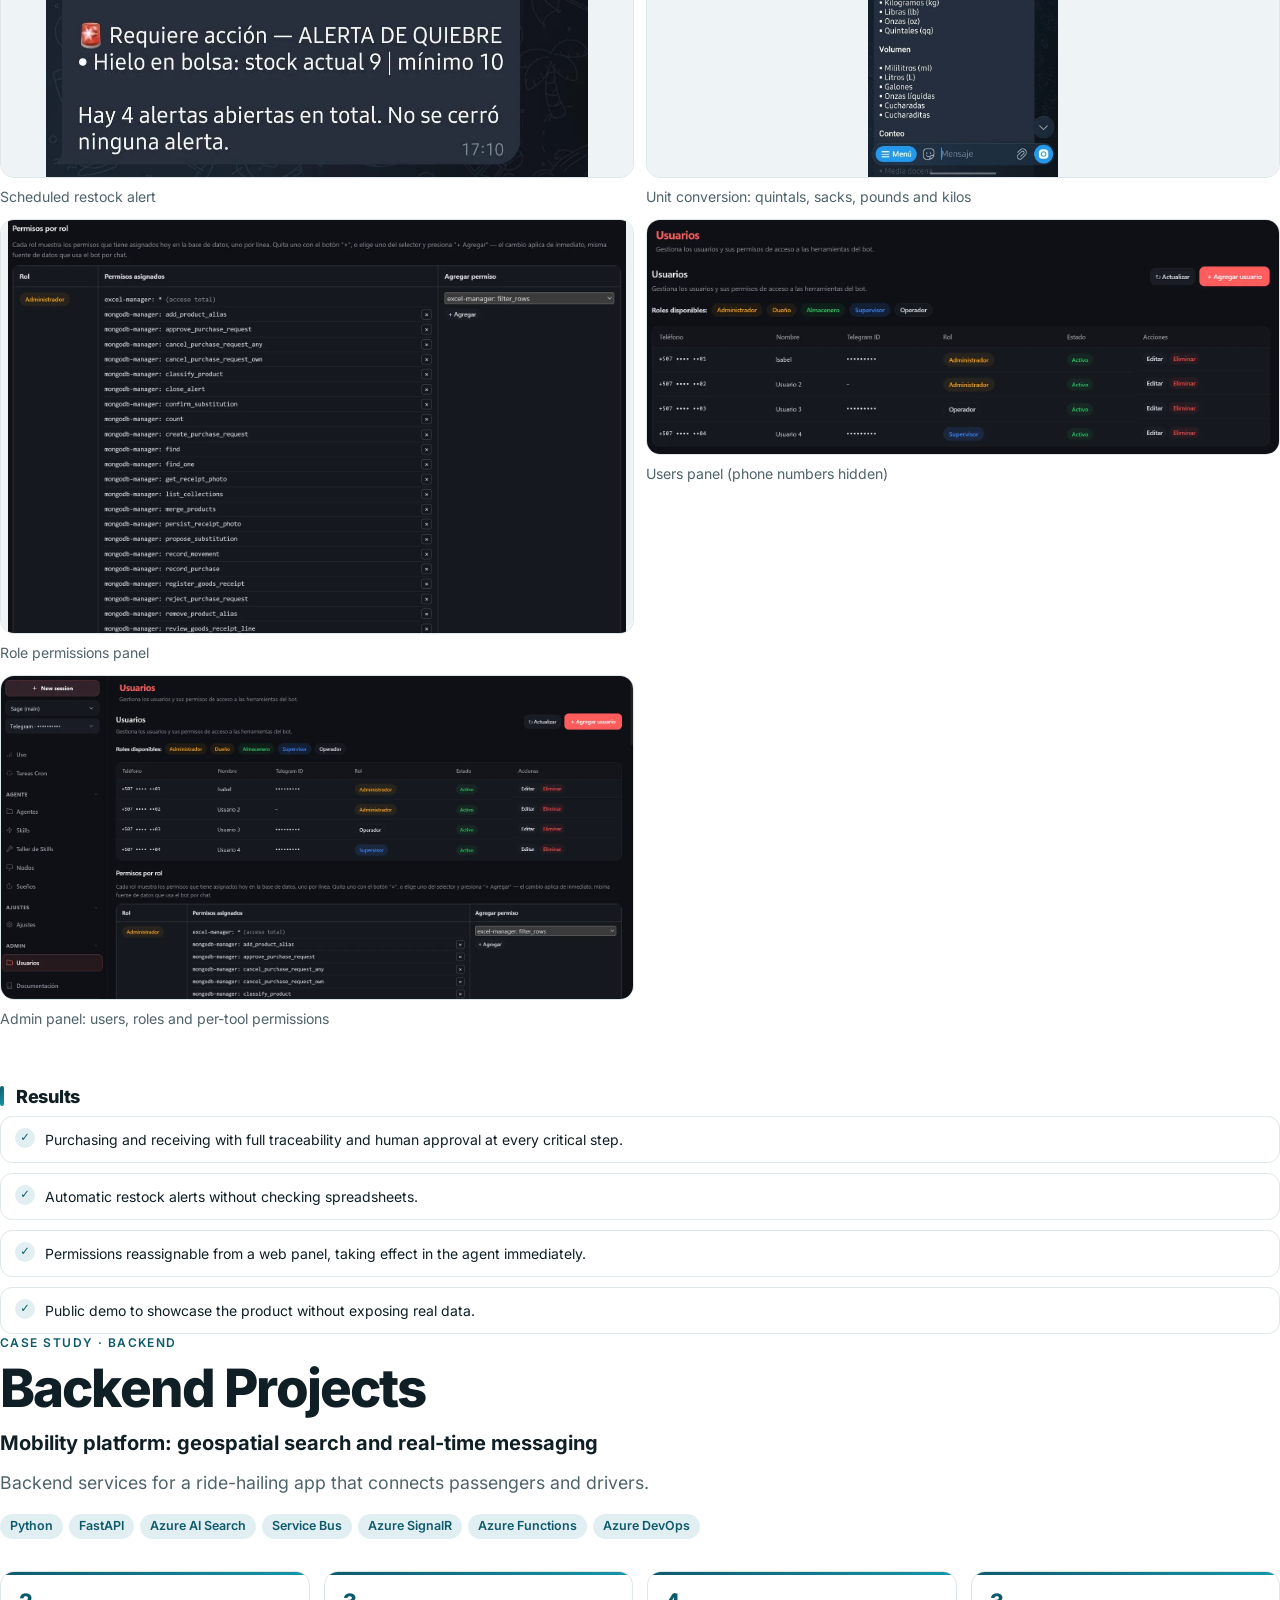
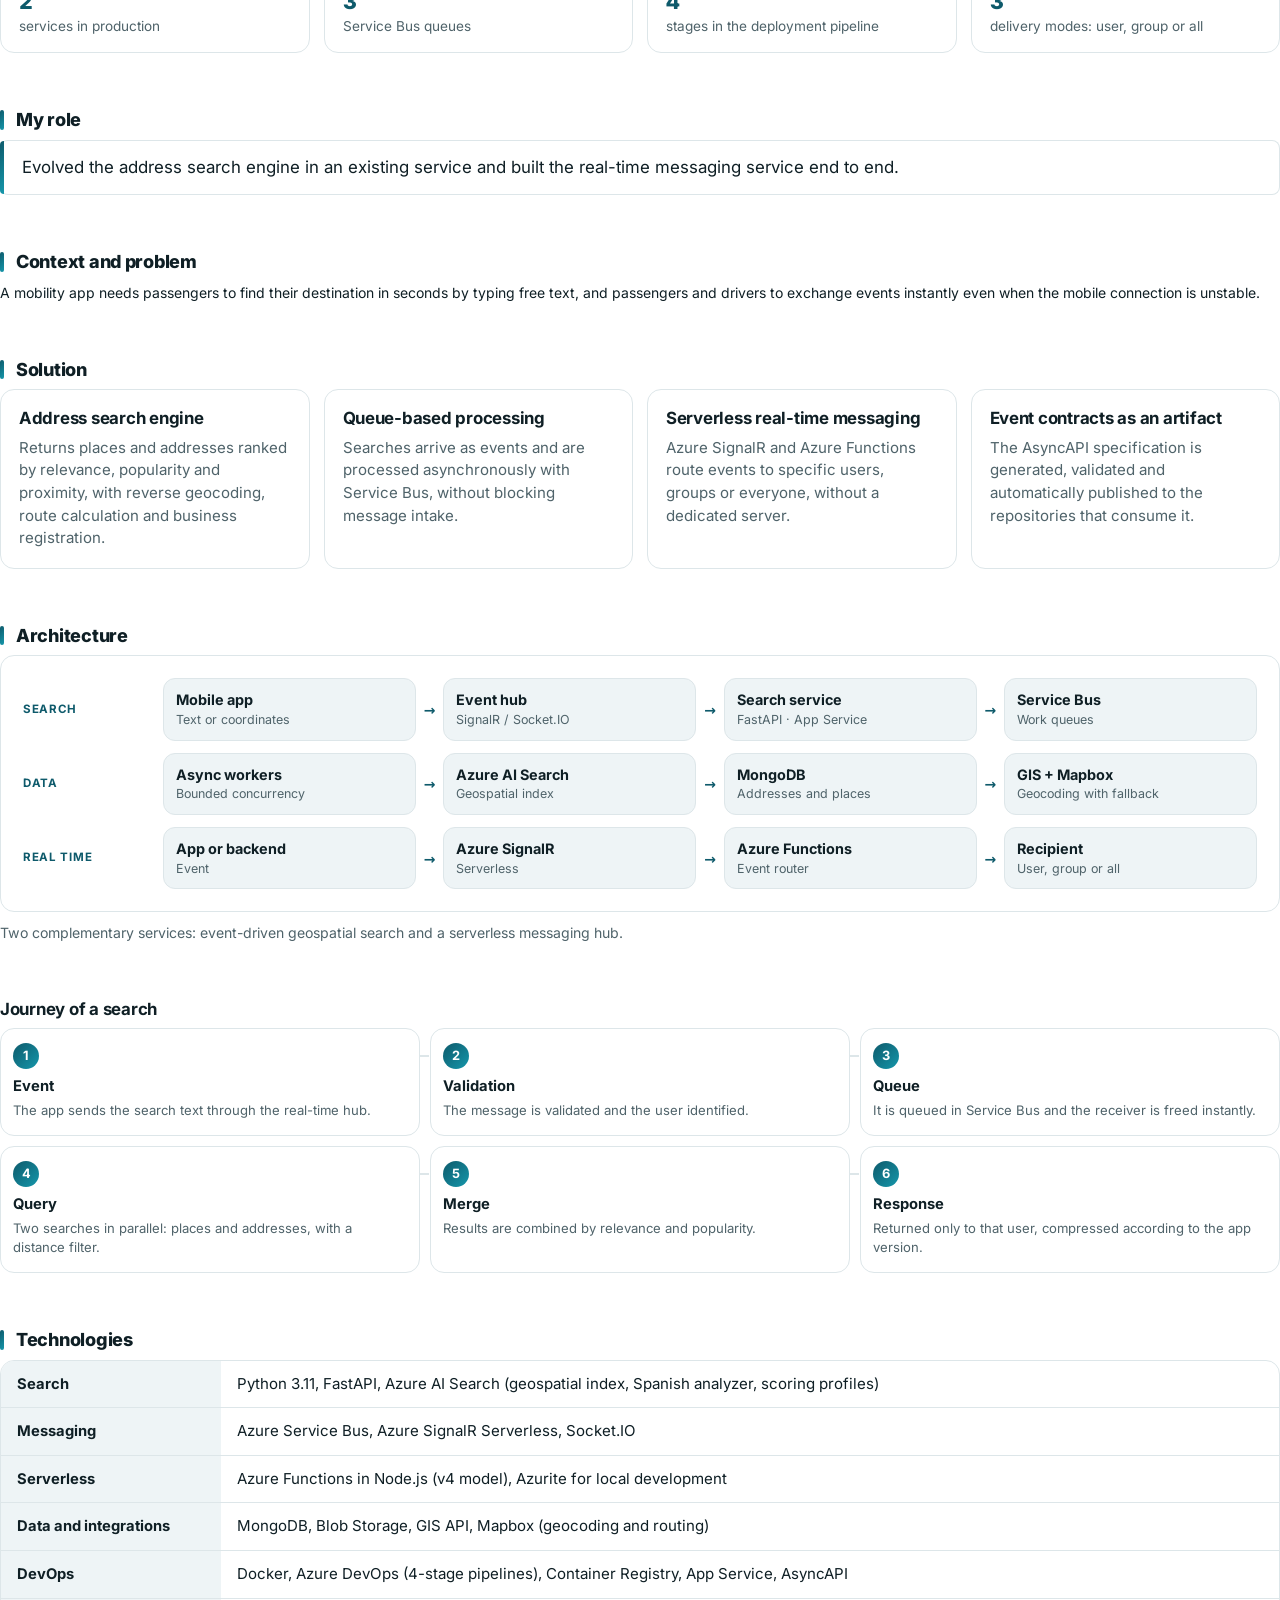
==== commit 0e28393e: "Update Portafolio_web_v3" ====
--- a/print.html
+++ b/print.html
@@ -4,6 +4,7 @@
   <meta charset="utf-8">
   <meta name="viewport" content="width=device-width, initial-scale=1">
   <title>Portafolio · Isabel Rodríguez</title>
+  <link rel="preload" href="fonts/inter-latin.woff2" as="font" type="font/woff2" crossorigin>
   <link rel="stylesheet" href="styles.css">
   <style>
     @page { size: Letter; margin: 0.55in 0.6in; }
@@ -12,6 +13,7 @@
     .page { break-before: page; }
     .cover { padding-top: 0.2in; }
     .cover h1 { font-size: 30pt; }
+    .cover .hero-intro.has-photo { grid-template-columns: minmax(0,1fr) 1.75in; gap: 22px; }
     .cover .skills { grid-template-columns: repeat(3, 1fr); gap: 8px; }
     .cover .skill-group { padding: 10px; }
     .cover .skill-group h3 { font-size: 10pt; margin-bottom: .2em; }
@@ -37,6 +39,14 @@
     .shot-frame img { max-height: 4.3in; }
     .project-card, .card, .metric, .challenge, .diagram, .tech, .skill-group, .flow li { box-shadow: none; }
     a { text-decoration: none; }
+    .hero-title, .metric strong, .ch-n { background: none !important; color: var(--accent) !important; -webkit-text-fill-color: var(--accent); }
+    .metric::before, .hero-photo-wrap::before { -webkit-print-color-adjust: exact; }
+    .back-link, .badge .dot { animation: none; }
+    .back-link { display: none; }
+    .cover .hero-photo-wrap { margin-right: 12px; }
+    .cover .hero-photo-wrap::before { inset: 10px -10px -10px 10px; }
+    .hero h1 { font-size: 28pt; }
+    .project-card, .card, .metric, .challenge, .diagram, .tech, .skill-group, .flow li, .role, .results li, .shot-frame { box-shadow: none !important; }
   </style>
 </head>
 <body>
--- a/styles.css
+++ b/styles.css
@@ -1,3 +1,10 @@
+@font-face {
+  font-family: "Inter";
+  font-style: normal;
+  font-weight: 100 900;
+  font-display: swap;
+  src: url("fonts/inter-latin.woff2") format("woff2");
+}
 :root {
   --bg: #f7f8f8;
   --surface: #ffffff;
@@ -183,3 +190,233 @@
   .nav { flex: 1; min-width: 0; }
   .brand { font-size: .95rem; }
 }
+
+/* Foto de portada */
+.hero-intro.has-photo { display: grid; grid-template-columns: minmax(0, 1fr) 280px; gap: 40px; align-items: center; }
+.hero-photo { width: 100%; height: auto; aspect-ratio: 4 / 5; object-fit: cover; border-radius: 20px; border: 1px solid var(--line); box-shadow: var(--shadow); }
+@media (max-width: 860px) {
+  .hero-intro.has-photo { grid-template-columns: minmax(0, 1fr) 200px; gap: 24px; }
+}
+@media (max-width: 640px) {
+  .hero-intro.has-photo { grid-template-columns: 1fr; gap: 16px; }
+  .hero-photo { order: -1; width: 140px; aspect-ratio: 1; object-position: 40% 18%; border-radius: 50%; }
+}
+
+/* =====================================================================
+   Rediseño visual (v3): tipografía, portada, tarjetas, secciones y CTA
+   ===================================================================== */
+:root {
+  --bg: #f5f8f9; --surface: #ffffff; --surface-2: #eef4f6; --text: #0f1f25; --muted: #4f636a;
+  --line: #dde6e9; --accent: #0e5a6b; --accent-2: #13879b; --accent-soft: #e1eff2;
+  --grad: linear-gradient(135deg, #0e5a6b 0%, #1597ab 100%);
+  --glow: rgba(21, 151, 171, .14);
+  --shadow: 0 1px 2px rgba(15, 31, 37, .05), 0 8px 24px rgba(15, 31, 37, .06);
+  --shadow-lg: 0 2px 4px rgba(15, 31, 37, .05), 0 18px 40px rgba(15, 31, 37, .10);
+  --radius: 14px; --maxw: 1120px;
+  --font: "Inter", "Segoe UI", system-ui, -apple-system, Roboto, "Helvetica Neue", Arial, sans-serif;
+  --ok: #16a34a;
+}
+@media (prefers-color-scheme: dark) {
+  :root:not([data-theme="light"]) {
+    --bg: #0b1316; --surface: #111d21; --surface-2: #172a2f; --text: #e7f0f2; --muted: #9bb0b6;
+    --line: #22363c; --accent: #6fc8da; --accent-2: #9adbe8; --accent-soft: #14303a;
+    --grad: linear-gradient(135deg, #6fc8da 0%, #b3ecf5 100%); --glow: rgba(111, 200, 218, .10);
+    --shadow: 0 1px 2px rgba(0,0,0,.4), 0 8px 24px rgba(0,0,0,.25); --shadow-lg: 0 18px 40px rgba(0,0,0,.4); --ok: #4ade80;
+  }
+}
+:root[data-theme="dark"] {
+  --bg: #0b1316; --surface: #111d21; --surface-2: #172a2f; --text: #e7f0f2; --muted: #9bb0b6;
+  --line: #22363c; --accent: #6fc8da; --accent-2: #9adbe8; --accent-soft: #14303a;
+  --grad: linear-gradient(135deg, #6fc8da 0%, #b3ecf5 100%); --glow: rgba(111, 200, 218, .10);
+  --shadow: 0 1px 2px rgba(0,0,0,.4), 0 8px 24px rgba(0,0,0,.25); --shadow-lg: 0 18px 40px rgba(0,0,0,.4); --ok: #4ade80;
+}
+
+body {
+  font-feature-settings: "cv11", "ss01";
+  -webkit-font-smoothing: antialiased;
+  background:
+    radial-gradient(900px 480px at 85% -120px, var(--glow), transparent 70%),
+    radial-gradient(700px 420px at -10% 0, var(--glow), transparent 70%),
+    var(--bg);
+  background-repeat: no-repeat;
+}
+h1, h2, h3 { letter-spacing: -.015em; }
+h2 { font-size: clamp(1.45rem, 3vw, 1.85rem); color: var(--text); font-weight: 800; }
+.ico { flex-shrink: 0; vertical-align: -3px; }
+
+/* Cabecera */
+.site-header { background: color-mix(in srgb, var(--bg) 80%, transparent); backdrop-filter: saturate(160%) blur(12px); }
+.site-header .wrap { min-height: 64px; }
+.brand { display: inline-flex; align-items: center; gap: 10px; font-weight: 700; letter-spacing: -.01em; }
+.brand .brand-mark { display: inline-grid; place-items: center; width: 32px; height: 32px; border-radius: 9px; background: var(--grad); color: #fff; font-size: .8rem; font-weight: 800; letter-spacing: .02em; }
+:root[data-theme="dark"] .brand .brand-mark { color: #0b1316; }
+@media (prefers-color-scheme: dark) { :root:not([data-theme="light"]) .brand .brand-mark { color: #0b1316; } }
+.nav a { font-weight: 500; }
+.nav a.active { color: var(--accent); background: var(--accent-soft); }
+
+/* Botones */
+.btn { display: inline-flex; align-items: center; gap: 8px; padding: 11px 18px; border-radius: 11px; background: var(--grad); color: #fff; font-weight: 600; font-size: .95rem; border: 1px solid transparent; box-shadow: 0 6px 18px -6px rgba(14, 90, 107, .55); transition: transform .15s, box-shadow .15s, background .15s; }
+:root[data-theme="dark"] .btn:not(.ghost) { color: #0b1316; }
+@media (prefers-color-scheme: dark) { :root:not([data-theme="light"]) .btn:not(.ghost) { color: #0b1316; } }
+.btn:hover { transform: translateY(-1px); box-shadow: 0 10px 24px -8px rgba(14, 90, 107, .6); }
+.btn.ghost { background: var(--surface); color: var(--text); border-color: var(--line); box-shadow: none; }
+.btn.ghost:hover { border-color: var(--accent-2); color: var(--accent); }
+.btn .ico { width: 17px; height: 17px; }
+.btns { gap: 12px; margin-top: 28px; }
+
+/* Portada */
+.hero { padding: 28px 0 8px; }
+.hero-intro.has-photo { grid-template-columns: minmax(0, 1fr) 320px; gap: 56px; }
+.badge { display: inline-flex; align-items: center; gap: 8px; font-size: .82rem; font-weight: 600; color: var(--text); background: var(--surface); border: 1px solid var(--line); padding: 6px 12px 6px 10px; border-radius: 999px; box-shadow: var(--shadow); margin-bottom: 18px; }
+.badge .dot { width: 8px; height: 8px; border-radius: 50%; background: var(--ok); box-shadow: 0 0 0 0 rgba(22, 163, 74, .5); animation: pulse 2.2s infinite; }
+@keyframes pulse { 0% { box-shadow: 0 0 0 0 rgba(22,163,74,.45); } 70% { box-shadow: 0 0 0 8px rgba(22,163,74,0); } 100% { box-shadow: 0 0 0 0 rgba(22,163,74,0); } }
+.hero h1 { font-size: clamp(2.3rem, 5.4vw, 3.6rem); font-weight: 800; line-height: 1.05; letter-spacing: -.035em; margin-bottom: .25em; }
+.hero-title { font-size: clamp(1.15rem, 2.4vw, 1.45rem); font-weight: 700; margin: 0 0 14px; background: var(--grad); -webkit-background-clip: text; background-clip: text; color: transparent; }
+.stack-pills { list-style: none; padding: 0; margin: 0 0 18px; display: flex; flex-wrap: wrap; gap: 6px; }
+.stack-pills li { font-size: .8rem; font-weight: 600; padding: 4px 10px; border-radius: 8px; background: var(--surface); border: 1px solid var(--line); color: var(--muted); }
+.hero .lead { font-size: 1.08rem; line-height: 1.7; max-width: 62ch; }
+.contact-links { list-style: none; padding: 0; margin: 4px 0 0; display: flex; flex-wrap: wrap; gap: 8px 20px; font-size: .92rem; color: var(--muted); }
+.contact-links li { display: inline-flex; align-items: center; gap: 7px; }
+.contact-links a { display: inline-flex; align-items: center; gap: 7px; color: var(--muted); text-decoration: none; }
+.contact-links a:hover { color: var(--accent); }
+.hero-photo-wrap { position: relative; }
+.hero-photo-wrap::before { content: ""; position: absolute; inset: 18px -18px -18px 18px; border-radius: 24px; background: var(--grad); opacity: .9; }
+.hero-photo { position: relative; border-radius: 24px; border: 0; box-shadow: var(--shadow-lg); }
+
+/* Métricas */
+.metrics { gap: 14px; }
+.metric { position: relative; overflow: hidden; padding: 18px 18px 16px; box-shadow: var(--shadow); }
+.metric::before { content: ""; position: absolute; left: 0; top: 0; right: 0; height: 3px; background: var(--grad); }
+.metric strong { font-size: 1.85rem; font-weight: 800; letter-spacing: -.02em; background: var(--grad); -webkit-background-clip: text; background-clip: text; color: transparent; font-variant-numeric: tabular-nums; }
+.metric span { display: block; margin-top: 4px; line-height: 1.4; }
+.hero-metrics { max-width: none; margin-top: 44px; }
+
+/* Encabezados de sección */
+section.block { margin-top: 88px; }
+.section-head { margin-bottom: 26px; }
+.section-head h2 { margin-bottom: .3em; }
+.section-intro { color: var(--muted); max-width: 64ch; margin: 0; }
+
+/* Tarjetas de proyecto */
+.projects { grid-template-columns: repeat(2, minmax(0, 1fr)); gap: 22px; }
+.project-card { padding: 0; overflow: hidden; border-radius: 18px; transition: transform .2s, box-shadow .2s, border-color .2s; }
+.project-card:hover { transform: translateY(-4px); box-shadow: var(--shadow-lg); border-color: color-mix(in srgb, var(--accent-2) 50%, var(--line)); }
+.pc-cover { position: relative; aspect-ratio: 16 / 8.5; overflow: hidden; background: linear-gradient(135deg, var(--accent-soft), var(--surface-2)); border-bottom: 1px solid var(--line); display: flex; justify-content: center; align-items: flex-start; padding: 22px 22px 0; }
+.pc-cover img { width: 100%; height: auto; min-height: 100%; object-fit: cover; object-position: top center; border-radius: 10px 10px 0 0; box-shadow: 0 10px 30px rgba(15,31,37,.18); transition: transform .35s ease; }
+.pc-cover img[src*="01-busqueda"], .pc-cover img[src*="01-solicitud"] { width: 46%; }
+.project-card:hover .pc-cover img { transform: translateY(-6px); }
+.pc-body { display: flex; flex-direction: column; flex: 1; padding: 22px 24px 24px; }
+.pc-top { display: flex; align-items: center; gap: 10px; margin-bottom: 6px; }
+.pc-top .eyebrow { margin: 0; }
+.pc-num { font-size: .78rem; font-weight: 800; color: var(--muted); font-variant-numeric: tabular-nums; }
+.project-card h3 { font-size: 1.55rem; font-weight: 800; letter-spacing: -.02em; }
+.pc-title { color: var(--text); font-weight: 600; margin-bottom: .5em; }
+.pc-tagline { color: var(--muted); font-size: .95rem; }
+.project-card .more { display: inline-flex; align-items: center; gap: 6px; padding-top: 18px; }
+.project-card:hover .more { text-decoration: underline; text-underline-offset: 3px; }
+
+/* Habilidades */
+.skills { grid-template-columns: repeat(auto-fit, minmax(200px, 1fr)); gap: 14px; }
+.skill-group { padding: 18px; box-shadow: var(--shadow); border-radius: var(--radius); }
+.skill-group h3 { font-size: .95rem; font-weight: 700; padding-bottom: 10px; margin-bottom: 4px; border-bottom: 1px solid var(--line); }
+.chip { font-weight: 600; font-size: .78rem; }
+
+/* CTA de contacto */
+.cta { display: grid; grid-template-columns: minmax(0, 1.4fr) minmax(0, 1fr); gap: 32px; align-items: center; padding: 40px; border-radius: 22px; background: var(--grad); color: #fff; box-shadow: var(--shadow-lg); position: relative; overflow: hidden; }
+.cta::after { content: ""; position: absolute; right: -80px; top: -80px; width: 280px; height: 280px; border-radius: 50%; background: rgba(255,255,255,.08); }
+.cta .eyebrow { color: rgba(255,255,255,.8); }
+.cta h2 { color: #fff; margin-bottom: .4em; }
+.cta p { color: rgba(255,255,255,.88); margin: 0; }
+.cta-actions { display: flex; flex-direction: column; gap: 10px; position: relative; z-index: 1; }
+.cta .btn { justify-content: center; background: #fff; color: #0e5a6b; box-shadow: none; }
+.cta .btn.ghost { background: rgba(255,255,255,.12); color: #fff; border-color: rgba(255,255,255,.35); }
+.cta .btn.ghost:hover { background: rgba(255,255,255,.2); }
+:root[data-theme="dark"] .cta, :root[data-theme="dark"] .cta h2 { color: #0b1316; }
+:root[data-theme="dark"] .cta p, :root[data-theme="dark"] .cta .eyebrow { color: rgba(11,19,22,.8); }
+:root[data-theme="dark"] .cta .btn { background: #0b1316; color: #e7f0f2; }
+:root[data-theme="dark"] .cta .btn.ghost { background: rgba(11,19,22,.1); color: #0b1316; border-color: rgba(11,19,22,.3); }
+@media (prefers-color-scheme: dark) {
+  :root:not([data-theme="light"]) .cta, :root:not([data-theme="light"]) .cta h2 { color: #0b1316; }
+  :root:not([data-theme="light"]) .cta p, :root:not([data-theme="light"]) .cta .eyebrow { color: rgba(11,19,22,.8); }
+  :root:not([data-theme="light"]) .cta .btn { background: #0b1316; color: #e7f0f2; }
+  :root:not([data-theme="light"]) .cta .btn.ghost { background: rgba(11,19,22,.1); color: #0b1316; border-color: rgba(11,19,22,.3); }
+}
+.note { margin-top: 24px; background: transparent; border: 1px dashed var(--line); border-left: 1px dashed var(--line); color: var(--muted); font-size: .85rem; text-align: center; }
+
+/* Páginas de proyecto */
+.back-link { display: inline-block; font-size: .9rem; font-weight: 600; color: var(--muted); text-decoration: none; margin-bottom: 18px; }
+.back-link:hover { color: var(--accent); }
+.case-hero h1 { font-size: clamp(2.3rem, 5vw, 3.3rem); font-weight: 800; letter-spacing: -.035em; margin-bottom: .15em; }
+.case-title { font-size: 1.25rem; font-weight: 700; }
+.case-logo { border-radius: 18px; box-shadow: var(--shadow); }
+.case-hero + .metrics { margin-top: 32px; }
+.block h2 { display: flex; align-items: center; gap: 12px; }
+.block > h2::before, .block.keep > h2::before { content: ""; width: 4px; height: 1.1em; border-radius: 4px; background: var(--grad); flex-shrink: 0; }
+.section-head h2::before, .cta h2::before { display: none; }
+article.page section.block, .reveal section.block { margin-top: 56px; }
+.role { border-left: 0; position: relative; padding-left: 22px; box-shadow: var(--shadow); }
+.role::before { content: ""; position: absolute; left: 0; top: 0; bottom: 0; width: 4px; border-radius: 8px 0 0 8px; background: var(--grad); }
+.card, .challenge, .flow li { box-shadow: var(--shadow); transition: border-color .2s, transform .2s; }
+.card:hover, .challenge:hover { border-color: color-mix(in srgb, var(--accent-2) 45%, var(--line)); }
+.card h3 { font-weight: 700; }
+.diagram { box-shadow: var(--shadow); padding: 22px; }
+.node { background: var(--surface-2); border-radius: 12px; }
+.flow li::after { content: ""; position: absolute; top: 26px; right: -10px; width: 10px; height: 2px; background: var(--line); }
+.flow li:last-child::after { display: none; }
+.step-n { background: var(--grad); color: #fff; }
+.ch-n { font-size: 1.25rem; background: var(--grad); -webkit-background-clip: text; background-clip: text; color: transparent; }
+.tech { box-shadow: var(--shadow); }
+.shot-frame { border-radius: 14px; box-shadow: var(--shadow); transition: transform .2s, box-shadow .2s; }
+a.shot-frame:hover { transform: translateY(-2px); box-shadow: var(--shadow-lg); }
+.results { list-style: none; padding: 0; display: grid; gap: 10px; }
+.results li { position: relative; padding: 12px 16px 12px 44px; background: var(--surface); border: 1px solid var(--line); border-radius: 12px; margin: 0; }
+.results li::before { content: "✓"; position: absolute; left: 14px; top: 11px; width: 20px; height: 20px; border-radius: 50%; display: grid; place-items: center; font-size: .72rem; font-weight: 800; background: var(--accent-soft); color: var(--accent); }
+.case-nav .btn.ghost { font-weight: 600; }
+
+/* Pie */
+footer { margin-top: 24px; padding: 28px 0; }
+footer a { color: var(--muted); text-decoration: none; }
+footer a:hover { color: var(--accent); }
+
+/* Animación de entrada (se desactiva si el usuario prefiere menos movimiento) */
+.reveal { animation: rise .55s ease both; }
+.reveal:nth-child(2) { animation-delay: .06s; } .reveal:nth-child(3) { animation-delay: .12s; } .reveal:nth-child(4) { animation-delay: .18s; }
+@keyframes rise { from { opacity: 0; transform: translateY(10px); } to { opacity: 1; transform: none; } }
+@media (prefers-reduced-motion: reduce) { .reveal, .badge .dot { animation: none; } * { transition: none !important; } }
+
+/* Responsive */
+@media (max-width: 960px) {
+  .hero-intro.has-photo { grid-template-columns: minmax(0, 1fr) 240px; gap: 36px; }
+}
+@media (max-width: 860px) {
+  .projects { grid-template-columns: 1fr; }
+  .cta { grid-template-columns: 1fr; padding: 28px; }
+  .flow li::after { display: none; }
+  section.block { margin-top: 64px; }
+}
+@media (max-width: 640px) {
+  .hero { padding-top: 8px; }
+  .hero-intro.has-photo { grid-template-columns: 1fr; gap: 20px; }
+  .hero-photo-wrap { order: -1; width: 128px; }
+  .hero-photo-wrap::before { inset: 6px -6px -6px 6px; border-radius: 50%; }
+  .hero-photo { width: 128px; height: 128px; aspect-ratio: 1; border-radius: 50%; object-position: 40% 18%; }
+  .hero-metrics { margin-top: 28px; }
+  .metric strong { font-size: 1.5rem; }
+  .btns .btn { flex: 1 1 100%; justify-content: center; }
+  .brand { gap: 0; }
+  .brand .brand-mark { margin-right: 8px; }
+  .pc-cover { padding: 14px 14px 0; }
+}
+.brand .brand-name { color: var(--text); }
+.brand b { color: var(--accent); font-weight: 700; }
+@media (max-width: 640px) { .brand .brand-name { display: none; } }
+/* Ajustes finos */
+.ico path[fill="currentColor"] { transform: scale(.82); transform-origin: center; }
+.skills { grid-template-columns: repeat(3, minmax(0, 1fr)); }
+.chip { white-space: normal; overflow-wrap: normal; }
+@media (max-width: 860px) { .skills { grid-template-columns: repeat(2, minmax(0, 1fr)); } }
+@media (max-width: 520px) { .skills { grid-template-columns: 1fr; } }
+@media (max-width: 640px) {
+  .nav { -webkit-mask-image: linear-gradient(to right, #000 82%, transparent); mask-image: linear-gradient(to right, #000 82%, transparent); }
+  .hero-photo-wrap::before { inset: -4px; border-radius: 50%; }
+}
